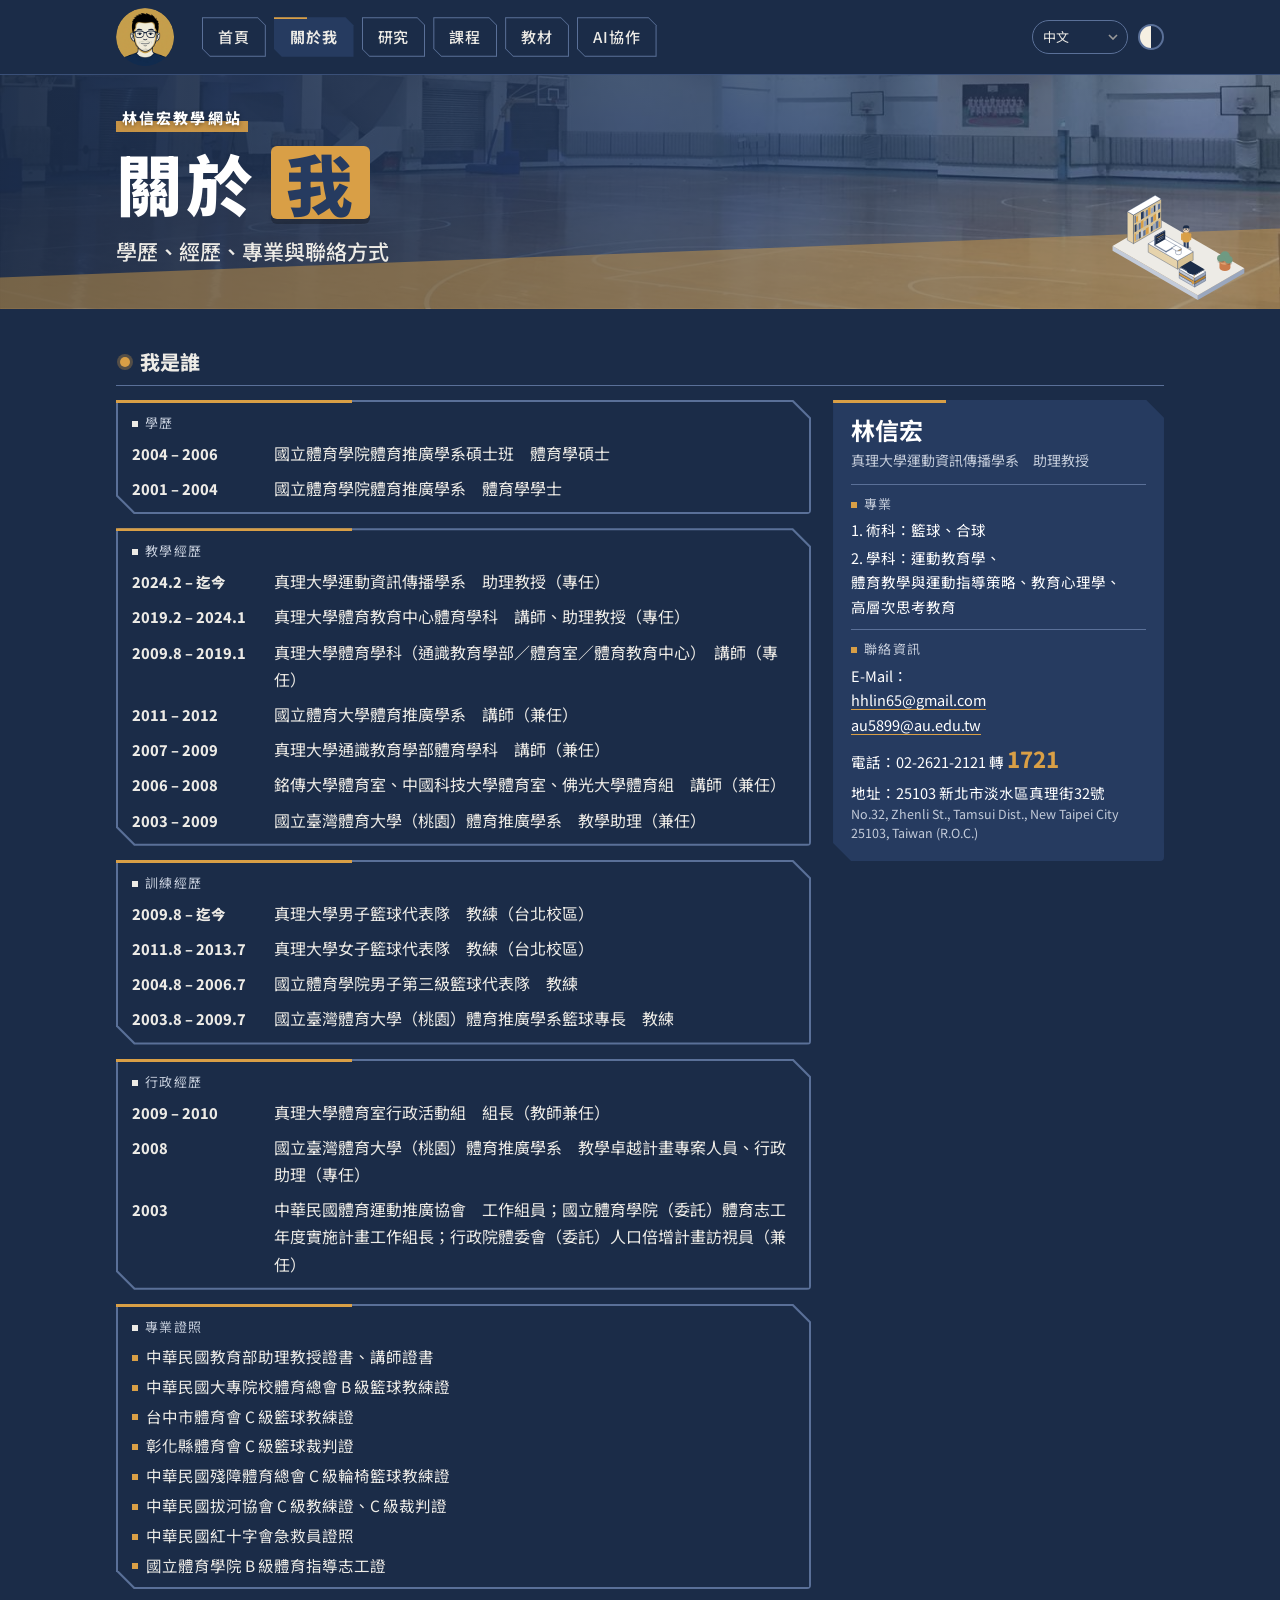
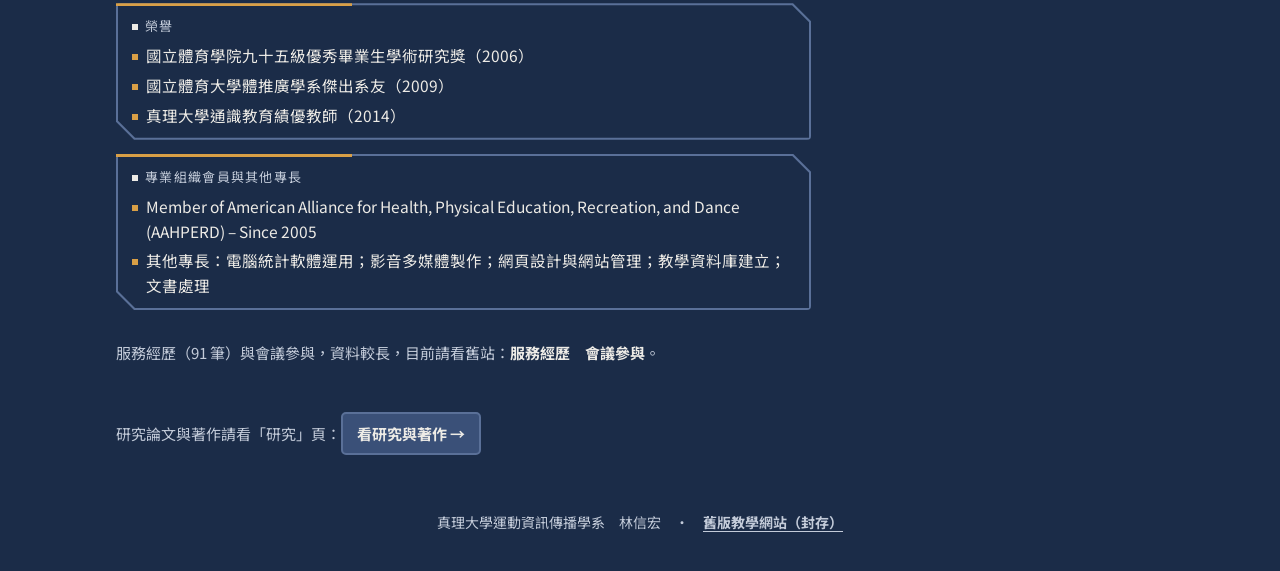
==== about.html @ 67503504 "Clarify "flexible teaching week" translations (weeks 17-18) The Chinese term means a flexible week a" ====
<!doctype html>
<html lang="zh-Hant">
<head>
<meta charset="utf-8">
<meta name="viewport" content="width=device-width,initial-scale=1,viewport-fit=cover">
<title>關於我｜林信宏教學網站</title>
<meta name="description" content="林信宏的學歷、教學與訓練經歷、專業證照與聯絡方式。">
<meta name="theme-color" content="#263b60">
<link rel="canonical" href="https://hhlin65.github.io/about.html">
<meta property="og:type" content="website"><meta property="og:site_name" content="林信宏教學網站"><meta property="og:locale" content="zh_TW">
<meta property="og:title" content="關於我｜林信宏教學網站"><meta property="og:description" content="林信宏的學歷、教學與訓練經歷、專業證照與聯絡方式。"><meta property="og:url" content="https://hhlin65.github.io/about.html"><meta property="og:image" content="https://hhlin65.github.io/assets/img/og.jpg">
<meta name="twitter:card" content="summary_large_image">
<link rel="icon" type="image/png" href="assets/img/favicon.png"><link rel="apple-touch-icon" href="assets/img/apple-touch-icon.png">
<script>try{var _t=localStorage.getItem("theme");if(_t!=="light"&&_t!=="dark")_t="dark";document.documentElement.setAttribute("data-theme",_t)}catch(e){document.documentElement.setAttribute("data-theme","dark")}</script>
<link rel="preconnect" href="https://fonts.googleapis.com"><link rel="preconnect" href="https://fonts.gstatic.com" crossorigin>
<link rel="stylesheet" href="https://fonts.googleapis.com/css2?family=Barlow+Condensed:wght@600;700;800&family=Caveat:wght@700&family=Noto+Sans+TC:wght@400;500;700;800&family=Noto+Sans:wght@400;500;700;800&family=Noto+Sans+JP:wght@400;500;700;800&display=swap">
<link rel="stylesheet" href="assets/css/about.css?v=20261115g">
</head>
<body>
<header class="top"><div class="wrap">
  <a class="brand" href="index.html" aria-label="首頁"><img src="assets/img/avatar-d52c3fb4.png" alt="林信宏" width="116" height="116"></a>
  <div class="langs"><select aria-label="Language" title="Language"><option value="zh">中文</option><option value="en">English</option><option value="ja">日本語</option><option value="vi">Tiếng Việt</option></select></div><button id="themebtn" class="themebtn" type="button" aria-label="切換淺色或深色"></button>
  <nav><a href="index.html">首頁</a><a class="on" href="about.html">關於我</a><a href="research.html">研究</a><a href="courses.html">課程</a><a class="nx" href="materials.html">教材</a><a class="nx" href="ai.html">AI協作</a><a class="nmb" href="#more" role="button" aria-haspopup="true" aria-expanded="false">更多</a><span class="nmm" hidden><a href="materials.html">教材</a><a href="ai.html">AI協作</a></span></nav>
</div></header>

<section class="hero photo" id="heroB"><div class="wrap"><div class="hw"><div class="hx">
    <div class="eyebrow">林信宏教學網站</div>
    <h1>關於<em>我</em></h1>
    <p class="hook">學歷、經歷、專業與聯絡方式</p>
  </div><div class="art"><svg class="isoart" viewBox="-157 -122 427 369" role="img" aria-label="書房等距插圖：書櫃、戴眼鏡的教師坐在書桌前使用筆電，旁邊有學士帽與書堆" xmlns="http://www.w3.org/2000/svg"><title>書房等距插圖：書櫃、戴眼鏡的教師坐在書桌前使用筆電，旁邊有學士帽與書堆</title><polygon points="-135.1,78.0 112.6,221.0 112.6,206.7 -135.1,63.7" fill="#C3CBD9"/><polygon points="247.7,143.0 112.6,221.0 112.6,206.7 247.7,128.7" fill="#9AA7BE"/><polygon points="0.0,-14.3 247.7,128.7 112.6,206.7 -135.1,63.7" fill="#EDEBE6"/><polygon points="-92.3,46.8 -74.3,57.2 -74.3,-26.0 -92.3,-36.4" fill="#E6D3AC" stroke="#263b60" stroke-width="1" stroke-linejoin="round"/><polygon points="6.8,10.4 -74.3,57.2 -74.3,-26.0 6.8,-72.8" fill="#D8C294" stroke="#263b60" stroke-width="1" stroke-linejoin="round"/><polygon points="-11.3,-83.2 6.8,-72.8 -74.3,-26.0 -92.3,-36.4" fill="#FFFFFF" stroke="#263b60" stroke-width="1" stroke-linejoin="round"/><polygon points="3.4,7.1 -1.1,9.8 -1.1,-5.9 3.4,-8.5" fill="#d99f46"/><polygon points="-2.0,10.3 -9.9,14.8 -9.9,-6.0 -2.0,-10.5" fill="#5A7098"/><polygon points="-10.8,15.3 -17.6,19.2 -17.6,1.0 -10.8,-2.9" fill="#9AA7BE"/><polygon points="-18.5,19.8 -24.1,23.0 -24.1,7.4 -18.5,4.2" fill="#263b60"/><polygon points="-25.0,23.5 -29.5,26.1 -29.5,5.3 -25.0,2.7" fill="#E6D3AC"/><polygon points="-30.4,26.7 -38.3,31.2 -38.3,13.0 -30.4,8.5" fill="#d99f46"/><polygon points="-39.2,31.7 -45.9,35.6 -45.9,20.0 -39.2,16.1" fill="#5A7098"/><polygon points="-46.8,36.1 -52.5,39.4 -52.5,18.6 -46.8,15.3" fill="#C3CBD9"/><polygon points="-53.4,39.9 -57.9,42.5 -57.9,24.3 -53.4,21.7" fill="#263b60"/><polygon points="-58.8,43.0 -66.6,47.6 -66.6,32.0 -58.8,27.4" fill="#9AA7BE"/><polygon points="-67.5,48.1 -70.9,50.0 -70.9,29.2 -67.5,27.3" fill="#d99f46"/><polygon points="3.4,-18.9 -2.3,-15.6 -2.3,-31.2 3.4,-34.5" fill="#263b60"/><polygon points="-3.2,-15.1 -7.7,-12.5 -7.7,-33.3 -3.2,-35.9" fill="#E6D3AC"/><polygon points="-8.6,-12.0 -16.4,-7.4 -16.4,-25.6 -8.6,-30.2" fill="#d99f46"/><polygon points="-17.3,-6.9 -24.1,-3.0 -24.1,-18.6 -17.3,-22.5" fill="#5A7098"/><polygon points="-25.0,-2.5 -30.6,0.8 -30.6,-20.0 -25.0,-23.3" fill="#C3CBD9"/><polygon points="-31.5,1.3 -36.0,3.9 -36.0,-14.3 -31.5,-16.9" fill="#263b60"/><polygon points="-36.9,4.4 -44.8,9.0 -44.8,-6.6 -36.9,-11.2" fill="#9AA7BE"/><polygon points="-45.7,9.5 -52.5,13.4 -52.5,-7.4 -45.7,-11.3" fill="#d99f46"/><polygon points="-53.4,13.9 -59.0,17.2 -59.0,-1.0 -53.4,-4.3" fill="#5A7098"/><polygon points="-59.9,17.7 -64.4,20.3 -64.4,4.7 -59.9,2.1" fill="#9AA7BE"/><polygon points="-65.3,20.8 -70.9,24.0 -70.9,3.2 -65.3,0.0" fill="#263b60"/><polygon points="3.4,-44.9 -3.4,-41.0 -3.4,-56.6 3.4,-60.5" fill="#5A7098"/><polygon points="-4.3,-40.4 -9.9,-37.2 -9.9,-58.0 -4.3,-61.2" fill="#C3CBD9"/><polygon points="-10.8,-36.7 -15.3,-34.1 -15.3,-52.3 -10.8,-54.9" fill="#263b60"/><polygon points="-16.2,-33.5 -24.1,-29.0 -24.1,-44.6 -16.2,-49.1" fill="#9AA7BE"/><polygon points="-25.0,-28.5 -31.7,-24.6 -31.7,-45.4 -25.0,-49.3" fill="#d99f46"/><polygon points="-32.6,-24.1 -38.3,-20.8 -38.3,-39.0 -32.6,-42.3" fill="#5A7098"/><polygon points="-39.2,-20.3 -43.7,-17.7 -43.7,-33.3 -39.2,-35.9" fill="#9AA7BE"/><polygon points="-44.6,-17.2 -52.5,-12.6 -52.5,-33.4 -44.6,-38.0" fill="#263b60"/><polygon points="-53.4,-12.1 -60.1,-8.2 -60.1,-26.4 -53.4,-30.3" fill="#E6D3AC"/><polygon points="-61.0,-7.7 -66.6,-4.4 -66.6,-20.0 -61.0,-23.3" fill="#d99f46"/><polygon points="-67.5,-3.9 -70.9,-2.0 -70.9,-22.8 -67.5,-24.7" fill="#5A7098"/><g transform="translate(78.8 70.2) scale(1.35)"><ellipse cx="0" cy="1" rx="11" ry="5" fill="#000" opacity=".18"/><rect x="-5.5" y="-14" width="4.6" height="14" rx="2" fill="#263b60"/><rect x="0.9" y="-14" width="4.6" height="14" rx="2" fill="#263b60"/><rect x="-8" y="-34" width="16" height="22" rx="6" fill="#d99f46"/><rect x="-11" y="-32" width="4" height="15" rx="2" fill="#d99f46"/><rect x="7" y="-32" width="4" height="15" rx="2" fill="#d99f46"/><circle cx="0" cy="-41" r="7.2" fill="#F3D7B8"/><path d="M-7.4 -42 a7.4 7.4 0 0 1 14.8 0 q-7 -3 -14.8 0z" fill="#1b2c48"/><circle cx="-3.2" cy="-41" r="2.7" fill="none" stroke="#1b2c48" stroke-width="1.1"/><circle cx="3.2" cy="-41" r="2.7" fill="none" stroke="#1b2c48" stroke-width="1.1"/><path d="M-0.5 -41h1" stroke="#1b2c48" stroke-width="1.1"/></g><polygon points="-31.5,81.9 54.0,131.3 54.0,106.6 -31.5,57.2" fill="#E6D3AC" stroke="#263b60" stroke-width="1" stroke-linejoin="round"/><polygon points="99.1,105.3 54.0,131.3 54.0,106.6 99.1,80.6" fill="#D8C294" stroke="#263b60" stroke-width="1" stroke-linejoin="round"/><polygon points="13.5,31.2 99.1,80.6 54.0,106.6 -31.5,57.2" fill="#FFFFFF" stroke="#263b60" stroke-width="1" stroke-linejoin="round"/><polygon points="-13.5,62.4 20.3,81.9 20.3,79.3 -13.5,59.8" fill="#C3CBD9" stroke="#263b60" stroke-width="1" stroke-linejoin="round"/><polygon points="49.5,65.0 20.3,81.9 20.3,79.3 49.5,62.4" fill="#9AA7BE" stroke="#263b60" stroke-width="1" stroke-linejoin="round"/><polygon points="15.8,42.9 49.5,62.4 20.3,79.3 -13.5,59.8" fill="#FFFFFF" stroke="#263b60" stroke-width="1" stroke-linejoin="round"/><polygon points="-13.5,59.8 -11.3,61.1 -11.3,36.4 -13.5,35.1" fill="#3A5078"/><polygon points="18.0,44.2 -11.3,61.1 -11.3,36.4 18.0,19.5" fill="#1b2c48"/><polygon points="15.8,18.2 18.0,19.5 -11.3,36.4 -13.5,35.1" fill="#263b60"/><polygon points="13.5,29.9 -6.8,41.6 -6.8,39.8 13.5,28.1" fill="#d99f46"/><polygon points="13.5,35.1 -2.3,44.2 -2.3,42.9 13.5,33.8" fill="#C3CBD9"/><polygon points="13.5,39.5 -4.5,49.9 -4.5,48.6 13.5,38.2" fill="#C3CBD9"/><path d="M48.0 73.6 L48.0 84.5 A8.3 4.8 0 0 0 64.6 84.5 L64.6 73.6 Z" fill="#FFFFFF" stroke="#263b60" stroke-width="1"/><ellipse cx="56.3" cy="73.6" rx="8.3" ry="4.8" fill="#d99f46" stroke="#263b60" stroke-width="1"/><polygon points="49.5,61.9 65.3,71.0 51.8,78.8 36.0,69.7" fill="#FFFFFF" stroke="#263b60" stroke-width="1" stroke-linejoin="round"/><polygon points="58.5,157.3 103.6,183.3 103.6,174.2 58.5,148.2" fill="#C3CBD9" stroke="#263b60" stroke-width="1" stroke-linejoin="round"/><polygon points="135.1,165.1 103.6,183.3 103.6,174.2 135.1,156.0" fill="#9AA7BE" stroke="#263b60" stroke-width="1" stroke-linejoin="round"/><polygon points="90.1,130.0 135.1,156.0 103.6,174.2 58.5,148.2" fill="#FFFFFF" stroke="#263b60" stroke-width="1" stroke-linejoin="round"/><polygon points="58.5,148.2 103.6,174.2 103.6,166.4 58.5,140.4" fill="#d99f46" stroke="#263b60" stroke-width="1" stroke-linejoin="round"/><polygon points="135.1,156.0 103.6,174.2 103.6,166.4 135.1,148.2" fill="#b9822f" stroke="#263b60" stroke-width="1" stroke-linejoin="round"/><polygon points="90.1,122.2 135.1,148.2 103.6,166.4 58.5,140.4" fill="#F0C37B" stroke="#263b60" stroke-width="1" stroke-linejoin="round"/><polygon points="58.5,140.4 103.6,166.4 103.6,157.3 58.5,131.3" fill="#C3CBD9" stroke="#263b60" stroke-width="1" stroke-linejoin="round"/><polygon points="135.1,148.2 103.6,166.4 103.6,157.3 135.1,139.1" fill="#9AA7BE" stroke="#263b60" stroke-width="1" stroke-linejoin="round"/><polygon points="90.1,113.1 135.1,139.1 103.6,157.3 58.5,131.3" fill="#FFFFFF" stroke="#263b60" stroke-width="1" stroke-linejoin="round"/><path d="M80.9 130.0 L80.9 136.5 A15.9 9.2 0 0 0 112.7 136.5 L112.7 130.0 Z" fill="#1b2c48"/><ellipse cx="96.8" cy="130.0" rx="15.9" ry="9.2" fill="#263b60"/><polygon points="61.9,126.8 102.5,150.2 102.5,148.1 61.9,124.7" fill="#263b60"/><polygon points="131.7,133.2 102.5,150.2 102.5,148.1 131.7,131.2" fill="#0F1B2E"/><polygon points="91.2,107.8 131.7,131.2 102.5,148.1 61.9,124.7" fill="#1b2c48"/><polyline points="102.5,148.1 99.1,170.3" fill="none" stroke="#d99f46" stroke-width="1.6" stroke-linecap="round" stroke-linejoin="round" opacity="1"/><ellipse cx="97.9" cy="175.2" rx="2.8" ry="1.1" fill="#000" opacity=".16"/><circle cx="97.9" cy="172.2" r="3.1" fill="#d99f46"/><path d="M175.5 109.2 L175.5 127.4 A15.9 9.2 0 0 0 207.3 127.4 L207.3 109.2 Z" fill="#C97B4A"/><ellipse cx="191.4" cy="109.2" rx="15.9" ry="9.2" fill="#E0A070"/><ellipse cx="191.4" cy="107.2" rx="12.9" ry="5.0" fill="#000" opacity=".16"/><circle cx="191.4" cy="93.6" r="14.3" fill="#6F9A82"/><ellipse cx="179.0" cy="109.3" rx="9.4" ry="3.6" fill="#000" opacity=".16"/><circle cx="179.0" cy="99.4" r="10.4" fill="#6F9A82"/><ellipse cx="202.6" cy="114.4" rx="9.8" ry="3.8" fill="#000" opacity=".16"/><circle cx="202.6" cy="104.0" r="10.9" fill="#6F9A82"/></svg></div></div></div></section>

<main class="wrap">
  <section class="sec" aria-labelledby="me">
    <header class="ph sech"><i class="led"></i><h2 id="me">我是誰</h2></header>
    <div class="cols" style="margin-top:14px">
      <div class="lcol">
        <div class="cv"><article class="cvc"><div class="gl">學歷</div><ul class="tl"><li><b>2004 – 2006</b><span>國立體育學院體育推廣學系碩士班　體育學碩士</span></li><li><b>2001 – 2004</b><span>國立體育學院體育推廣學系　體育學學士</span></li></ul></article><article class="cvc"><div class="gl">教學經歷</div><ul class="tl"><li><b>2024.2 – 迄今</b><span>真理大學運動資訊傳播學系　助理教授（專任）</span></li><li><b>2019.2 – 2024.1</b><span>真理大學體育教育中心體育學科　講師、助理教授（專任）</span></li><li><b>2009.8 – 2019.1</b><span>真理大學體育學科（通識教育學部／體育室／體育教育中心）　講師（專任）</span></li><li><b>2011 – 2012</b><span>國立體育大學體育推廣學系　講師（兼任）</span></li><li><b>2007 – 2009</b><span>真理大學通識教育學部體育學科　講師（兼任）</span></li><li><b>2006 – 2008</b><span>銘傳大學體育室、中國科技大學體育室、佛光大學體育組　講師（兼任）</span></li><li><b>2003 – 2009</b><span>國立臺灣體育大學（桃園）體育推廣學系　教學助理（兼任）</span></li></ul></article><article class="cvc"><div class="gl">訓練經歷</div><ul class="tl"><li><b>2009.8 – 迄今</b><span>真理大學男子籃球代表隊　教練（台北校區）</span></li><li><b>2011.8 – 2013.7</b><span>真理大學女子籃球代表隊　教練（台北校區）</span></li><li><b>2004.8 – 2006.7</b><span>國立體育學院男子第三級籃球代表隊　教練</span></li><li><b>2003.8 – 2009.7</b><span>國立臺灣體育大學（桃園）體育推廣學系籃球專長　教練</span></li></ul></article><article class="cvc"><div class="gl">行政經歷</div><ul class="tl"><li><b>2009 – 2010</b><span>真理大學體育室行政活動組　組長（教師兼任）</span></li><li><b>2008</b><span>國立臺灣體育大學（桃園）體育推廣學系　教學卓越計畫專案人員、行政助理（專任）</span></li><li><b>2003</b><span>中華民國體育運動推廣協會　工作組員；國立體育學院（委託）體育志工年度實施計畫工作組長；行政院體委會（委託）人口倍增計畫訪視員（兼任）</span></li></ul></article><article class="cvc"><div class="gl">專業證照</div><ul class="bl"><li>中華民國教育部助理教授證書、講師證書</li><li>中華民國大專院校體育總會 B 級籃球教練證</li><li>台中市體育會 C 級籃球教練證</li><li>彰化縣體育會 C 級籃球裁判證</li><li>中華民國殘障體育總會 C 級輪椅籃球教練證</li><li>中華民國拔河協會 C 級教練證、C 級裁判證</li><li>中華民國紅十字會急救員證照</li><li>國立體育學院 B 級體育指導志工證</li></ul></article><article class="cvc"><div class="gl">榮譽</div><ul class="bl"><li>國立體育學院九十五級優秀畢業生學術研究獎（2006）</li><li>國立體育大學體推廣學系傑出系友（2009）</li><li>真理大學通識教育績優教師（2014）</li></ul></article><article class="cvc"><div class="gl">專業組織會員與其他專長</div><ul class="bl"><li>Member of American Alliance for Health, Physical Education, Recreation, and Dance (AAHPERD) – Since 2005</li><li>其他專長：電腦統計軟體運用；影音多媒體製作；網頁設計與網站管理；教學資料庫建立；文書處理</li></ul></article></div><p class="todo">服務經歷（91 筆）與會議參與，資料較長，目前請看舊站：<a href="https://sites.google.com/site/hhlinspeclass/profiles/service" target="_blank" rel="noopener"><b>服務經歷</b></a>　<a href="https://sites.google.com/site/hhlinspeclass/profiles/conference" target="_blank" rel="noopener"><b>會議參與</b></a>。</p>
      </div>
      <aside class="rcol" aria-label="基本資料">
        <article class="gauge pcard">
        <div class="pn"><b>林信宏</b><span>真理大學運動資訊傳播學系　助理教授</span></div>
        <div class="pk"><div class="gl">專業</div><p>1. 術科：籃球、合球</p><p>2. 學科：<span class="nb">運動教育學</span>、<span class="nb">體育教學與運動指導策略</span>、<span class="nb">教育心理學</span>、<span class="nb">高層次思考教育</span></p></div>
        <div class="pk"><div class="gl">聯絡資訊</div><p>E-Mail：<br><a class="ml" href="mailto:hhlin65@gmail.com">hhlin65@gmail.com</a><br><a class="ml" href="mailto:au5899@au.edu.tw">au5899@au.edu.tw</a></p><p>電話：02-2621-2121 轉 <b class="ex">1721</b></p><p>地址：25103 新北市淡水區真理街32號<br><small>No.32, Zhenli St., Tamsui Dist., New Taipei City 25103, Taiwan (R.O.C.)</small></p></div>
      </article>
      </aside>
    </div>
  </section>

  <section class="sec"><p class="todo" style="text-align:left">研究論文與著作請看「研究」頁：<a class="lk primary" href="research.html">看研究與著作 →</a></p></section>
  <footer>真理大學運動資訊傳播學系　林信宏　·　<a href="https://sites.google.com/site/hhlinspeclass/" target="_blank" rel="noopener">舊版教學網站（封存）</a></footer>
</main>

<script>
(function(){
  var r=document.documentElement,b=document.getElementById('themebtn');
  var mq=window.matchMedia('(prefers-color-scheme: dark)');
  function cur(){var t=r.getAttribute('data-theme');return t||(mq.matches?'dark':'light')}
  function label(){b.textContent=cur()==='dark'?'淺色':'深色'}
  try{var s=localStorage.getItem('theme');if(s==='dark'||s==='light')r.setAttribute('data-theme',s)}catch(e){}
  label();
  b.addEventListener('click',function(){
    var n=cur()==='dark'?'light':'dark';
    r.setAttribute('data-theme',n);
    try{localStorage.setItem('theme',n)}catch(e){}
    label();
  });
})();
</script>
<script src="assets/js/site.js?v=20261115g" defer></script>
<script src="assets/js/i18n.js?v=20261115g" defer></script>
</body>
</html>
---- assets/css/about.css ----
:root{padding-top:env(safe-area-inset-top,0px);padding-bottom:env(safe-area-inset-bottom,0px)}html{scroll-padding-top:env(safe-area-inset-top,0px)}img{max-width:100%}[hidden]{display:none!important}

/* v3（淺色為主）：參考 1a 簡報與 1b 影片。暖白底＋細線，一個主色（午夜藍），金色只落在「啟動思考」與段落標題的關鍵字底線。
   色碼只用既有：午夜藍 #263b60／較深藍 #1b2c48／金 #d99f46／暖白 #FAF9F6／淡金線 #F8E3B8／奶白 #EDEBE6／深金 #8A5E14。 */
:root{
  --navy:#263b60; --navy-deep:#1b2c48; --gold:#d99f46; --cream:#EDEBE6;
  /* v6 淺色：取自 Arno 提供的影片截圖——奶油底 #F7F1E8、金 #D99E49、斜帶 #F2E5CB、深藍 */
  --bg:#D3BA8C; --card:#D3BA8C; --ink:#263b60; --muted:#3A4A66; --line:#C2A877; --mark:#E6D3AC;
  --hero:#D3BA8C; --card-hi:#263b60; --card-hi-line:#263b60; --card-hi-ink:#EDEBE6;
  --top-bg:#D3BA8C; --top-ink:#263b60; --top-line:#BFA373; --pill-line:rgba(38,59,96,.45); --pill-hover:#E2CDA3; --pill-on:#263b60; --pill-on-ink:#EDEBE6;
  --shadow:rgba(38,59,96,.28); --dash:rgba(38,59,96,.5);
  --qink:#263b60; --qsub:#4B5B76; --htxt:#263b60; --em-ink:#263b60; --gdink:#263b60;
  color-scheme:light;
}
@media (prefers-color-scheme: dark){:root:not([data-theme="light"]){
  --bg:#1B2C48; --card:#263b60; --ink:#EDEBE6; --muted:#C3CBD9; --line:#3A5078; --mark:rgba(217,159,70,.45);
  --hero:#263b60; --card-hi:#263b60; --card-hi-line:#d99f46; --top-bg:#1B2C48; --top-ink:#EDEBE6; --top-line:#3A5078; --pill-line:#5A7098; --pill-hover:#2F4670; --pill-on:#263b60; --pill-on-ink:#EDEBE6; --shadow:rgba(0,0,0,.35); --dash:#5A7098; --qink:#fff; --qsub:#C3CBD9; --htxt:#fff; --em-ink:#263b60; --gdink:#263b60; color-scheme:dark}}
:root[data-theme="dark"]{
  --bg:#1B2C48; --card:#263b60; --ink:#EDEBE6; --muted:#C3CBD9; --line:#3A5078; --mark:rgba(217,159,70,.45);
  --hero:#263b60; --card-hi:#263b60; --card-hi-line:#d99f46; --top-bg:#1B2C48; --top-ink:#EDEBE6; --top-line:#3A5078; --pill-line:#5A7098; --pill-hover:#2F4670; --pill-on:#263b60; --pill-on-ink:#EDEBE6; --shadow:rgba(0,0,0,.35); --dash:#5A7098; --qink:#fff; --qsub:#C3CBD9; --htxt:#fff; --em-ink:#263b60; --gdink:#263b60; color-scheme:dark}
*{box-sizing:border-box;margin:0}
body{background:var(--bg);color:var(--ink);font-family:"Noto Sans TC","Microsoft JhengHei","PingFang TC",system-ui,sans-serif;font-weight:400;line-height:1.7;font-size:17px;overflow-x:hidden}
a{color:inherit;text-decoration:none}
h1,h2,h3{text-wrap:balance}
p{text-wrap:pretty}
.wrap{max-width:1080px;margin:0 auto;padding-left:max(16px,env(safe-area-inset-left,0px));padding-right:max(16px,env(safe-area-inset-right,0px))}
/* 頁首：壓成一列 */
.top{background:var(--top-bg);color:var(--top-ink);border-bottom:1px solid var(--top-line)}
.top .wrap{display:flex;align-items:center;gap:8px 10px;flex-wrap:nowrap;padding-block:8px}
.brand{display:flex;align-items:center;flex:none}
.brand img{width:58px;height:58px;border-radius:50%;display:block}

nav{display:flex;gap:8px;align-items:center;margin-left:8px}
nav a{padding:8px 16px;font-size:15px;font-weight:500;border-radius:9px;white-space:nowrap;border:1px solid var(--pill-line);display:inline-flex;align-items:center;gap:6px;transition:background .12s,transform .08s}
nav a:hover{background:var(--pill-hover)}nav a:active{transform:scale(.96)}
nav a.on{background:var(--pill-on);color:var(--pill-on-ink);border-color:var(--pill-on);font-weight:700}nav a.on:before{content:"";width:6px;height:6px;border-radius:50%;background:var(--gold)}
nav{order:2}.themebtn{order:3}
.themebtn{margin-left:auto;font:inherit;font-size:13px;color:var(--top-ink);background:transparent;border:1px solid var(--pill-line);border-radius:9px;padding:5px 12px;cursor:pointer;transition:background .12s,transform .08s}
.themebtn:hover{background:var(--pill-hover)}.themebtn:active{transform:scale(.95)}
/* 主視覺：奶油底＋金色大標塊＋斜帶（同影片畫面） */
.hero{background:var(--hero);color:var(--ink);position:relative;overflow:hidden}
.hero:after{content:"";position:absolute;left:-5%;right:-5%;bottom:-30px;height:86px;background:var(--mark);transform:rotate(-2.2deg);z-index:0}
.hero .wrap{position:relative;z-index:1;display:grid;grid-template-columns:1fr;gap:28px;align-items:center;padding-block:34px 62px}
.eyebrow{display:flex;align-items:center;gap:10px;font-size:15px;letter-spacing:.06em;color:var(--muted)}
.eyebrow:before{content:"";width:26px;height:3px;background:var(--gold)}
.hero h1{margin-top:12px;font-size:clamp(36px,6vw,62px);line-height:1.25;font-weight:800;color:var(--htxt);display:flex;flex-wrap:wrap;align-items:center;gap:6px 14px}
.hero h1 em{font-style:normal;color:var(--em-ink);background:var(--gold);padding:0 .35em;border-radius:14px;box-shadow:0 5px 0 var(--shadow)}
.hero p{margin-top:12px;font-size:18px;max-width:30em}
/* 名言（舊站樣式：英文粗體、左側一條線、作者另起一行小字）。線改金色一條，不加框 */
.q{margin-top:22px;padding-left:18px;border-left:4px solid var(--gold);max-width:none}
.q p{font-size:clamp(16px,2.1vw,23px);font-weight:700;line-height:1.5;color:var(--qink);margin:0;max-width:none;text-wrap:pretty;text-indent:-.45em;padding-left:.45em}
.q small{display:block;margin-top:8px;font-size:14px;font-weight:400;color:var(--qsub)}
.qbig{margin-top:14px}
.qbig p{font-size:clamp(26px,4.6vw,44px);line-height:1.35}
.sub{margin-top:22px;font-size:16px;font-weight:500;display:flex;gap:6px 14px;flex-wrap:wrap;align-items:baseline}
.sub em{font-style:normal;color:var(--gold);font-weight:700}
.sub span{color:#C3CBD9;font-size:14px}
/* 內容區 */
h2{font-size:clamp(22px,3vw,28px);font-weight:800;line-height:1.35}
.k{background:linear-gradient(transparent 62%,var(--mark) 62%);padding:0 2px}
.pick{padding-top:38px}
.tiles{display:grid;grid-template-columns:1.5fr 1fr 1fr 1fr;gap:14px;margin-top:18px}
.tile{display:flex;flex-direction:column;gap:6px;padding:20px 18px 16px;border:1px solid var(--dash);border-radius:16px;background:transparent;transition:transform .1s,border-color .15s}
.tile:hover{border-color:var(--navy);background:var(--mark)}
.tile.gd{background:var(--gold);border:2px solid var(--gold);color:var(--gdink);box-shadow:0 5px 0 var(--shadow)}
.tile.gd:hover{background:var(--gold)}.tile.gd .lab,.tile.gd p,.tile.gd .ic{color:var(--gdink)}
.tile.hi{box-shadow:0 5px 0 var(--shadow)}
.tile:active{transform:scale(.98)}
.tile .lab{font-size:13px;letter-spacing:.08em;color:var(--muted)}
.tile .ic{color:var(--navy);margin-top:4px}
.tile h3{font-size:24px;font-weight:700;line-height:1.3;margin-top:4px}
.tile p{font-size:15px;color:var(--muted);line-height:1.6}
.tile .go{margin-top:auto;padding-top:10px;font-size:15px;font-weight:700}
.tile.hi{background:var(--card-hi);border-color:var(--card-hi-line);color:var(--cream)}
.tile.hi .lab,.tile.hi p{color:#C3CBD9}
.tile.hi .ic{color:var(--gold)}
.tile.hi h3{color:#fff;font-size:28px}
:root[data-theme="dark"] .tile .ic{color:var(--cream)}
@media (prefers-color-scheme: dark){:root:not([data-theme="light"]) .tile .ic{color:var(--cream)}}
:root[data-theme="dark"] .tile.hi .ic{color:var(--gold)}
@media (prefers-color-scheme: dark){:root:not([data-theme="light"]) .tile.hi .ic{color:var(--gold)}}
/* 下半部 */
.band{display:grid;grid-template-columns:1.4fr 1fr;gap:34px;margin-top:44px}
.course{display:flex;justify-content:space-between;align-items:center;gap:6px 12px;flex-wrap:wrap;padding:12px 0;border-bottom:1px solid var(--line)}
.course:first-of-type{margin-top:10px;border-top:1px solid var(--line)}
.course b{font-size:17px;font-weight:700}
.time{font-size:14px;color:var(--ink);border:1px solid var(--line);border-radius:999px;padding:1px 12px;white-space:nowrap}
.more{display:inline-block;margin-top:12px;font-weight:700;font-size:15px}
.me dl{margin-top:10px;border-top:1px solid var(--line);padding-top:4px}
.me dt{font-size:14px;color:var(--muted);margin-top:12px}
.me dd{margin:0;font-size:17px}
.me .num{font-size:40px;font-weight:800;line-height:1.2}
/* 座右銘 */
.quote{margin-top:44px;padding:4px 0 4px 18px;border-left:3px solid var(--line)}
.quote p{font-size:19px;font-weight:500;max-width:42em}
.quote small{display:block;margin-top:6px;font-size:14px;color:var(--muted);font-weight:400}
footer{margin-top:36px;padding:20px 0 36px;font-size:14px;color:var(--muted);text-align:center}
footer a{font-weight:700;text-decoration:underline;text-underline-offset:3px}
.note{font-size:13px;color:var(--muted);text-align:center;margin-top:20px}
@media(max-width:900px){
  .tiles{grid-template-columns:repeat(2,1fr)}.tile.hi,.tile:last-child{grid-column:1/-1}
  .band{grid-template-columns:1fr;gap:30px}
  .hero .wrap{grid-template-columns:minmax(0,1fr);padding-block:28px 84px}
  .face{display:none}.hero p{font-size:16px}
  nav{justify-content:flex-start;overflow-x:auto;scrollbar-width:none;margin-left:0;min-width:0;flex:0 1 auto}
  .brand img{width:46px;height:46px}
  nav{gap:4px;padding-bottom:2px}nav a{padding:7px 10px;font-size:14px;gap:5px}
}
@media(max-width:560px){.themebtn{font-size:0;width:34px;height:34px;padding:0;position:relative;flex:none}.themebtn:before{content:"◐";font-size:17px;line-height:34px;display:block;text-align:center}nav{gap:2px}nav a{padding:7px 5px;font-size:13px}.brand img{width:40px;height:40px}.top .wrap{gap:8px 6px}nav a.on:before{display:none}}
@media(max-width:400px){nav a{padding:7px 5px;font-size:12.5px}}
@media(max-width:480px){.tile{padding:16px 14px 14px}.tile h3{font-size:21px}.tile.hi h3{font-size:24px}.tile p{font-size:14px}}
@media (prefers-reduced-motion:reduce){*{transition:none!important}}
/* v7：標題區疊籃球場照片（午夜藍半透明蓋色），字改白色 */
.hero.photo{background-color:#1b2c48;background-image:linear-gradient(90deg,rgba(27,44,72,.94) 0%,rgba(38,59,96,.82) 55%,rgba(38,59,96,.58) 100%),url(../img/hero-d737ca00.jpg);background-size:cover;background-position:50% 62%;--htxt:#fff;--qink:#fff;--qsub:#C3CBD9}
.hero.photo .eyebrow{color:#C3CBD9}
.hero.photo:after{background:rgba(217,159,70,.45)}
@media(max-width:700px){.hero.photo{background-image:linear-gradient(rgba(27,44,72,.88),rgba(38,59,96,.82)),url(../img/hero-d737ca00.jpg);background-position:30% 62%}}/* ===== v8 中段：左大右小儀表區 ===== */
:root{--panel-line:#263b60;--gauge-bg:#263b60;--gauge-ink:#EDEBE6;--gauge-sub:#C3CBD9;--gauge-num:#d99f46;--gauge-line:#263b60}
:root[data-theme="dark"]{--panel-line:#5A7098;--gauge-bg:#263b60;--gauge-line:#d99f46}
@media (prefers-color-scheme: dark){:root:not([data-theme="light"]){--panel-line:#5A7098;--gauge-line:#d99f46}}
.quick{display:grid;grid-template-columns:repeat(4,1fr);gap:12px;margin-top:26px}
.qk{display:grid;grid-template-columns:auto 1fr;grid-template-rows:auto auto;column-gap:10px;align-items:center;padding:11px 14px;border:1px solid var(--dash);border-radius:14px;color:var(--ink);transition:transform .1s,background .15s}
.qk svg{grid-row:1/3}.qk b{font-size:17px;font-weight:700;line-height:1.3}.qk span{font-size:13px;color:var(--muted);line-height:1.3}
.qk:hover{background:var(--mark)}.qk:active{transform:scale(.97)}
.qk.hi{background:var(--card-hi);border:2px solid var(--card-hi-line);color:#EDEBE6;box-shadow:0 4px 0 var(--shadow)}.qk.hi span{color:#C3CBD9}.qk.hi svg{color:var(--gold)}.qk.hi:hover{background:var(--card-hi)}
.qk.gd{background:var(--gold);border:2px solid var(--gold);color:#263b60;box-shadow:0 4px 0 var(--shadow)}.qk.gd span{color:#263b60}.qk.gd:hover{background:var(--gold)}
.dash{display:grid;grid-template-columns:minmax(0,2.1fr) minmax(0,1fr);gap:20px;margin-top:26px;align-items:stretch}
.panel{border:2px solid var(--panel-line);border-radius:16px;padding:16px 20px 18px;box-shadow:0 5px 0 var(--shadow);background:var(--bg)}
.ph{display:flex;align-items:center;gap:10px;padding-bottom:10px;border-bottom:2px solid var(--panel-line)}
.ph h2{font-size:20px;font-weight:800;line-height:1.3}
.ph .all{margin-left:auto;font-size:14px;font-weight:700}
.led{width:10px;height:10px;border-radius:50%;background:var(--gold);box-shadow:0 0 0 3px rgba(217,159,70,.3);flex:none}
.ann{list-style:none;padding:0;margin:0}
.ann li{display:grid;grid-template-columns:auto auto 1fr;gap:4px 12px;align-items:baseline;padding:11px 0;border-bottom:1px solid var(--dash)}
.ann li:last-child{border-bottom:0;padding-bottom:0}
.ann time{font-variant-numeric:tabular-nums;font-size:15px;font-weight:700;letter-spacing:.02em}
.ann .cat{justify-self:start;font-size:12.5px;border:1px solid var(--dash);border-radius:6px;padding:0 8px;color:var(--muted);white-space:nowrap}
.ann a{font-size:17px;font-weight:500;line-height:1.5;min-width:0}
.ann a:hover{text-decoration:underline;text-underline-offset:3px}
.ann li.new time{color:var(--ink)}
.ann li.new .cat{background:var(--gold);border-color:var(--gold);color:#263b60;font-weight:700}
.ann li.new a{font-weight:700}
.side{display:flex;flex-direction:column;gap:16px;min-width:0}
.gauge{background:var(--gauge-bg);color:var(--gauge-ink);border:2px solid var(--gauge-line);border-radius:16px;padding:14px 18px 16px;box-shadow:0 5px 0 var(--shadow);flex:1}
.gl{font-size:13px;letter-spacing:.1em;color:var(--gauge-sub)}
.gv{margin-top:2px;font-size:20px;color:var(--gauge-ink);line-height:1.3}
.gv b{font-size:42px;font-weight:800;color:var(--gauge-num);font-variant-numeric:tabular-nums;line-height:1.15}
.gs{margin-top:6px;font-size:13.5px;color:var(--gauge-sub);line-height:1.55}
.wkbar{display:grid;grid-template-columns:repeat(18,1fr);gap:2px;margin-top:8px}
.wkbar i{height:8px;border-radius:2px;background:transparent;border:1px solid #5A7098}
.wkbar i.done{background:#5A7098;border-color:#5A7098}
.wkbar i.now{background:var(--gold);border-color:var(--gold)}
.gt{margin-top:8px;padding-top:8px;border-top:1px solid #5A7098;font-size:14.5px;color:#fff;line-height:1.5}.today-list{margin-top:6px;display:flex;flex-direction:column;gap:8px}
.today-list p{margin:0;font-size:17px;line-height:1.5}
.today-list .c{border-left:3px solid var(--gold);padding-left:10px}
.today-list .c b{display:block;font-size:17px;line-height:1.35;color:#fff}
.today-list .c span{font-size:13.5px;color:var(--gauge-sub)}
.keys{list-style:none;padding:0;margin:8px 0 0;display:flex;flex-direction:column;gap:9px}
.keys li{display:grid;grid-template-columns:auto 1fr;gap:2px 12px;align-items:baseline}
.keys b{font-size:16px;font-weight:700;color:var(--gold);font-variant-numeric:tabular-nums;white-space:nowrap}
.keys span{font-size:14.5px;color:var(--gauge-ink)}
.gauge.key .gs{margin-top:10px;border-top:1px solid #5A7098;padding-top:8px}
/* 這週課表（沿用課程頁樣式，加「今天」亮燈） */
.week{display:grid;grid-template-columns:repeat(2,1fr);gap:14px;margin-top:14px}
.day{border:1px solid var(--dash);border-radius:14px;padding:10px 10px 10px;display:flex;flex-direction:column;gap:9px}
.day h3{font-size:15px;font-weight:500;color:var(--muted)}
.day.today{border:2px solid var(--gold)}.day.today h3{color:var(--ink);font-weight:800}.day.today h3:after{content:" ● 今天";color:#8A5E14;font-size:13px}
:root[data-theme="dark"] .day.today h3:after{color:var(--gold)}
@media (prefers-color-scheme: dark){:root:not([data-theme="light"]) .day.today h3:after{color:var(--gold)}}
.slot{border-radius:11px;padding:9px 11px;border:2px solid transparent}
.slot b{display:block;font-size:15.5px;font-weight:700;line-height:1.35}
.slot span{display:block;font-size:13px;line-height:1.5;margin-top:2px}
.slot.navy{background:var(--card-hi);color:#EDEBE6;border-color:var(--card-hi-line);box-shadow:0 4px 0 var(--shadow)}.slot.navy b{color:#fff}
.slot.gold{background:var(--gold);color:#263b60;box-shadow:0 4px 0 var(--shadow)}
.slot.line{border:2px solid var(--ink);color:var(--ink)}
@media(max-width:900px){
  .dash{grid-template-columns:1fr;gap:18px}
  .side{display:grid;grid-template-columns:1fr 1fr;gap:14px}
  .side .gauge:last-child:nth-child(odd){grid-column:1/-1}
}
@media(max-width:560px){
  .side{grid-template-columns:1fr}
  .ann li{grid-template-columns:auto 1fr}.ann a{grid-column:1/-1}
  .panel{padding:14px 14px 16px}
  .gv b{font-size:38px}
}/* 行事曆（讀 Google 日曆） */
.calwrap{margin-top:12px;container-type:inline-size;container-name:calw}
.calgrid{display:grid;grid-template-columns:50px repeat(7,minmax(0,1fr));gap:0}
.calhead span{font-size:13px;font-weight:700;color:var(--muted);text-align:center;padding:2px 0 6px}
.calhead .we{opacity:.7}
.calrow{display:grid;grid-template-columns:50px repeat(7,minmax(0,1fr));border-top:1px solid var(--dash)}
.calrow .wk{display:flex;align-items:flex-start;justify-content:center;padding-top:8px;font-size:12px;font-weight:800;color:#8A5E14;font-variant-numeric:tabular-nums;line-height:1.2;text-align:center}
:root[data-theme="dark"] .calrow .wk{color:var(--gold)}
@media (prefers-color-scheme: dark){:root:not([data-theme="light"]) .calrow .wk{color:var(--gold)}}
.cell{min-height:84px;padding:5px 3px 4px;display:flex;flex-direction:column;gap:3px;min-width:0;border-left:1px solid var(--dash)}
.cell .dn{font-size:12.5px;font-weight:700;font-variant-numeric:tabular-nums;line-height:1.5;align-self:flex-start;min-width:22px;text-align:center;border-radius:11px;padding:0 4px}
.cell.we{background:rgba(38,59,96,.05)}
:root[data-theme="dark"] .cell.we{background:rgba(255,255,255,.04)}
.cell.past{opacity:.5}
.cell.today .dn{background:var(--gold);color:#263b60}
.ce{font-size:11.5px;line-height:1.35;border-radius:4px;padding:1px 4px;overflow:hidden;text-overflow:ellipsis;white-space:nowrap;border-left:3px solid var(--ink)}
.ce.c1{background:rgba(38,59,96,.1);border-left-color:var(--ink)}
.ce.c2{background:var(--gold);border-left-color:#8A5E14;color:#263b60;font-weight:700}
:root[data-theme="dark"] .ce.c1{background:rgba(255,255,255,.1);border-left-color:#C3CBD9}
@media (prefers-color-scheme: dark){:root:not([data-theme="light"]) .ce.c1{background:rgba(255,255,255,.1);border-left-color:#C3CBD9}}
.legend2{display:flex;flex-wrap:wrap;gap:4px 16px;margin-top:10px;font-size:13px;color:var(--muted)}
.legend2 i{display:inline-block;width:12px;height:12px;border-radius:3px;margin-right:5px;vertical-align:-1px}
.legend2 .c1{background:rgba(38,59,96,.18);border-left:3px solid var(--ink)}.legend2 .c2{background:var(--gold)}
.panel.full .week{grid-template-columns:repeat(4,1fr)}
.keys .kd{white-space:nowrap}
@media(max-width:900px){.panel.full .week{grid-template-columns:repeat(2,1fr)}}
@container calw (max-width:520px){
  .calgrid,.calrow{grid-template-columns:34px repeat(7,minmax(0,1fr))}
  .calrow .wk{font-size:11px}
  .cell{min-height:58px;padding:4px 1px;align-items:center}
  .cell .dn{font-size:12px;min-width:20px}
  .ce{font-size:0;width:8px;height:8px;padding:0;border-left-width:0;border-radius:50%}
  .ce.c1{background:var(--ink)}
  .cell{flex-direction:column}
  .cell .evs{display:flex;flex-wrap:wrap;gap:3px;justify-content:center}
}
.cell .evs{display:flex;flex-direction:column;gap:3px;min-width:0}/* 整頁左大右小：左欄一路往下，右欄一路往下 */
.cols{display:grid;grid-template-columns:minmax(0,2.1fr) minmax(0,1fr);gap:22px;margin-top:26px;align-items:start}
.lcol,.rcol{display:flex;flex-direction:column;gap:22px;min-width:0}
.rcol .gauge{flex:none}.rcol{position:sticky;top:14px}
.lcol .panel .week{grid-template-columns:repeat(2,1fr)}
@media(max-width:900px){
  .cols{grid-template-columns:minmax(0,1.7fr) minmax(0,1fr);gap:16px}
}
@media(max-width:640px){
  .quick{grid-template-columns:repeat(2,1fr)}
  .cols{display:flex;flex-direction:column;gap:18px;align-items:stretch}
  .lcol,.rcol{display:contents}.rcol{position:static}
  .lcol>:nth-child(1){order:1}.rcol>:nth-child(1){order:2}.lcol>:nth-child(2){order:3}.lcol>:nth-child(3){order:4}.rcol>:nth-child(2){order:5}.rcol>:nth-child(3){order:6}
}/* 本學期課程清單 */
.crs{list-style:none;padding:0;margin:0}
.crs li{display:grid;grid-template-columns:auto 1fr auto;gap:2px 14px;align-items:center;padding:11px 0;border-bottom:1px solid var(--dash)}
.crs li:last-child{border-bottom:0;padding-bottom:0}
.crs b{display:block;font-size:17px;font-weight:700;line-height:1.4}
.crs span{font-size:13.5px;color:var(--muted)}
.crs em{font-style:normal;font-size:14.5px;font-weight:700;border:1px solid var(--dash);border-radius:8px;padding:2px 10px;white-space:nowrap;font-variant-numeric:tabular-nums}
.dt{width:12px;height:12px;border-radius:50%;flex:none}
.dt.navy{background:var(--card-hi);box-shadow:0 0 0 2px var(--card-hi-line)}.dt.gold{background:var(--gold)}.dt.line{border:2px solid var(--ink)}
@media(max-width:560px){.crs li{grid-template-columns:auto 1fr}.crs em{grid-column:2;justify-self:start}}/* ===== 本學期課程頁專用 ===== */
:root{--segbg:#263b60;--segprac:#F2E5CB;--segprac-ink:#263b60}
@media (prefers-color-scheme: dark){:root:not([data-theme="light"]){--segbg:#3A5078;--segprac:#5A7098;--segprac-ink:#fff}}
:root[data-theme="dark"]{--segbg:#3A5078;--segprac:#5A7098;--segprac-ink:#fff}
.hero .hook{text-wrap:balance;margin-top:16px;font-size:clamp(17px,2.3vw,21px);font-weight:500;line-height:1.6;max-width:none;color:var(--ink)}
:root[data-theme="dark"] .hero .hook{color:#EDEBE6}
@media (prefers-color-scheme: dark){:root:not([data-theme="light"]) .hero .hook{color:#EDEBE6}}
.sec{padding-top:34px}
.sec h2 small{font-size:15px;font-weight:400;color:var(--muted);margin-left:8px}
/* 一週課表 */
.week{display:grid;grid-template-columns:repeat(4,1fr);gap:14px;margin-top:16px}
.day{border:1px solid var(--dash);border-radius:16px;padding:12px 12px 12px;display:flex;flex-direction:column;gap:10px}
.day h3{font-size:15px;font-weight:500;color:var(--muted)}
.slot{border-radius:12px;padding:10px 12px;border:2px solid transparent}
.slot b{display:block;font-size:16px;font-weight:700;line-height:1.35}
.slot span{display:block;font-size:13px;line-height:1.5;margin-top:2px}
.slot.navy{background:var(--card-hi);color:#EDEBE6;border-color:var(--card-hi-line);box-shadow:0 4px 0 var(--shadow)}
.slot.navy b{color:#fff}
.slot.gold{background:var(--gold);color:#263b60;box-shadow:0 4px 0 var(--shadow)}
.slot.line{border:2px solid var(--ink);color:var(--ink)}
/* 課程卡 */
.courses{display:grid;grid-template-columns:1fr 1fr;gap:20px;margin-top:16px}
.cc{border:1px solid var(--dash);border-radius:16px;padding:20px 20px 18px;display:flex;flex-direction:column;gap:10px;min-width:0}
.cc.full{grid-column:1/-1}
.cc.hi{background:var(--card-hi);border:2px solid var(--card-hi-line);color:#EDEBE6;box-shadow:0 5px 0 var(--shadow)}
.cc h3{font-size:clamp(21px,2.6vw,26px);font-weight:800;line-height:1.3}
.cc.hi h3{color:#fff}
.tag{display:inline-block;font-size:13px;font-weight:700;border-radius:8px;padding:1px 10px;margin-bottom:6px}
.tag.navy{background:var(--card-hi);color:#EDEBE6;border:1px solid var(--card-hi-line)}
.cc.hi .tag.navy{background:transparent;border-color:#EDEBE6}
.tag.gold{background:var(--gold);color:#263b60}
.tag.line{border:1.5px solid var(--ink);color:var(--ink)}
.facts{display:grid;grid-template-columns:auto 1fr;gap:4px 14px;font-size:16px;margin:0}
.facts dt{color:var(--muted);font-size:14px;padding-top:2px}.facts dd{margin:0}
.cc.hi .facts dt{color:#C3CBD9}
.bar{display:flex;gap:3px;margin-top:6px}
.seg{min-width:0;padding:6px 0;text-align:center;font-size:13px;font-weight:700;border-radius:6px;color:#fff;background:var(--segbg);line-height:1.3}
.seg.test{background:var(--gold);color:#263b60}
.seg.prac{background:var(--segprac);color:var(--segprac-ink);border:1px solid rgba(38,59,96,.3)}
.seg.flex{background:transparent;color:var(--ink);border:1px solid var(--dash)}
.cc.hi .seg{background:#3A5078;color:#fff}.cc.hi .seg.test{background:var(--gold);color:#263b60}.cc.hi .seg.prac{background:#5A7098;color:#fff;border:0}.cc.hi .seg.flex{background:transparent;color:#EDEBE6;border:1px solid #5A7098}
.legend{display:flex;flex-wrap:wrap;gap:4px 14px;font-size:13px;color:var(--muted)}
.cc.hi .legend{color:#C3CBD9}
.legend i{display:inline-block;width:12px;height:12px;border-radius:3px;margin-right:5px;vertical-align:-1px;background:var(--segbg)}
.legend i.t{background:var(--gold)}.legend i.p{background:var(--segprac);border:1px solid rgba(38,59,96,.3)}.legend i.f{background:transparent;border:1px solid var(--dash)}
.cc.hi .legend i{background:#3A5078}.cc.hi .legend i.t{background:var(--gold)}.cc.hi .legend i.p{background:#5A7098;border:0}.cc.hi .legend i.f{border-color:#5A7098}
details{margin-top:2px}
summary{cursor:pointer;font-size:15px;font-weight:700;padding:6px 0;list-style:none}
summary::-webkit-details-marker{display:none}
summary:before{content:"＋ "}details[open] summary:before{content:"－ "}
.wk{display:flex;flex-direction:column;gap:4px;margin:6px 0 4px;font-size:15px}
.wk div{display:flex;gap:8px;align-items:baseline}.wk b{font-weight:500;white-space:nowrap}
.gline{font-size:14px;color:var(--muted);margin-top:8px}.cc.hi .gline{color:#C3CBD9}
.gline b{color:var(--ink);font-weight:700}.cc.hi .gline b{color:#fff}
.links{display:flex;flex-wrap:wrap;gap:8px;margin-top:auto;padding-top:6px}
.lk{display:inline-flex;align-items:center;padding:7px 14px;font-size:15px;font-weight:700;border-radius:9px;border:2px solid var(--ink);transition:background .12s,transform .08s}
.lk:hover{background:var(--mark)}.lk:active{transform:scale(.96)}
.lk.primary{background:var(--navy);color:#EDEBE6;border-color:var(--navy)}.lk.primary:hover{background:var(--navy)}
.cc.hi .lk{border-color:#EDEBE6;color:#EDEBE6}.cc.hi .lk:hover{background:#3A5078}
.cc.hi .lk.primary{background:var(--gold);color:#263b60;border-color:var(--gold)}
:root[data-theme="dark"] .lk.primary{background:#3A5078;border-color:#5A7098}
@media (prefers-color-scheme: dark){:root:not([data-theme="light"]) .lk.primary{background:#3A5078;border-color:#5A7098}}
.office{margin-top:34px;display:grid;grid-template-columns:auto 1fr;gap:6px 22px;align-items:center;border-top:1px solid var(--dash);padding-top:22px}
.office .num{font-size:40px;font-weight:800;line-height:1.2}
.office p{font-size:16px}.office small{display:block;font-size:14px;color:var(--muted)}
@media(max-width:900px){
  .week{grid-template-columns:repeat(2,1fr)}
  .courses{grid-template-columns:1fr}
}
@media(max-width:480px){.cc{padding:16px 14px 14px}.seg{font-size:11px}.bar{gap:2px}.week{gap:10px}.slot b{font-size:15px}}
.pastnote{margin-top:6px;font-size:16px;color:var(--muted)}
.pastchips{display:flex;flex-wrap:wrap;gap:10px;margin-top:14px}
.pc{display:inline-flex;align-items:center;padding:9px 16px;font-size:16px;font-weight:700;border:1px solid var(--dash);border-radius:12px;transition:background .12s,transform .08s}
.pc:hover{background:var(--mark)}.pc:active{transform:scale(.96)}
.pc.more{border-style:solid;border-color:var(--ink)}/* 關於我頁 */
.who{display:grid;grid-template-columns:repeat(3,1fr);gap:14px;margin-top:14px}
.whoc{border:1px solid var(--dash);border-radius:14px;padding:12px 16px}
.whoc .gl{color:var(--muted);font-size:13px;letter-spacing:.1em}.whoc p{margin-top:4px;font-size:16.5px;font-weight:500}
.todo{margin-top:12px;font-size:15px;color:var(--muted)}.todo b{color:var(--ink)}
.cols{display:grid;grid-template-columns:minmax(0,2.1fr) minmax(0,1fr);gap:22px;margin-top:14px;align-items:start}
.lcol,.rcol{display:flex;flex-direction:column;gap:18px;min-width:0}
.rcol{position:sticky;top:14px}
.panel{border:2px solid var(--panel-line);border-radius:16px;padding:16px 20px 18px;box-shadow:0 5px 0 var(--shadow);background:var(--bg)}
.ph{display:flex;align-items:center;gap:10px;padding-bottom:10px;border-bottom:2px solid var(--panel-line)}
.ph3{font-size:20px;font-weight:800;line-height:1.3}.ph .all{margin-left:auto;font-size:14px;font-weight:700}
.led{width:10px;height:10px;border-radius:50%;background:var(--gold);box-shadow:0 0 0 3px rgba(217,159,70,.3);flex:none}
.filters{display:flex;flex-wrap:wrap;gap:8px;margin-top:12px}
.fc{font:inherit;font-size:14.5px;font-weight:700;color:var(--ink);background:transparent;border:1px solid var(--dash);border-radius:10px;padding:5px 12px;cursor:pointer;transition:background .12s,transform .08s}
.fc:hover{background:var(--mark)}.fc:active{transform:scale(.95)}
.fc.on{background:var(--card-hi);color:#EDEBE6;border:2px solid var(--card-hi-line)}
.pubs{list-style:none;padding:0;margin:8px 0 0}
.pubs li{display:grid;grid-template-columns:62px 1fr;gap:14px;padding:14px 0;border-bottom:1px solid var(--dash)}
.pubs li:last-child{border-bottom:0}
.py{font-size:24px;font-weight:800;font-variant-numeric:tabular-nums;line-height:1.2;color:var(--ink)}
.pt{display:inline-block;font-size:12.5px;font-weight:700;border:1px solid var(--dash);border-radius:6px;padding:0 8px;color:var(--muted)}
.pb h4{margin-top:4px;font-size:17px;font-weight:700;line-height:1.5}
.pa{margin-top:3px;font-size:14.5px;color:var(--muted);line-height:1.6}.pa .me{color:var(--ink)}
.pv{margin-top:3px;font-size:14px;color:var(--muted);line-height:1.55}
.dl{display:inline-block;margin-top:8px;font-size:14.5px;font-weight:700;border:2px solid var(--ink);border-radius:9px;padding:3px 12px}
.dl:hover{background:var(--mark)}
.gauge{background:var(--gauge-bg);color:var(--gauge-ink);border:2px solid var(--gauge-line);border-radius:16px;padding:14px 18px 16px;box-shadow:0 5px 0 var(--shadow)}
.gl{font-size:13px;letter-spacing:.1em;color:var(--gauge-sub)}
.gv{margin-top:2px;font-size:20px;color:var(--gauge-ink);line-height:1.3}
.gv b{font-size:42px;font-weight:800;color:var(--gauge-num);font-variant-numeric:tabular-nums;line-height:1.15}
.gs{margin-top:6px;font-size:13.5px;color:var(--gauge-sub);line-height:1.55}
.keys{list-style:none;padding:0;margin:8px 0 0;display:flex;flex-direction:column;gap:8px}
.keys li{display:grid;grid-template-columns:34px 1fr;gap:2px 10px;align-items:baseline}
.keys b{font-size:20px;font-weight:800;color:var(--gold);font-variant-numeric:tabular-nums}.keys span{font-size:15px;color:var(--gauge-ink)}
@media(max-width:900px){.who{grid-template-columns:1fr}.cols{grid-template-columns:minmax(0,1.7fr) minmax(0,1fr);gap:16px}}
@media(max-width:640px){.cols{display:flex;flex-direction:column;gap:16px}.rcol{position:static;display:grid;grid-template-columns:1fr 1fr;gap:12px}.rcol .gauge:nth-child(2){grid-row:span 2}.pubs li{grid-template-columns:1fr;gap:2px}.py{font-size:20px}.panel{padding:14px 14px 16px}}.cv{display:grid;grid-template-columns:1fr 1fr;gap:14px;margin-top:14px}
.cvc{border:1px solid var(--dash);border-radius:14px;padding:12px 16px 14px}
.cvc .gl{color:var(--muted);font-size:13px;letter-spacing:.1em}
.tl{list-style:none;padding:0;margin:6px 0 0;display:flex;flex-direction:column;gap:8px}
.tl li{display:grid;grid-template-columns:132px 1fr;gap:10px;align-items:baseline}
.tl b{font-size:14.5px;font-weight:800;font-variant-numeric:tabular-nums;color:var(--ink)}
.tl span{font-size:16px}
.cvn{margin-top:10px;padding-top:8px;border-top:1px solid var(--dash);font-size:16px;font-weight:700}
@media(max-width:700px){.cv{grid-template-columns:1fr}.tl li{grid-template-columns:1fr;gap:0}}.hero.photo .hook{color:#fff}
.hero.photo h1{color:#fff}
.sec2{margin-top:6px;font-size:clamp(20px,2.6vw,26px);font-weight:800}
.lcol .courses{display:flex;flex-direction:column;gap:18px;margin-top:0}
.lcol .cc.full{grid-column:auto}
.lcol .panel .week{grid-template-columns:repeat(2,1fr)}
.pgchips{display:flex;flex-wrap:wrap;gap:6px;margin-top:10px}
.pgchips a{font-size:13px;font-weight:700;color:#EDEBE6;border:1px solid #5A7098;border-radius:7px;padding:2px 9px;white-space:nowrap}
.pgchips a:hover{background:#3A5078}
.pgchips a.more{border-color:var(--gold);color:var(--gold)}.cv{display:flex;flex-direction:column;gap:14px;margin-top:0}
.lcol .cvc{background:var(--bg)}/* 儀表風：實線細框＋四角刻度，取代虛線 */
.qk:not(.hi):not(.gd),.cvc,.day,.cc:not(.hi),.whoc{border:1px solid var(--dash)!important;background-image:linear-gradient(var(--ink),var(--ink)),linear-gradient(var(--ink),var(--ink)),linear-gradient(var(--ink),var(--ink)),linear-gradient(var(--ink),var(--ink)),linear-gradient(var(--ink),var(--ink)),linear-gradient(var(--ink),var(--ink)),linear-gradient(var(--ink),var(--ink)),linear-gradient(var(--ink),var(--ink));background-size:10px 1px,1px 10px,10px 1px,1px 10px,10px 1px,1px 10px,10px 1px,1px 10px;background-position:left top,left top,right top,right top,left bottom,left bottom,right bottom,right bottom;background-repeat:no-repeat}
.cc.hi,.qk.hi{border-width:1px}
.gauge{background-image:linear-gradient(#d99f46,#d99f46),linear-gradient(#d99f46,#d99f46),linear-gradient(#d99f46,#d99f46),linear-gradient(#d99f46,#d99f46),linear-gradient(#d99f46,#d99f46),linear-gradient(#d99f46,#d99f46),linear-gradient(#d99f46,#d99f46),linear-gradient(#d99f46,#d99f46);background-size:10px 1px,1px 10px,10px 1px,1px 10px,10px 1px,1px 10px,10px 1px,1px 10px;background-position:left top,left top,right top,right top,left bottom,left bottom,right bottom,right bottom;background-repeat:no-repeat}
.panel{background-image:linear-gradient(var(--ink),var(--ink)),linear-gradient(var(--ink),var(--ink)),linear-gradient(var(--ink),var(--ink)),linear-gradient(var(--ink),var(--ink)),linear-gradient(var(--ink),var(--ink)),linear-gradient(var(--ink),var(--ink)),linear-gradient(var(--ink),var(--ink)),linear-gradient(var(--ink),var(--ink));background-size:10px 1px,1px 10px,10px 1px,1px 10px,10px 1px,1px 10px,10px 1px,1px 10px;background-position:left top,left top,right top,right top,left bottom,left bottom,right bottom,right bottom;background-repeat:no-repeat;background-color:var(--bg)}
.ph{border-bottom:1px solid var(--panel-line)!important}
.gl{text-transform:uppercase}.gl:before{content:"";display:inline-block;width:6px;height:6px;background:#d99f46;margin-right:7px;vertical-align:1px}
.cvc .gl:before,.whoc .gl:before,.day h3:before{background:var(--ink)}
.fc:not(.on){border:1px solid var(--dash)}
.pc{border:1px solid var(--dash)}.panel,.gauge,.qk,.cvc,.day,.cc,.whoc{border-radius:4px!important}.slot,.fc,.pc,.lk,.dl,.crs em,.ann .cat,.pt,nav a,.themebtn{border-radius:5px}.slot.navy,.slot.gold{box-shadow:none}.qk.hi,.qk.gd,.cc.hi,.panel,.gauge{box-shadow:0 3px 0 var(--shadow)}.hero h1 em{border-radius:6px}/* ===== v10 運動儀表板 ===== */
.sb .ph h2,.gauge .gl{font-family:"Barlow Condensed","Noto Sans TC",sans-serif}
.wire b,.fx .dy b,.ringw b,.cd .n b,.pcard .ext b{font-family:"Barlow Condensed","Noto Sans TC",sans-serif;font-variant-numeric:tabular-nums}
.gauge{clip-path:polygon(0 0,calc(100% - 18px) 0,100% 18px,100% 100%,18px 100%,0 calc(100% - 18px));background-image:none!important;box-shadow:none!important;border:0!important;position:relative}
.gauge:after{content:"";position:absolute;left:0;top:0;width:34%;height:3px;background:#d99f46}
.panel.sb{clip-path:none}
/* 戰報 */
.wire{list-style:none;padding:0;margin:8px 0 0}
.wire li{display:grid;grid-template-columns:74px 1fr auto;gap:14px;align-items:center;padding:10px 0;border-bottom:1px solid var(--dash)}
.wire li:last-child{border-bottom:0;padding-bottom:0}
.wire .wd{background:var(--card-hi);color:#EDEBE6;text-align:center;padding:4px 0 3px;border-left:3px solid #d99f46}
.wire .wd b{display:block;font-size:26px;font-weight:700;line-height:1.05}
.wire .wd small{display:block;font-size:11px;letter-spacing:.14em;color:#C3CBD9}
.wire li:not(.new) .wd{background:transparent;color:var(--ink);border:1px solid var(--dash);border-left:3px solid var(--dash)}
.wire li:not(.new) .wd small{color:var(--muted)}
.wire .tx{display:flex;flex-direction:column;gap:2px;min-width:0}
.wire .cat{align-self:flex-start;font-size:12px;font-weight:700;color:var(--muted);letter-spacing:.06em}
.wire a{font-size:17px;font-weight:700;line-height:1.45}
.wire a:hover{text-decoration:underline;text-underline-offset:3px}
.nw{font-style:normal;font-size:12px;font-weight:800;letter-spacing:.12em;background:#d99f46;color:#263b60;padding:2px 8px}
/* 賽程表 */
.fx{list-style:none;padding:0;margin:8px 0 0}
.fx li{display:grid;grid-template-columns:64px 1fr auto;gap:14px;align-items:center;padding:9px 0;border-bottom:1px solid var(--dash)}
.fx li:last-child{border-bottom:0;padding-bottom:0}
.fx .dy{text-align:center;border:1px solid var(--ink);color:var(--ink);padding:3px 0 2px;line-height:1.15}
.fx .dy small{display:block;font-size:12px;font-weight:700}
.fx .dy b{display:block;font-size:26px;font-weight:700;line-height:1}
.fx .dy.gd{background:#d99f46;border-color:#d99f46;color:#263b60}
.fx .dy.nv{background:var(--card-hi);border-color:var(--card-hi);color:#EDEBE6}
.fx .nm b{display:block;font-size:17px;font-weight:800;line-height:1.35}.fx .nm span{font-size:13.5px;color:var(--muted)}
.fx em{font-style:normal;font-size:15px;font-weight:700;font-variant-numeric:tabular-nums;border-left:3px solid #d99f46;padding-left:10px;white-space:nowrap}
.fx li.today{background:rgba(217,159,70,.28);margin:0 -10px;padding-left:10px;padding-right:10px;box-shadow:inset 4px 0 0 #8A5E14}
/* 圓環 */
.ringw{position:relative;width:128px;height:128px;margin:8px auto 4px}
.rc{position:absolute;inset:0;display:flex;flex-direction:column;align-items:center;justify-content:center}
.ringw b{font-size:46px;font-weight:800;color:#d99f46;line-height:1}
.rc small{font-size:12px;color:#C3CBD9;letter-spacing:.08em}
.ringc .gs{text-align:center}
.ringc .gt{text-align:center}
/* 倒數 */
.cd{list-style:none;padding:0;margin:8px 0 0;display:flex;flex-direction:column;gap:9px}
.cd li{display:grid;grid-template-columns:68px 1fr;gap:12px;align-items:center}
.cd .n{border-right:3px solid #d99f46;text-align:right;padding-right:10px;line-height:1}
.cd .n b{font-size:40px;font-weight:800;color:#d99f46}.cd .n small{font-size:12px;color:#C3CBD9;margin-left:2px}
.cd .t span{display:block;font-size:15px;font-weight:700;color:#fff;line-height:1.4}.cd .t small{font-size:12.5px;color:#C3CBD9}
/* 球員卡 */
.pc{display:flex;gap:12px;align-items:center;margin-top:8px}
.pc img{width:60px;height:60px;border:2px solid #d99f46;border-radius:0;clip-path:polygon(0 0,calc(100% - 10px) 0,100% 10px,100% 100%,0 100%)}
.pc b{display:block;font-size:20px;color:#fff}.pc span{font-size:13px;color:#C3CBD9;line-height:1.5}
.pc2{display:flex;flex-direction:column;gap:2px;margin-top:10px;padding-top:8px;border-top:1px solid #5A7098}.pc2 span{font-size:14px}
.pcard .ext{display:flex;align-items:baseline;gap:8px;margin-top:8px}.pcard .ext small{font-size:12px;color:#C3CBD9;letter-spacing:.1em}.pcard .ext b{font-size:44px;font-weight:800;color:#d99f46;line-height:1}
@media(max-width:560px){.wire li{grid-template-columns:62px 1fr}.wire .nw{display:none}.fx li{grid-template-columns:56px 1fr}.fx em{grid-column:2;border-left:0;padding-left:0}.fx li.today{margin:0 -8px}}/* 左右框同款：斜切角（取代 HUD 角標） */
.panel,.cc:not(.hi),.cvc{--cut:18px;border:0!important;background-image:none!important;box-shadow:none!important;position:relative;isolation:isolate;
  background-color:var(--panel-line)!important;
  clip-path:polygon(0 0,calc(100% - var(--cut)) 0,100% var(--cut),100% 100%,var(--cut) 100%,0 calc(100% - var(--cut)))}
.panel:before,.cc:not(.hi):before,.cvc:before{content:"";position:absolute;inset:2px;z-index:-1;background:var(--bg);
  clip-path:polygon(0 0,calc(100% - var(--cut) + 1px) 0,100% calc(var(--cut) - 1px),100% 100%,calc(var(--cut) - 1px) 100%,0 calc(100% - var(--cut) + 1px))}
.panel:after,.cc:not(.hi):after,.cvc:after{content:"";position:absolute;left:0;top:0;width:34%;height:3px;background:#d99f46}
.cc.hi{clip-path:polygon(0 0,calc(100% - 18px) 0,100% 18px,100% 100%,18px 100%,0 calc(100% - 18px));box-shadow:none!important;border:0!important}
.qk:not(.hi):not(.gd){--cut:10px;border:0!important;background-image:none!important;box-shadow:none!important;position:relative;isolation:isolate;background-color:var(--panel-line)!important;clip-path:polygon(0 0,calc(100% - var(--cut)) 0,100% var(--cut),100% 100%,var(--cut) 100%,0 calc(100% - var(--cut)))}
.qk:not(.hi):not(.gd):before{content:"";position:absolute;inset:2px;z-index:-1;background:var(--bg);clip-path:polygon(0 0,calc(100% - var(--cut) + 1px) 0,100% calc(var(--cut) - 1px),100% 100%,calc(var(--cut) - 1px) 100%,0 calc(100% - var(--cut) + 1px))}
.qk.hi,.qk.gd{box-shadow:none!important;clip-path:polygon(0 0,calc(100% - 10px) 0,100% 10px,100% 100%,10px 100%,0 calc(100% - 10px))}
.bars{display:flex;align-items:flex-end;gap:2px;height:60px;margin-top:10px}
.bars i{flex:1;background:#d99f46;min-height:2px}
.bars i.z{background:#3A5078}/* 導覽與按鈕：同款斜切角 */
.top nav a,.themebtn{--c:8px;border:0!important;border-radius:0!important;position:relative;isolation:isolate;background-color:var(--pill-line)!important;letter-spacing:.06em;
  clip-path:polygon(0 0,calc(100% - var(--c)) 0,100% var(--c),100% 100%,var(--c) 100%,0 calc(100% - var(--c)))}
.top nav a:before,.themebtn:before{content:"";position:absolute;inset:1px;z-index:-1;background:var(--top-bg);
  clip-path:polygon(0 0,calc(100% - var(--c) + 1px) 0,100% calc(var(--c) - 1px),100% 100%,calc(var(--c) - 1px) 100%,0 calc(100% - var(--c) + 1px))}
.top nav a:hover:before,.themebtn:hover:before{background:var(--pill-hover)}
.top nav a.on{background-color:var(--pill-on)!important}
.top nav a.on:before{background:var(--pill-on)}
.top nav a.on:after{content:"";position:absolute;left:0;top:0;width:42%;height:2px;background:#d99f46}
.top nav a.on:before{display:block!important;width:auto!important;height:auto!important;border-radius:0!important;margin:0}
.themebtn:before{content:""!important;font-size:0!important}
.top nav a{padding:7px 16px}
@media(max-width:560px){.top nav a{padding:7px 6px}}
.qk.hi,.qk.gd{--cut:10px}.pc img{border:0!important;clip-path:none!important;border-radius:50%!important}.pn b{display:block;font-size:24px;color:#fff;line-height:1.3}.pn span{font-size:14px;color:#C3CBD9}.pk{margin-top:10px;padding-top:8px;border-top:1px solid #5A7098}.pk .gl{margin-bottom:2px}.pk p{font-size:14.5px;line-height:1.7;color:#fff;margin-top:3px}.pk small{color:#C3CBD9;font-size:12.5px;line-height:1.5;display:inline-block}.pk .ex{color:#d99f46;font-size:22px;font-weight:800}.pk .oh{color:#C3CBD9;font-size:13px}.pk .ind{margin-left:4.4em}.bl{list-style:none;padding:0;margin:6px 0 0;display:flex;flex-direction:column;gap:5px}.bl li{font-size:15.5px;line-height:1.6;padding-left:14px;position:relative}.bl li:before{content:"";position:absolute;left:0;top:.7em;width:6px;height:6px;background:#d99f46}.tl li{grid-template-columns:132px 1fr}.cvc{padding-bottom:12px}.sech{margin-top:6px;margin-bottom:2px;padding:0 4px 10px 4px}.sech h2{font-size:20px!important;font-weight:800;line-height:1.3}.pk a.ml{color:#fff;text-decoration:underline;text-decoration-color:#d99f46;text-underline-offset:3px}.pk a.ml:hover{color:#d99f46}@media(max-width:560px){.themebtn{font-size:12px!important;width:auto!important;height:auto!important;padding:5px 9px!important;line-height:1.2!important}.themebtn:before{font-size:0!important}}.nb{white-space:nowrap}
.wire li{grid-template-columns:74px 1fr!important}.wire .wd b{font-size:24px;white-space:nowrap}
.hero .eyebrow{display:inline-block;font-size:15px;font-weight:700;letter-spacing:.14em;color:#fff;background:linear-gradient(transparent 58%,rgba(217,159,70,.9) 58%);padding:0 6px 1px}
.hero .eyebrow:before{display:none}
.hero h1{margin-top:14px;font-size:clamp(46px,10.5vw,92px);line-height:1.1;font-weight:900;letter-spacing:.04em;gap:4px 16px}
.hero h1 em{color:#263b60;padding:0 .22em;border-radius:6px;box-shadow:0 5px 0 rgba(0,0,0,.25);letter-spacing:.03em}
.hero .hq{margin:26px 0 0;max-width:42em;position:relative;z-index:1}
.hero .hq blockquote{font-family:"Caveat","Segoe Script","Bradley Hand",cursive;font-weight:700;font-size:clamp(23px,3.2vw,34px);line-height:1.25;color:#fff;margin:0}
.hero .hq figcaption{margin-top:6px;font-size:14px;color:#C3CBD9;letter-spacing:.04em}
.hero.photo .eyebrow{color:#fff;font-weight:800;text-shadow:0 1px 4px rgba(0,0,0,.45)}
.hero .hw{position:relative;z-index:1;display:grid;grid-template-columns:minmax(0,1fr);gap:6px;align-items:end}
.hero .hx{align-self:center}
.hero .art{width:100%;max-width:230px;justify-self:end;align-self:end;animation:fin .9s ease-out both;margin-bottom:-40px;margin-top:-52px}
.isoart{width:100%;height:auto;display:block;overflow:visible}
@keyframes fl{0%,100%{transform:translateY(0)}50%{transform:translateY(-5px)}}
.fl{animation:fl 6s ease-in-out infinite}.fl2{animation-delay:-2s}.fl3{animation-delay:-4s}
@keyframes fin{from{opacity:0;transform:translateY(12px)}to{opacity:1;transform:none}}
@media(prefers-reduced-motion:reduce){.fl,.hero .art{animation:none}}
.hero .wrap{padding-block:28px 40px}.hero{overflow:hidden}
@media(min-width:900px){.hero .hw{grid-template-columns:minmax(0,1fr)}.hero .hw h1{font-size:clamp(40px,5.2vw,68px)}.hero .hq{max-width:26em}.hero .wrap,.hero .hw{position:static}.hero .hx{position:relative;z-index:1}.hero .art{position:absolute;right:max(16px,2.2vw);bottom:0;top:auto;margin:0;width:22vw;max-width:275px;z-index:1}}
.hero .art{max-width:123px}
@media(min-width:900px){.hero .art{width:11.8vw;max-width:147px}}
/*i18n*/
.langs{order:3;margin-left:auto;position:relative;flex:none}
.langs select{appearance:none;-webkit-appearance:none;display:block;font:inherit;font-size:13px;color:var(--top-ink);background-color:var(--top-bg);background-image:url("data:image/svg+xml,%3Csvg xmlns='http://www.w3.org/2000/svg' width='10' height='6'%3E%3Cpath d='M1 1l4 4 4-4' fill='none' stroke='%23999' stroke-width='1.6'/%3E%3C/svg%3E");background-repeat:no-repeat;background-position:right 9px center;border:1px solid var(--pill-line);border-radius:999px;padding:5px 24px 5px 10px;cursor:pointer}
.langs select:hover{background-color:var(--pill-hover)}
.langs select option{background:var(--card);color:var(--ink)}
.top .themebtn,.hctl .themebtn{margin-left:0;order:4;flex:none;width:26px;height:26px;padding:0;font-size:0!important;color:transparent!important;border-radius:50%!important;clip-path:none!important;border:2px solid var(--pill-line)!important;background:linear-gradient(90deg,#F6F0E2 50%,#1b2c48 50%)!important;background-color:transparent!important;box-shadow:none;transition:transform .12s}
.top .themebtn:before,.top .themebtn:after,.hctl .themebtn:before,.hctl .themebtn:after{display:none!important}
.top .themebtn:hover,.hctl .themebtn:hover{transform:rotate(180deg)}
html[lang="en"] body,html[lang="vi"] body{font-family:"Noto Sans","Noto Sans TC","Segoe UI",system-ui,sans-serif}
html[lang="ja"] body{font-family:"Noto Sans JP","Noto Sans TC","Yu Gothic",system-ui,sans-serif}
html[lang="en"] nav a,html[lang="vi"] nav a{padding:8px 11px;font-size:14px}
@media(max-width:700px){.top .wrap{flex-wrap:nowrap;gap:6px}nav{flex:1 1 0;min-width:0}.hctl{display:flex;align-items:center;gap:2px;order:5;flex:none;margin:0;padding:2px 6px 2px 2px;border:1px solid var(--pill-line);border-radius:999px;background:rgba(27,44,72,.35)}.hctl .langs,.hctl .themebtn{margin:0;position:relative}.hctl .langs select{border:0;background-color:transparent;padding:3px 18px 3px 8px;font-size:11px;background-position:right 4px center}.hctl .themebtn{padding:0}.langs select{padding:4px 20px 4px 8px;font-size:11.5px;background-position:right 6px center}.top .themebtn,.hctl .themebtn{width:18px;height:18px;min-width:18px;min-height:18px;aspect-ratio:1;line-height:0;border-width:1.5px!important}}
@media(max-width:900px){.tiles{grid-template-columns:repeat(2,minmax(0,1fr))}.tile{min-width:0}}
/*i18n-end*/

nav .nmb,nav .nmm{display:none}
@media(max-width:700px){nav a.nx{display:none}nav .nmb{display:inline-flex}.nmb:after{content:"▾";margin-left:3px;font-size:10px}}
.nmm{position:fixed;z-index:50;flex-direction:column;gap:6px;padding:8px;background:var(--top-bg);border:1px solid var(--pill-line);box-shadow:0 8px 20px rgba(0,0,0,.35)}
.nmm:not([hidden]){display:flex!important}
.nmm a{display:flex!important;white-space:nowrap}
.quick{grid-template-columns:repeat(2,minmax(0,1fr))}.qk{min-width:0}.qk>*{min-width:0;overflow-wrap:anywhere}.qk span,.qk b{white-space:normal}
@media(max-width:420px){nav a{padding:7px 4px!important;font-size:12.5px!important;letter-spacing:0!important}.top .wrap{gap:4px}.hctl{padding:1px 4px 1px 1px}.hctl .langs select{padding:3px 14px 3px 6px;font-size:10.5px;background-position:right 3px center}}
@media(min-width:701px){.quick{grid-template-columns:repeat(4,1fr)}}

@media(max-width:899px){.hero .art{margin-top:0}}

/*lang-compact*/
@media(max-width:420px){
html[lang="en"] nav a,html[lang="vi"] nav a,html[lang="ja"] nav a{padding:7px 3px!important;font-size:11.5px!important}
html[lang="en"] .hctl .langs select,html[lang="vi"] .hctl .langs select,html[lang="ja"] .hctl .langs select{font-size:10px;padding:3px 12px 3px 5px}
.hero .eyebrow{font-size:13px;letter-spacing:.08em;max-width:100%}
}
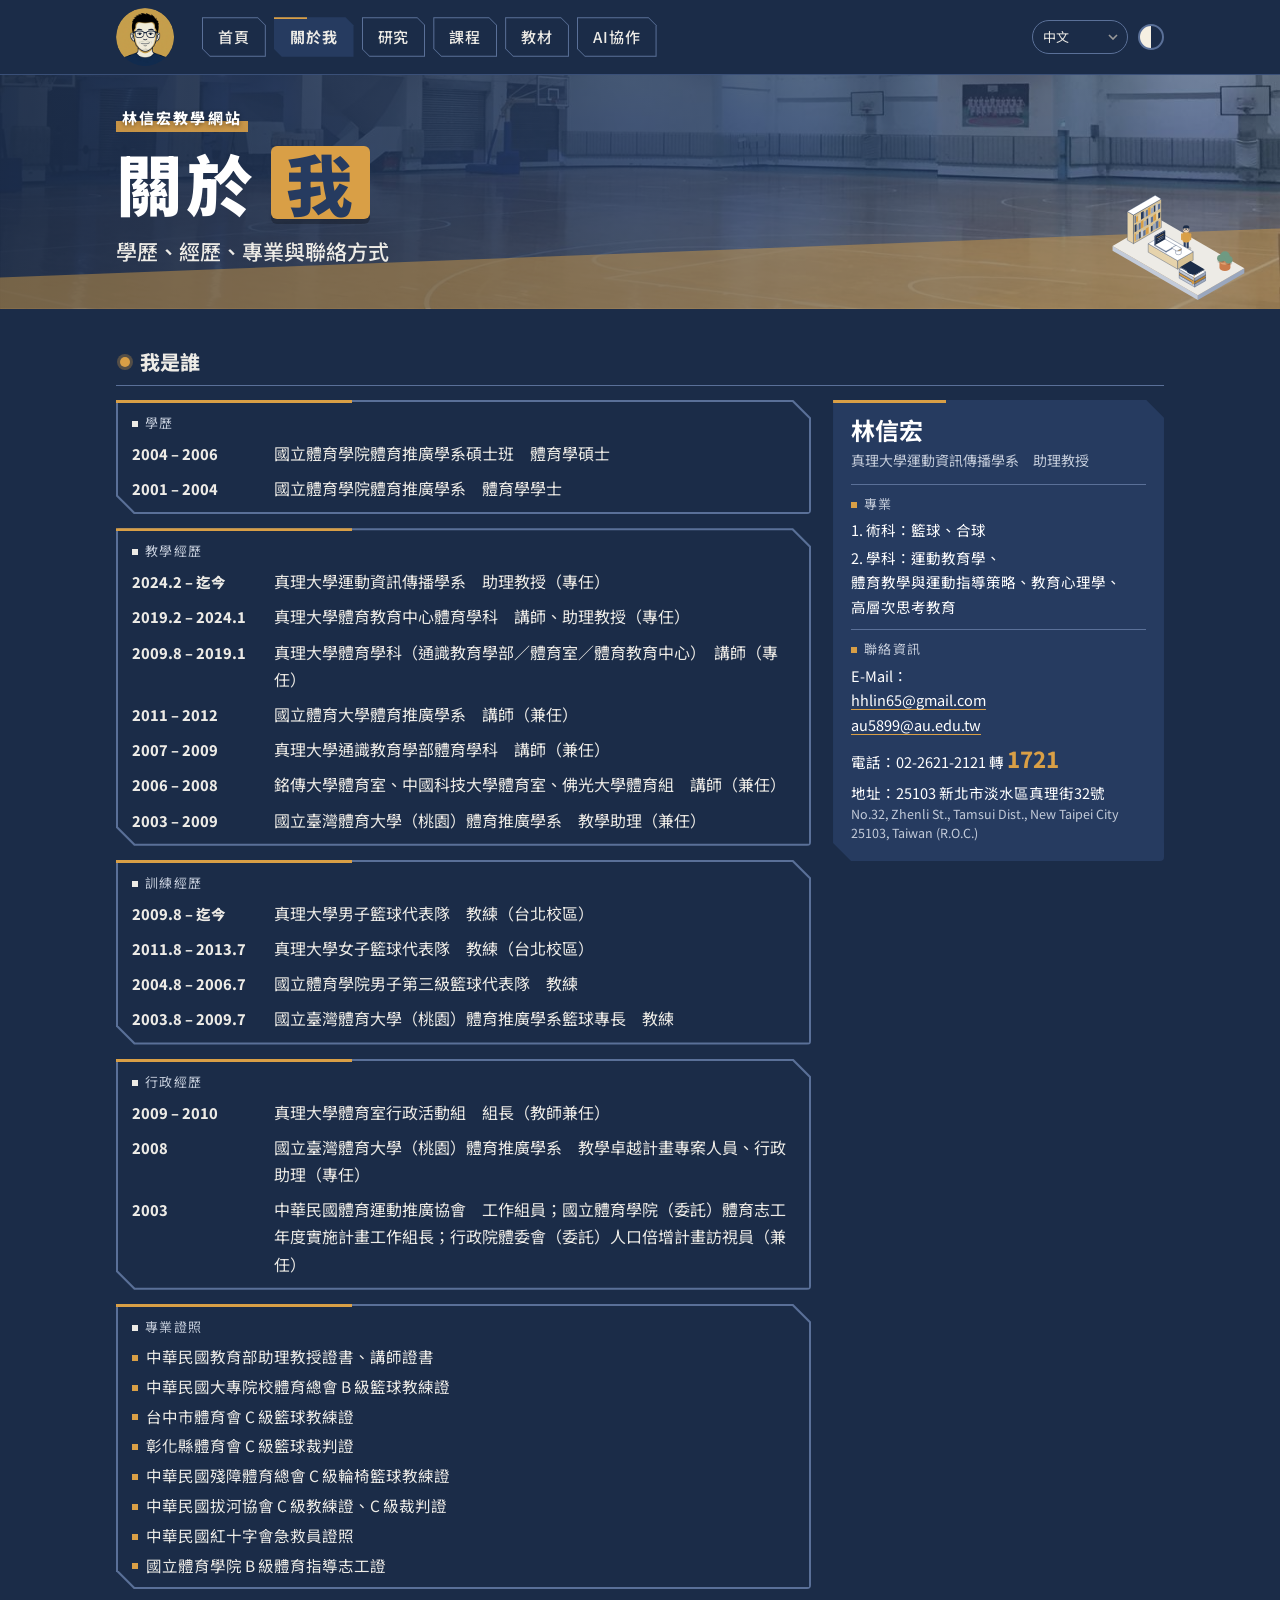
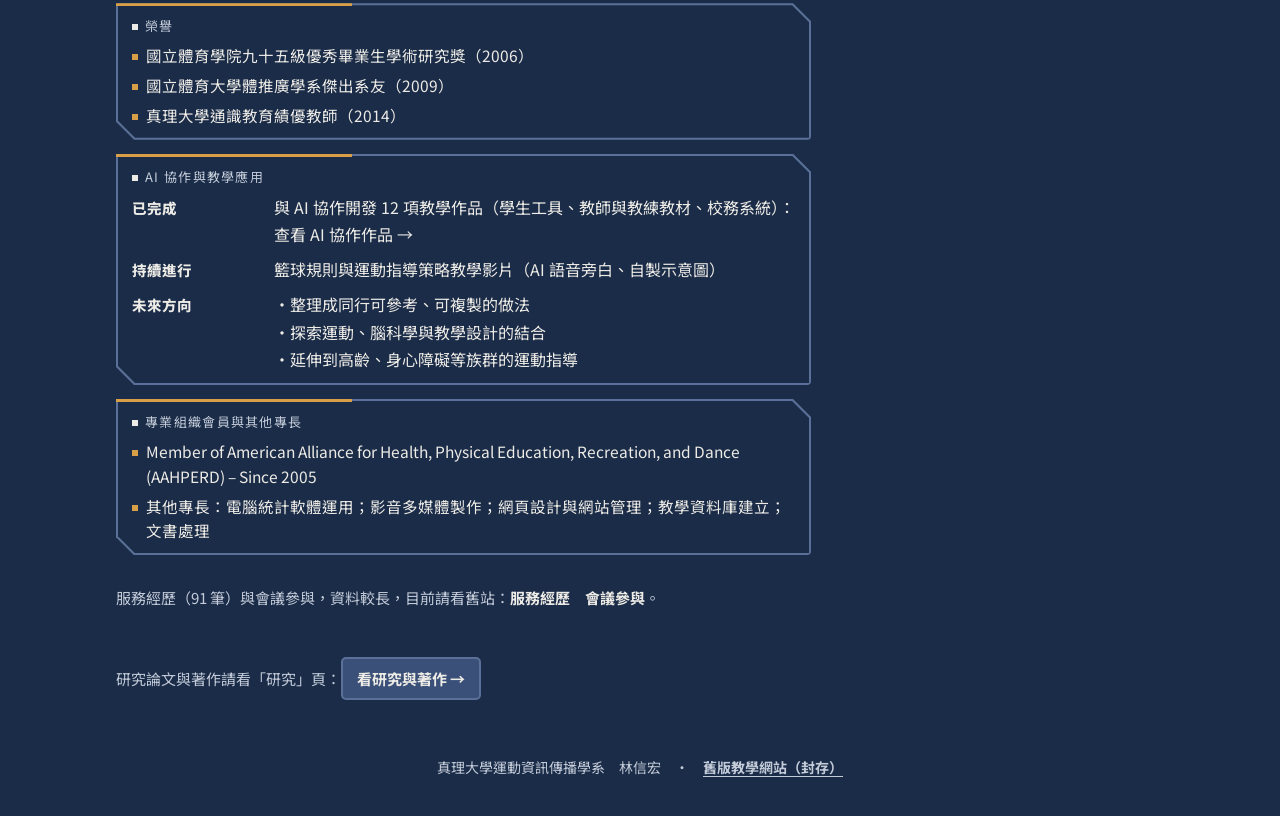
==== commit 325e75de: "About: add AI collaboration and teaching applications card (en/ja/vi) Co-Authored-By: Claude Sonnet " ====
--- a/about.html
+++ b/about.html
@@ -34,7 +34,7 @@
     <header class="ph sech"><i class="led"></i><h2 id="me">我是誰</h2></header>
     <div class="cols" style="margin-top:14px">
       <div class="lcol">
-        <div class="cv"><article class="cvc"><div class="gl">學歷</div><ul class="tl"><li><b>2004 – 2006</b><span>國立體育學院體育推廣學系碩士班　體育學碩士</span></li><li><b>2001 – 2004</b><span>國立體育學院體育推廣學系　體育學學士</span></li></ul></article><article class="cvc"><div class="gl">教學經歷</div><ul class="tl"><li><b>2024.2 – 迄今</b><span>真理大學運動資訊傳播學系　助理教授（專任）</span></li><li><b>2019.2 – 2024.1</b><span>真理大學體育教育中心體育學科　講師、助理教授（專任）</span></li><li><b>2009.8 – 2019.1</b><span>真理大學體育學科（通識教育學部／體育室／體育教育中心）　講師（專任）</span></li><li><b>2011 – 2012</b><span>國立體育大學體育推廣學系　講師（兼任）</span></li><li><b>2007 – 2009</b><span>真理大學通識教育學部體育學科　講師（兼任）</span></li><li><b>2006 – 2008</b><span>銘傳大學體育室、中國科技大學體育室、佛光大學體育組　講師（兼任）</span></li><li><b>2003 – 2009</b><span>國立臺灣體育大學（桃園）體育推廣學系　教學助理（兼任）</span></li></ul></article><article class="cvc"><div class="gl">訓練經歷</div><ul class="tl"><li><b>2009.8 – 迄今</b><span>真理大學男子籃球代表隊　教練（台北校區）</span></li><li><b>2011.8 – 2013.7</b><span>真理大學女子籃球代表隊　教練（台北校區）</span></li><li><b>2004.8 – 2006.7</b><span>國立體育學院男子第三級籃球代表隊　教練</span></li><li><b>2003.8 – 2009.7</b><span>國立臺灣體育大學（桃園）體育推廣學系籃球專長　教練</span></li></ul></article><article class="cvc"><div class="gl">行政經歷</div><ul class="tl"><li><b>2009 – 2010</b><span>真理大學體育室行政活動組　組長（教師兼任）</span></li><li><b>2008</b><span>國立臺灣體育大學（桃園）體育推廣學系　教學卓越計畫專案人員、行政助理（專任）</span></li><li><b>2003</b><span>中華民國體育運動推廣協會　工作組員；國立體育學院（委託）體育志工年度實施計畫工作組長；行政院體委會（委託）人口倍增計畫訪視員（兼任）</span></li></ul></article><article class="cvc"><div class="gl">專業證照</div><ul class="bl"><li>中華民國教育部助理教授證書、講師證書</li><li>中華民國大專院校體育總會 B 級籃球教練證</li><li>台中市體育會 C 級籃球教練證</li><li>彰化縣體育會 C 級籃球裁判證</li><li>中華民國殘障體育總會 C 級輪椅籃球教練證</li><li>中華民國拔河協會 C 級教練證、C 級裁判證</li><li>中華民國紅十字會急救員證照</li><li>國立體育學院 B 級體育指導志工證</li></ul></article><article class="cvc"><div class="gl">榮譽</div><ul class="bl"><li>國立體育學院九十五級優秀畢業生學術研究獎（2006）</li><li>國立體育大學體推廣學系傑出系友（2009）</li><li>真理大學通識教育績優教師（2014）</li></ul></article><article class="cvc"><div class="gl">專業組織會員與其他專長</div><ul class="bl"><li>Member of American Alliance for Health, Physical Education, Recreation, and Dance (AAHPERD) – Since 2005</li><li>其他專長：電腦統計軟體運用；影音多媒體製作；網頁設計與網站管理；教學資料庫建立；文書處理</li></ul></article></div><p class="todo">服務經歷（91 筆）與會議參與，資料較長，目前請看舊站：<a href="https://sites.google.com/site/hhlinspeclass/profiles/service" target="_blank" rel="noopener"><b>服務經歷</b></a>　<a href="https://sites.google.com/site/hhlinspeclass/profiles/conference" target="_blank" rel="noopener"><b>會議參與</b></a>。</p>
+        <div class="cv"><article class="cvc"><div class="gl">學歷</div><ul class="tl"><li><b>2004 – 2006</b><span>國立體育學院體育推廣學系碩士班　體育學碩士</span></li><li><b>2001 – 2004</b><span>國立體育學院體育推廣學系　體育學學士</span></li></ul></article><article class="cvc"><div class="gl">教學經歷</div><ul class="tl"><li><b>2024.2 – 迄今</b><span>真理大學運動資訊傳播學系　助理教授（專任）</span></li><li><b>2019.2 – 2024.1</b><span>真理大學體育教育中心體育學科　講師、助理教授（專任）</span></li><li><b>2009.8 – 2019.1</b><span>真理大學體育學科（通識教育學部／體育室／體育教育中心）　講師（專任）</span></li><li><b>2011 – 2012</b><span>國立體育大學體育推廣學系　講師（兼任）</span></li><li><b>2007 – 2009</b><span>真理大學通識教育學部體育學科　講師（兼任）</span></li><li><b>2006 – 2008</b><span>銘傳大學體育室、中國科技大學體育室、佛光大學體育組　講師（兼任）</span></li><li><b>2003 – 2009</b><span>國立臺灣體育大學（桃園）體育推廣學系　教學助理（兼任）</span></li></ul></article><article class="cvc"><div class="gl">訓練經歷</div><ul class="tl"><li><b>2009.8 – 迄今</b><span>真理大學男子籃球代表隊　教練（台北校區）</span></li><li><b>2011.8 – 2013.7</b><span>真理大學女子籃球代表隊　教練（台北校區）</span></li><li><b>2004.8 – 2006.7</b><span>國立體育學院男子第三級籃球代表隊　教練</span></li><li><b>2003.8 – 2009.7</b><span>國立臺灣體育大學（桃園）體育推廣學系籃球專長　教練</span></li></ul></article><article class="cvc"><div class="gl">行政經歷</div><ul class="tl"><li><b>2009 – 2010</b><span>真理大學體育室行政活動組　組長（教師兼任）</span></li><li><b>2008</b><span>國立臺灣體育大學（桃園）體育推廣學系　教學卓越計畫專案人員、行政助理（專任）</span></li><li><b>2003</b><span>中華民國體育運動推廣協會　工作組員；國立體育學院（委託）體育志工年度實施計畫工作組長；行政院體委會（委託）人口倍增計畫訪視員（兼任）</span></li></ul></article><article class="cvc"><div class="gl">專業證照</div><ul class="bl"><li>中華民國教育部助理教授證書、講師證書</li><li>中華民國大專院校體育總會 B 級籃球教練證</li><li>台中市體育會 C 級籃球教練證</li><li>彰化縣體育會 C 級籃球裁判證</li><li>中華民國殘障體育總會 C 級輪椅籃球教練證</li><li>中華民國拔河協會 C 級教練證、C 級裁判證</li><li>中華民國紅十字會急救員證照</li><li>國立體育學院 B 級體育指導志工證</li></ul></article><article class="cvc"><div class="gl">榮譽</div><ul class="bl"><li>國立體育學院九十五級優秀畢業生學術研究獎（2006）</li><li>國立體育大學體推廣學系傑出系友（2009）</li><li>真理大學通識教育績優教師（2014）</li></ul></article><article class="cvc"><div class="gl">AI 協作與教學應用</div><ul class="tl"><li><b>已完成</b><span>與 AI 協作開發 12 項教學作品（學生工具、教師與教練教材、校務系統）：<br><a href="ai.html">查看 AI 協作作品 →</a></span></li><li><b>持續進行</b><span>籃球規則與運動指導策略教學影片（AI 語音旁白、自製示意圖）</span></li><li><b>未來方向</b><span><span style="display:block;padding-left:1em;text-indent:-1em">・整理成同行可參考、可複製的做法</span><span style="display:block;padding-left:1em;text-indent:-1em">・探索運動、腦科學與教學設計的結合</span><span style="display:block;padding-left:1em;text-indent:-1em">・延伸到高齡、身心障礙等族群的運動指導</span></span></li></ul></article><article class="cvc"><div class="gl">專業組織會員與其他專長</div><ul class="bl"><li>Member of American Alliance for Health, Physical Education, Recreation, and Dance (AAHPERD) – Since 2005</li><li>其他專長：電腦統計軟體運用；影音多媒體製作；網頁設計與網站管理；教學資料庫建立；文書處理</li></ul></article></div><p class="todo">服務經歷（91 筆）與會議參與，資料較長，目前請看舊站：<a href="https://sites.google.com/site/hhlinspeclass/profiles/service" target="_blank" rel="noopener"><b>服務經歷</b></a>　<a href="https://sites.google.com/site/hhlinspeclass/profiles/conference" target="_blank" rel="noopener"><b>會議參與</b></a>。</p>
       </div>
       <aside class="rcol" aria-label="基本資料">
         <article class="gauge pcard">
@@ -67,6 +67,6 @@
 })();
 </script>
 <script src="assets/js/site.js?v=20261115g" defer></script>
-<script src="assets/js/i18n.js?v=20261115g" defer></script>
+<script src="assets/js/i18n.js?v=20261117a" defer></script>
 </body>
 </html>
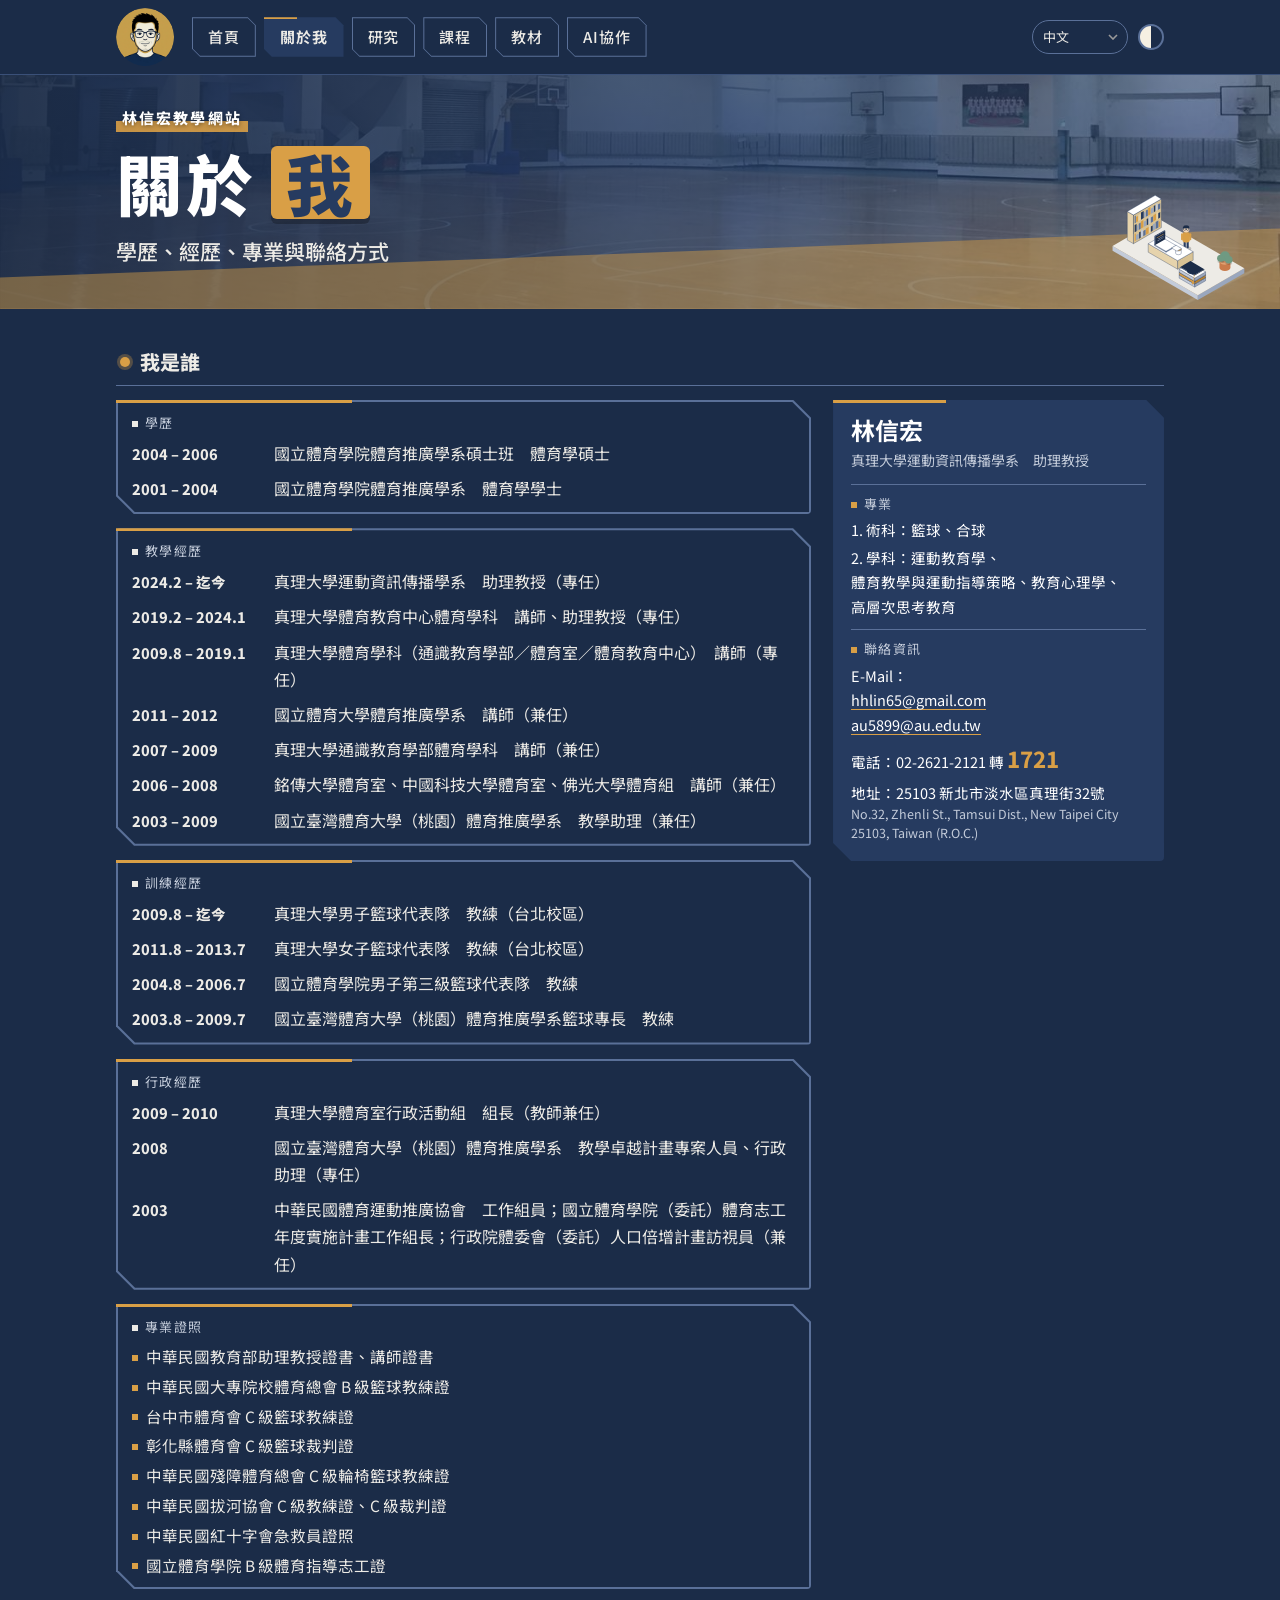
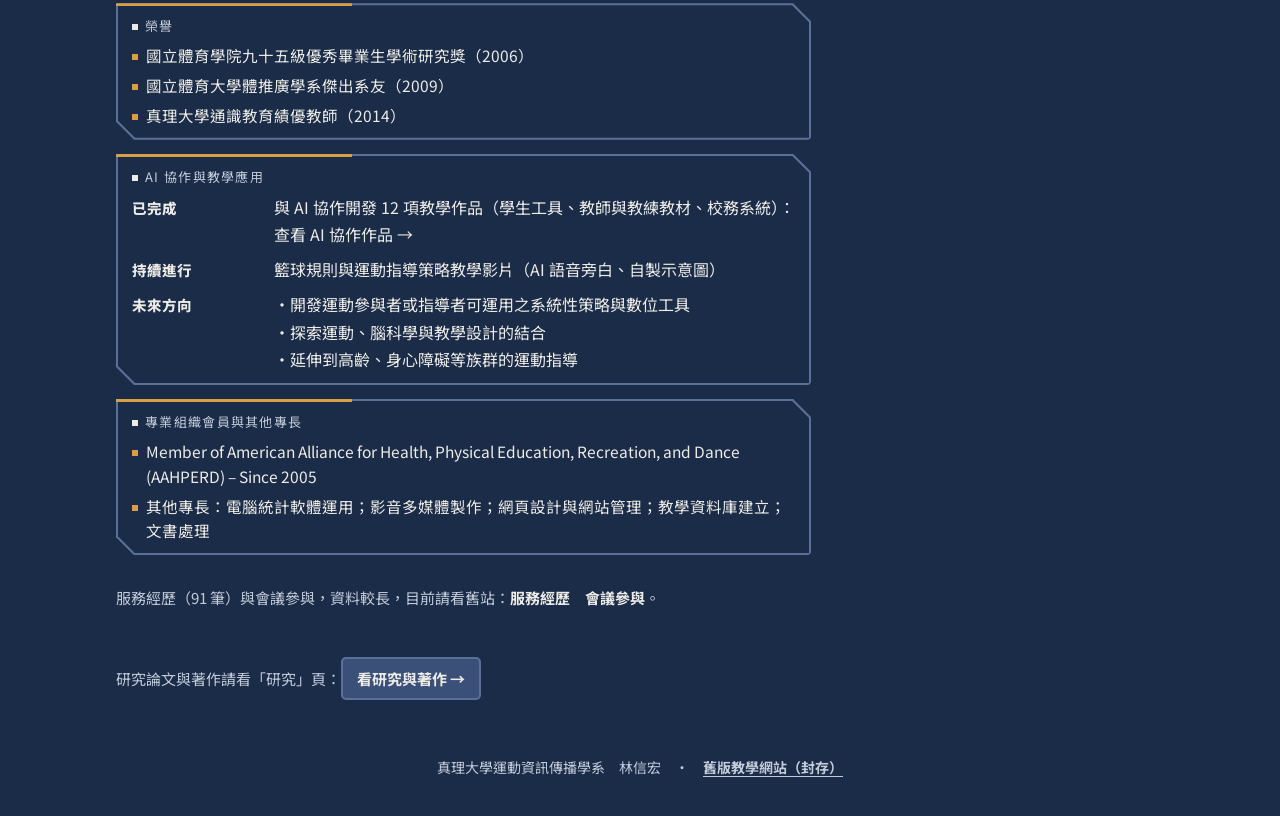
==== commit a01746d3: "About: reword first future-direction line (Arno) Co-Authored-By: Claude Sonnet 5.5 <noreply@anthropi" ====
--- a/about.html
+++ b/about.html
@@ -34,7 +34,7 @@
     <header class="ph sech"><i class="led"></i><h2 id="me">我是誰</h2></header>
     <div class="cols" style="margin-top:14px">
       <div class="lcol">
-        <div class="cv"><article class="cvc"><div class="gl">學歷</div><ul class="tl"><li><b>2004 – 2006</b><span>國立體育學院體育推廣學系碩士班　體育學碩士</span></li><li><b>2001 – 2004</b><span>國立體育學院體育推廣學系　體育學學士</span></li></ul></article><article class="cvc"><div class="gl">教學經歷</div><ul class="tl"><li><b>2024.2 – 迄今</b><span>真理大學運動資訊傳播學系　助理教授（專任）</span></li><li><b>2019.2 – 2024.1</b><span>真理大學體育教育中心體育學科　講師、助理教授（專任）</span></li><li><b>2009.8 – 2019.1</b><span>真理大學體育學科（通識教育學部／體育室／體育教育中心）　講師（專任）</span></li><li><b>2011 – 2012</b><span>國立體育大學體育推廣學系　講師（兼任）</span></li><li><b>2007 – 2009</b><span>真理大學通識教育學部體育學科　講師（兼任）</span></li><li><b>2006 – 2008</b><span>銘傳大學體育室、中國科技大學體育室、佛光大學體育組　講師（兼任）</span></li><li><b>2003 – 2009</b><span>國立臺灣體育大學（桃園）體育推廣學系　教學助理（兼任）</span></li></ul></article><article class="cvc"><div class="gl">訓練經歷</div><ul class="tl"><li><b>2009.8 – 迄今</b><span>真理大學男子籃球代表隊　教練（台北校區）</span></li><li><b>2011.8 – 2013.7</b><span>真理大學女子籃球代表隊　教練（台北校區）</span></li><li><b>2004.8 – 2006.7</b><span>國立體育學院男子第三級籃球代表隊　教練</span></li><li><b>2003.8 – 2009.7</b><span>國立臺灣體育大學（桃園）體育推廣學系籃球專長　教練</span></li></ul></article><article class="cvc"><div class="gl">行政經歷</div><ul class="tl"><li><b>2009 – 2010</b><span>真理大學體育室行政活動組　組長（教師兼任）</span></li><li><b>2008</b><span>國立臺灣體育大學（桃園）體育推廣學系　教學卓越計畫專案人員、行政助理（專任）</span></li><li><b>2003</b><span>中華民國體育運動推廣協會　工作組員；國立體育學院（委託）體育志工年度實施計畫工作組長；行政院體委會（委託）人口倍增計畫訪視員（兼任）</span></li></ul></article><article class="cvc"><div class="gl">專業證照</div><ul class="bl"><li>中華民國教育部助理教授證書、講師證書</li><li>中華民國大專院校體育總會 B 級籃球教練證</li><li>台中市體育會 C 級籃球教練證</li><li>彰化縣體育會 C 級籃球裁判證</li><li>中華民國殘障體育總會 C 級輪椅籃球教練證</li><li>中華民國拔河協會 C 級教練證、C 級裁判證</li><li>中華民國紅十字會急救員證照</li><li>國立體育學院 B 級體育指導志工證</li></ul></article><article class="cvc"><div class="gl">榮譽</div><ul class="bl"><li>國立體育學院九十五級優秀畢業生學術研究獎（2006）</li><li>國立體育大學體推廣學系傑出系友（2009）</li><li>真理大學通識教育績優教師（2014）</li></ul></article><article class="cvc"><div class="gl">AI 協作與教學應用</div><ul class="tl"><li><b>已完成</b><span>與 AI 協作開發 12 項教學作品（學生工具、教師與教練教材、校務系統）：<br><a href="ai.html">查看 AI 協作作品 →</a></span></li><li><b>持續進行</b><span>籃球規則與運動指導策略教學影片（AI 語音旁白、自製示意圖）</span></li><li><b>未來方向</b><span><span style="display:block;padding-left:1em;text-indent:-1em">・整理成同行可參考、可複製的做法</span><span style="display:block;padding-left:1em;text-indent:-1em">・探索運動、腦科學與教學設計的結合</span><span style="display:block;padding-left:1em;text-indent:-1em">・延伸到高齡、身心障礙等族群的運動指導</span></span></li></ul></article><article class="cvc"><div class="gl">專業組織會員與其他專長</div><ul class="bl"><li>Member of American Alliance for Health, Physical Education, Recreation, and Dance (AAHPERD) – Since 2005</li><li>其他專長：電腦統計軟體運用；影音多媒體製作；網頁設計與網站管理；教學資料庫建立；文書處理</li></ul></article></div><p class="todo">服務經歷（91 筆）與會議參與，資料較長，目前請看舊站：<a href="https://sites.google.com/site/hhlinspeclass/profiles/service" target="_blank" rel="noopener"><b>服務經歷</b></a>　<a href="https://sites.google.com/site/hhlinspeclass/profiles/conference" target="_blank" rel="noopener"><b>會議參與</b></a>。</p>
+        <div class="cv"><article class="cvc"><div class="gl">學歷</div><ul class="tl"><li><b>2004 – 2006</b><span>國立體育學院體育推廣學系碩士班　體育學碩士</span></li><li><b>2001 – 2004</b><span>國立體育學院體育推廣學系　體育學學士</span></li></ul></article><article class="cvc"><div class="gl">教學經歷</div><ul class="tl"><li><b>2024.2 – 迄今</b><span>真理大學運動資訊傳播學系　助理教授（專任）</span></li><li><b>2019.2 – 2024.1</b><span>真理大學體育教育中心體育學科　講師、助理教授（專任）</span></li><li><b>2009.8 – 2019.1</b><span>真理大學體育學科（通識教育學部／體育室／體育教育中心）　講師（專任）</span></li><li><b>2011 – 2012</b><span>國立體育大學體育推廣學系　講師（兼任）</span></li><li><b>2007 – 2009</b><span>真理大學通識教育學部體育學科　講師（兼任）</span></li><li><b>2006 – 2008</b><span>銘傳大學體育室、中國科技大學體育室、佛光大學體育組　講師（兼任）</span></li><li><b>2003 – 2009</b><span>國立臺灣體育大學（桃園）體育推廣學系　教學助理（兼任）</span></li></ul></article><article class="cvc"><div class="gl">訓練經歷</div><ul class="tl"><li><b>2009.8 – 迄今</b><span>真理大學男子籃球代表隊　教練（台北校區）</span></li><li><b>2011.8 – 2013.7</b><span>真理大學女子籃球代表隊　教練（台北校區）</span></li><li><b>2004.8 – 2006.7</b><span>國立體育學院男子第三級籃球代表隊　教練</span></li><li><b>2003.8 – 2009.7</b><span>國立臺灣體育大學（桃園）體育推廣學系籃球專長　教練</span></li></ul></article><article class="cvc"><div class="gl">行政經歷</div><ul class="tl"><li><b>2009 – 2010</b><span>真理大學體育室行政活動組　組長（教師兼任）</span></li><li><b>2008</b><span>國立臺灣體育大學（桃園）體育推廣學系　教學卓越計畫專案人員、行政助理（專任）</span></li><li><b>2003</b><span>中華民國體育運動推廣協會　工作組員；國立體育學院（委託）體育志工年度實施計畫工作組長；行政院體委會（委託）人口倍增計畫訪視員（兼任）</span></li></ul></article><article class="cvc"><div class="gl">專業證照</div><ul class="bl"><li>中華民國教育部助理教授證書、講師證書</li><li>中華民國大專院校體育總會 B 級籃球教練證</li><li>台中市體育會 C 級籃球教練證</li><li>彰化縣體育會 C 級籃球裁判證</li><li>中華民國殘障體育總會 C 級輪椅籃球教練證</li><li>中華民國拔河協會 C 級教練證、C 級裁判證</li><li>中華民國紅十字會急救員證照</li><li>國立體育學院 B 級體育指導志工證</li></ul></article><article class="cvc"><div class="gl">榮譽</div><ul class="bl"><li>國立體育學院九十五級優秀畢業生學術研究獎（2006）</li><li>國立體育大學體推廣學系傑出系友（2009）</li><li>真理大學通識教育績優教師（2014）</li></ul></article><article class="cvc"><div class="gl">AI 協作與教學應用</div><ul class="tl"><li><b>已完成</b><span>與 AI 協作開發 12 項教學作品（學生工具、教師與教練教材、校務系統）：<br><a href="ai.html">查看 AI 協作作品 →</a></span></li><li><b>持續進行</b><span>籃球規則與運動指導策略教學影片（AI 語音旁白、自製示意圖）</span></li><li><b>未來方向</b><span><span style="display:block;padding-left:1em;text-indent:-1em">・開發運動參與者或指導者可運用之系統性策略與數位工具</span><span style="display:block;padding-left:1em;text-indent:-1em">・探索運動、腦科學與教學設計的結合</span><span style="display:block;padding-left:1em;text-indent:-1em">・延伸到高齡、身心障礙等族群的運動指導</span></span></li></ul></article><article class="cvc"><div class="gl">專業組織會員與其他專長</div><ul class="bl"><li>Member of American Alliance for Health, Physical Education, Recreation, and Dance (AAHPERD) – Since 2005</li><li>其他專長：電腦統計軟體運用；影音多媒體製作；網頁設計與網站管理；教學資料庫建立；文書處理</li></ul></article></div><p class="todo">服務經歷（91 筆）與會議參與，資料較長，目前請看舊站：<a href="https://sites.google.com/site/hhlinspeclass/profiles/service" target="_blank" rel="noopener"><b>服務經歷</b></a>　<a href="https://sites.google.com/site/hhlinspeclass/profiles/conference" target="_blank" rel="noopener"><b>會議參與</b></a>。</p>
       </div>
       <aside class="rcol" aria-label="基本資料">
         <article class="gauge pcard">
@@ -67,6 +67,6 @@
 })();
 </script>
 <script src="assets/js/site.js?v=20261115g" defer></script>
-<script src="assets/js/i18n.js?v=20261117a" defer></script>
+<script src="assets/js/i18n.js?v=20261117b" defer></script>
 </body>
 </html>
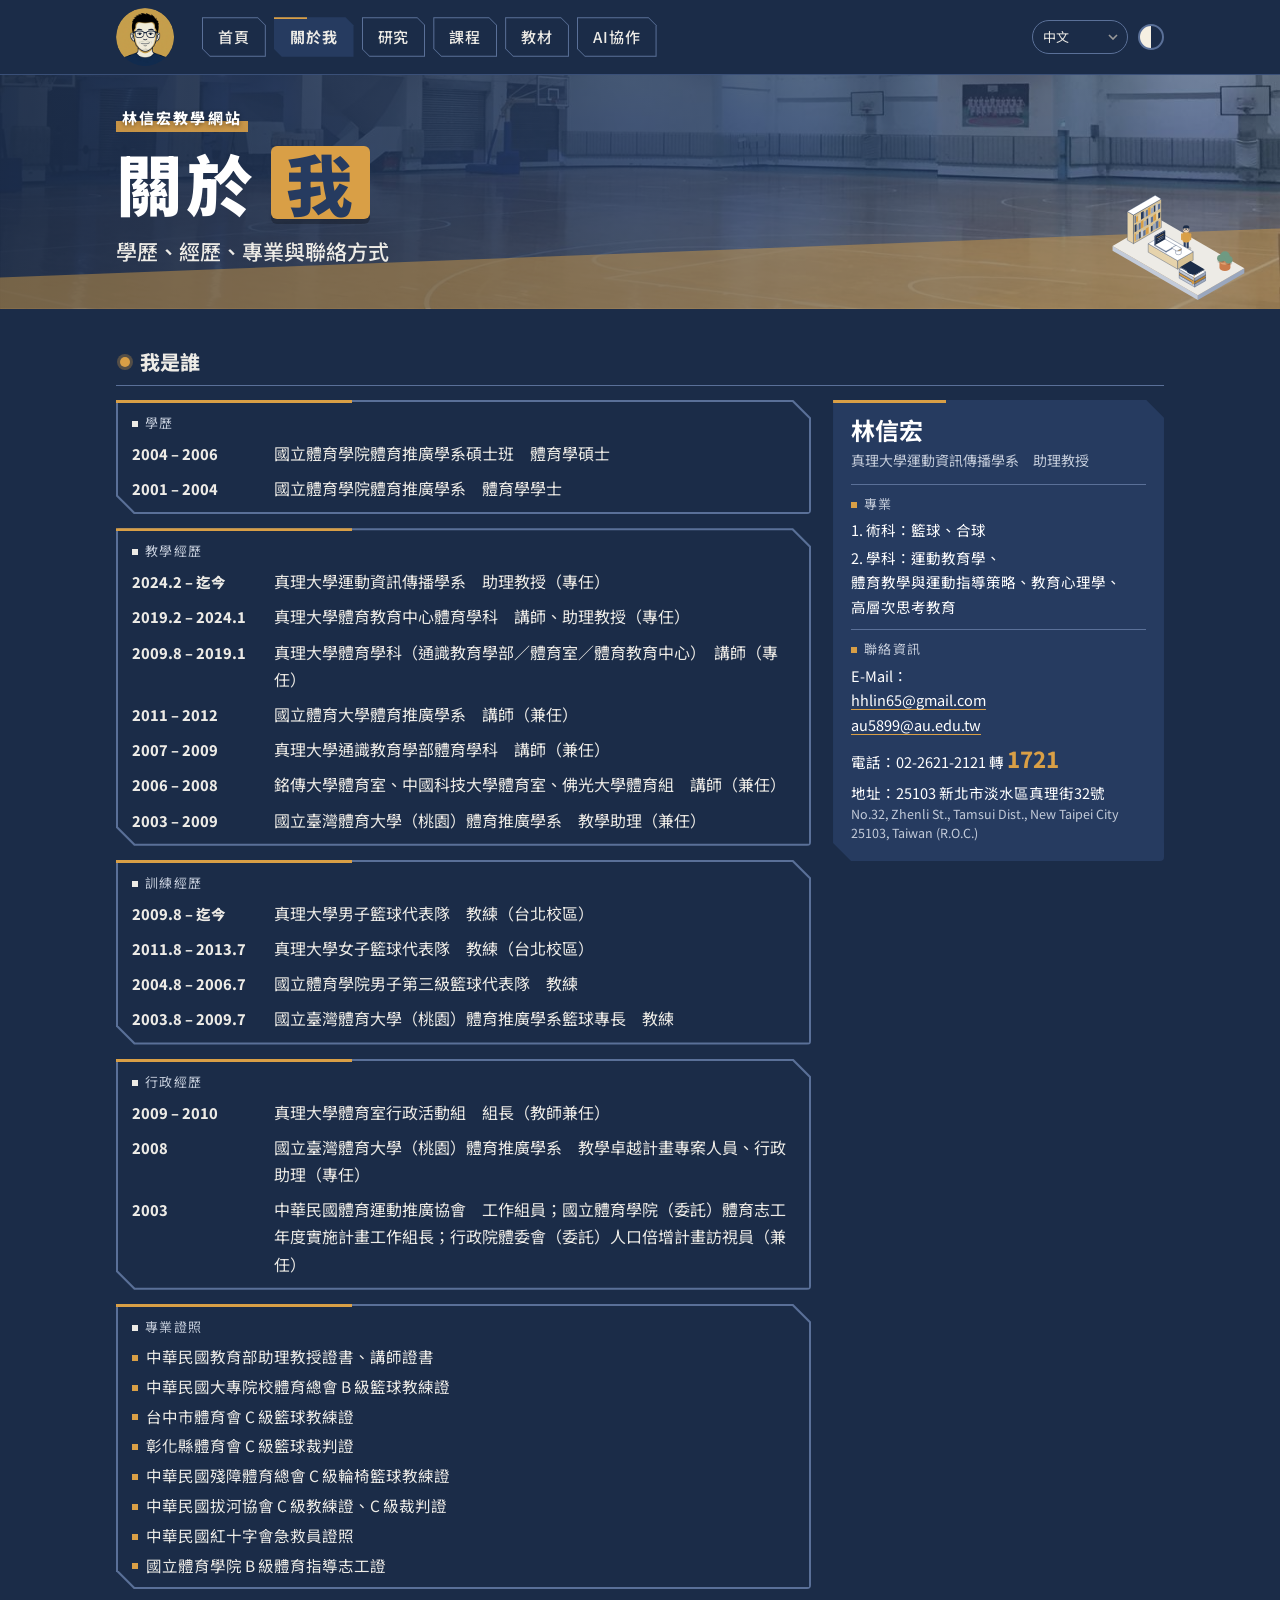
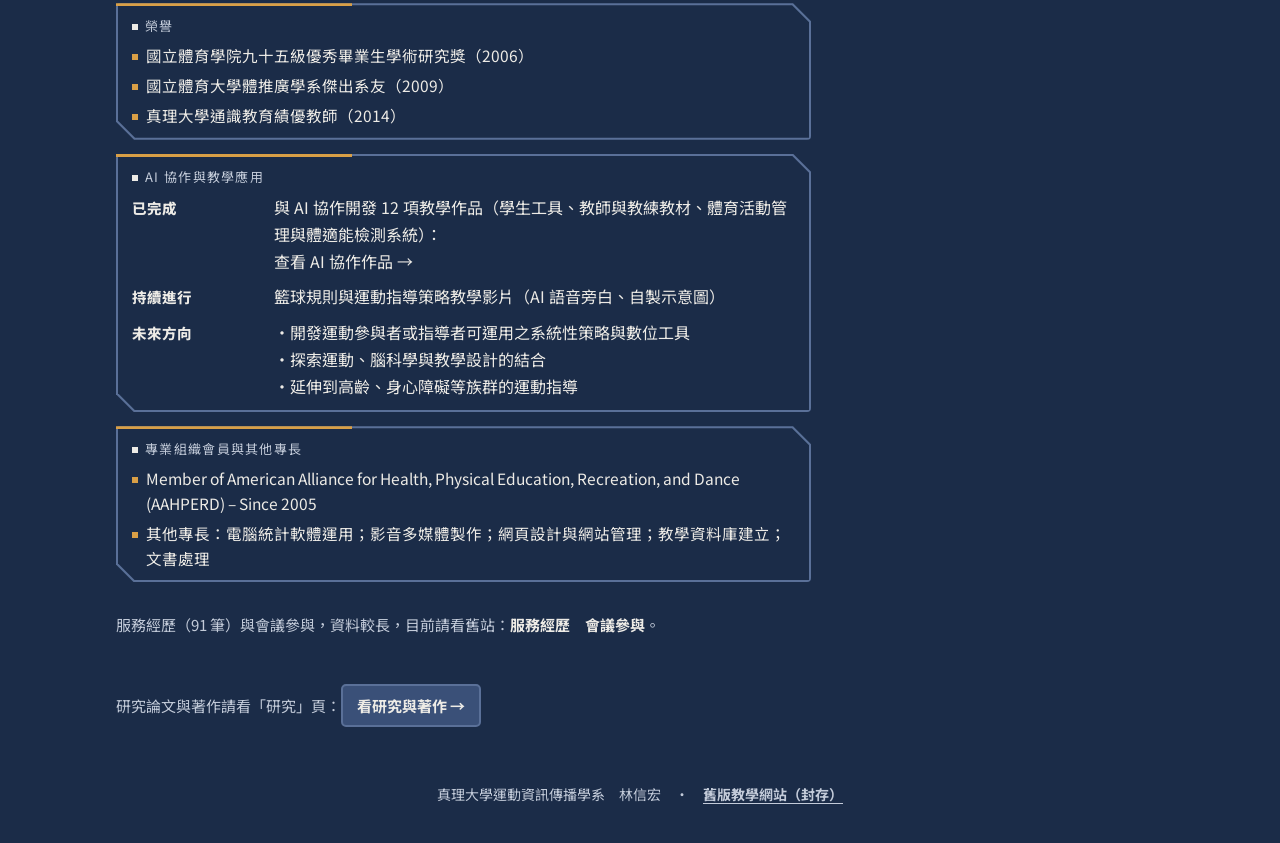
==== commit 17fd523d: "About: rename system category to sport activity management and fitness testing (Arno) Co-Authored-By" ====
--- a/about.html
+++ b/about.html
@@ -34,7 +34,7 @@
     <header class="ph sech"><i class="led"></i><h2 id="me">我是誰</h2></header>
     <div class="cols" style="margin-top:14px">
       <div class="lcol">
-        <div class="cv"><article class="cvc"><div class="gl">學歷</div><ul class="tl"><li><b>2004 – 2006</b><span>國立體育學院體育推廣學系碩士班　體育學碩士</span></li><li><b>2001 – 2004</b><span>國立體育學院體育推廣學系　體育學學士</span></li></ul></article><article class="cvc"><div class="gl">教學經歷</div><ul class="tl"><li><b>2024.2 – 迄今</b><span>真理大學運動資訊傳播學系　助理教授（專任）</span></li><li><b>2019.2 – 2024.1</b><span>真理大學體育教育中心體育學科　講師、助理教授（專任）</span></li><li><b>2009.8 – 2019.1</b><span>真理大學體育學科（通識教育學部／體育室／體育教育中心）　講師（專任）</span></li><li><b>2011 – 2012</b><span>國立體育大學體育推廣學系　講師（兼任）</span></li><li><b>2007 – 2009</b><span>真理大學通識教育學部體育學科　講師（兼任）</span></li><li><b>2006 – 2008</b><span>銘傳大學體育室、中國科技大學體育室、佛光大學體育組　講師（兼任）</span></li><li><b>2003 – 2009</b><span>國立臺灣體育大學（桃園）體育推廣學系　教學助理（兼任）</span></li></ul></article><article class="cvc"><div class="gl">訓練經歷</div><ul class="tl"><li><b>2009.8 – 迄今</b><span>真理大學男子籃球代表隊　教練（台北校區）</span></li><li><b>2011.8 – 2013.7</b><span>真理大學女子籃球代表隊　教練（台北校區）</span></li><li><b>2004.8 – 2006.7</b><span>國立體育學院男子第三級籃球代表隊　教練</span></li><li><b>2003.8 – 2009.7</b><span>國立臺灣體育大學（桃園）體育推廣學系籃球專長　教練</span></li></ul></article><article class="cvc"><div class="gl">行政經歷</div><ul class="tl"><li><b>2009 – 2010</b><span>真理大學體育室行政活動組　組長（教師兼任）</span></li><li><b>2008</b><span>國立臺灣體育大學（桃園）體育推廣學系　教學卓越計畫專案人員、行政助理（專任）</span></li><li><b>2003</b><span>中華民國體育運動推廣協會　工作組員；國立體育學院（委託）體育志工年度實施計畫工作組長；行政院體委會（委託）人口倍增計畫訪視員（兼任）</span></li></ul></article><article class="cvc"><div class="gl">專業證照</div><ul class="bl"><li>中華民國教育部助理教授證書、講師證書</li><li>中華民國大專院校體育總會 B 級籃球教練證</li><li>台中市體育會 C 級籃球教練證</li><li>彰化縣體育會 C 級籃球裁判證</li><li>中華民國殘障體育總會 C 級輪椅籃球教練證</li><li>中華民國拔河協會 C 級教練證、C 級裁判證</li><li>中華民國紅十字會急救員證照</li><li>國立體育學院 B 級體育指導志工證</li></ul></article><article class="cvc"><div class="gl">榮譽</div><ul class="bl"><li>國立體育學院九十五級優秀畢業生學術研究獎（2006）</li><li>國立體育大學體推廣學系傑出系友（2009）</li><li>真理大學通識教育績優教師（2014）</li></ul></article><article class="cvc"><div class="gl">AI 協作與教學應用</div><ul class="tl"><li><b>已完成</b><span>與 AI 協作開發 12 項教學作品（學生工具、教師與教練教材、校務系統）：<br><a href="ai.html">查看 AI 協作作品 →</a></span></li><li><b>持續進行</b><span>籃球規則與運動指導策略教學影片（AI 語音旁白、自製示意圖）</span></li><li><b>未來方向</b><span><span style="display:block;padding-left:1em;text-indent:-1em">・開發運動參與者或指導者可運用之系統性策略與數位工具</span><span style="display:block;padding-left:1em;text-indent:-1em">・探索運動、腦科學與教學設計的結合</span><span style="display:block;padding-left:1em;text-indent:-1em">・延伸到高齡、身心障礙等族群的運動指導</span></span></li></ul></article><article class="cvc"><div class="gl">專業組織會員與其他專長</div><ul class="bl"><li>Member of American Alliance for Health, Physical Education, Recreation, and Dance (AAHPERD) – Since 2005</li><li>其他專長：電腦統計軟體運用；影音多媒體製作；網頁設計與網站管理；教學資料庫建立；文書處理</li></ul></article></div><p class="todo">服務經歷（91 筆）與會議參與，資料較長，目前請看舊站：<a href="https://sites.google.com/site/hhlinspeclass/profiles/service" target="_blank" rel="noopener"><b>服務經歷</b></a>　<a href="https://sites.google.com/site/hhlinspeclass/profiles/conference" target="_blank" rel="noopener"><b>會議參與</b></a>。</p>
+        <div class="cv"><article class="cvc"><div class="gl">學歷</div><ul class="tl"><li><b>2004 – 2006</b><span>國立體育學院體育推廣學系碩士班　體育學碩士</span></li><li><b>2001 – 2004</b><span>國立體育學院體育推廣學系　體育學學士</span></li></ul></article><article class="cvc"><div class="gl">教學經歷</div><ul class="tl"><li><b>2024.2 – 迄今</b><span>真理大學運動資訊傳播學系　助理教授（專任）</span></li><li><b>2019.2 – 2024.1</b><span>真理大學體育教育中心體育學科　講師、助理教授（專任）</span></li><li><b>2009.8 – 2019.1</b><span>真理大學體育學科（通識教育學部／體育室／體育教育中心）　講師（專任）</span></li><li><b>2011 – 2012</b><span>國立體育大學體育推廣學系　講師（兼任）</span></li><li><b>2007 – 2009</b><span>真理大學通識教育學部體育學科　講師（兼任）</span></li><li><b>2006 – 2008</b><span>銘傳大學體育室、中國科技大學體育室、佛光大學體育組　講師（兼任）</span></li><li><b>2003 – 2009</b><span>國立臺灣體育大學（桃園）體育推廣學系　教學助理（兼任）</span></li></ul></article><article class="cvc"><div class="gl">訓練經歷</div><ul class="tl"><li><b>2009.8 – 迄今</b><span>真理大學男子籃球代表隊　教練（台北校區）</span></li><li><b>2011.8 – 2013.7</b><span>真理大學女子籃球代表隊　教練（台北校區）</span></li><li><b>2004.8 – 2006.7</b><span>國立體育學院男子第三級籃球代表隊　教練</span></li><li><b>2003.8 – 2009.7</b><span>國立臺灣體育大學（桃園）體育推廣學系籃球專長　教練</span></li></ul></article><article class="cvc"><div class="gl">行政經歷</div><ul class="tl"><li><b>2009 – 2010</b><span>真理大學體育室行政活動組　組長（教師兼任）</span></li><li><b>2008</b><span>國立臺灣體育大學（桃園）體育推廣學系　教學卓越計畫專案人員、行政助理（專任）</span></li><li><b>2003</b><span>中華民國體育運動推廣協會　工作組員；國立體育學院（委託）體育志工年度實施計畫工作組長；行政院體委會（委託）人口倍增計畫訪視員（兼任）</span></li></ul></article><article class="cvc"><div class="gl">專業證照</div><ul class="bl"><li>中華民國教育部助理教授證書、講師證書</li><li>中華民國大專院校體育總會 B 級籃球教練證</li><li>台中市體育會 C 級籃球教練證</li><li>彰化縣體育會 C 級籃球裁判證</li><li>中華民國殘障體育總會 C 級輪椅籃球教練證</li><li>中華民國拔河協會 C 級教練證、C 級裁判證</li><li>中華民國紅十字會急救員證照</li><li>國立體育學院 B 級體育指導志工證</li></ul></article><article class="cvc"><div class="gl">榮譽</div><ul class="bl"><li>國立體育學院九十五級優秀畢業生學術研究獎（2006）</li><li>國立體育大學體推廣學系傑出系友（2009）</li><li>真理大學通識教育績優教師（2014）</li></ul></article><article class="cvc"><div class="gl">AI 協作與教學應用</div><ul class="tl"><li><b>已完成</b><span>與 AI 協作開發 12 項教學作品（學生工具、教師與教練教材、體育活動管理與體適能檢測系統）：<br><a href="ai.html">查看 AI 協作作品 →</a></span></li><li><b>持續進行</b><span>籃球規則與運動指導策略教學影片（AI 語音旁白、自製示意圖）</span></li><li><b>未來方向</b><span><span style="display:block;padding-left:1em;text-indent:-1em">・開發運動參與者或指導者可運用之系統性策略與數位工具</span><span style="display:block;padding-left:1em;text-indent:-1em">・探索運動、腦科學與教學設計的結合</span><span style="display:block;padding-left:1em;text-indent:-1em">・延伸到高齡、身心障礙等族群的運動指導</span></span></li></ul></article><article class="cvc"><div class="gl">專業組織會員與其他專長</div><ul class="bl"><li>Member of American Alliance for Health, Physical Education, Recreation, and Dance (AAHPERD) – Since 2005</li><li>其他專長：電腦統計軟體運用；影音多媒體製作；網頁設計與網站管理；教學資料庫建立；文書處理</li></ul></article></div><p class="todo">服務經歷（91 筆）與會議參與，資料較長，目前請看舊站：<a href="https://sites.google.com/site/hhlinspeclass/profiles/service" target="_blank" rel="noopener"><b>服務經歷</b></a>　<a href="https://sites.google.com/site/hhlinspeclass/profiles/conference" target="_blank" rel="noopener"><b>會議參與</b></a>。</p>
       </div>
       <aside class="rcol" aria-label="基本資料">
         <article class="gauge pcard">
@@ -67,6 +67,6 @@
 })();
 </script>
 <script src="assets/js/site.js?v=20261115g" defer></script>
-<script src="assets/js/i18n.js?v=20261117b" defer></script>
+<script src="assets/js/i18n.js?v=20261117c" defer></script>
 </body>
 </html>
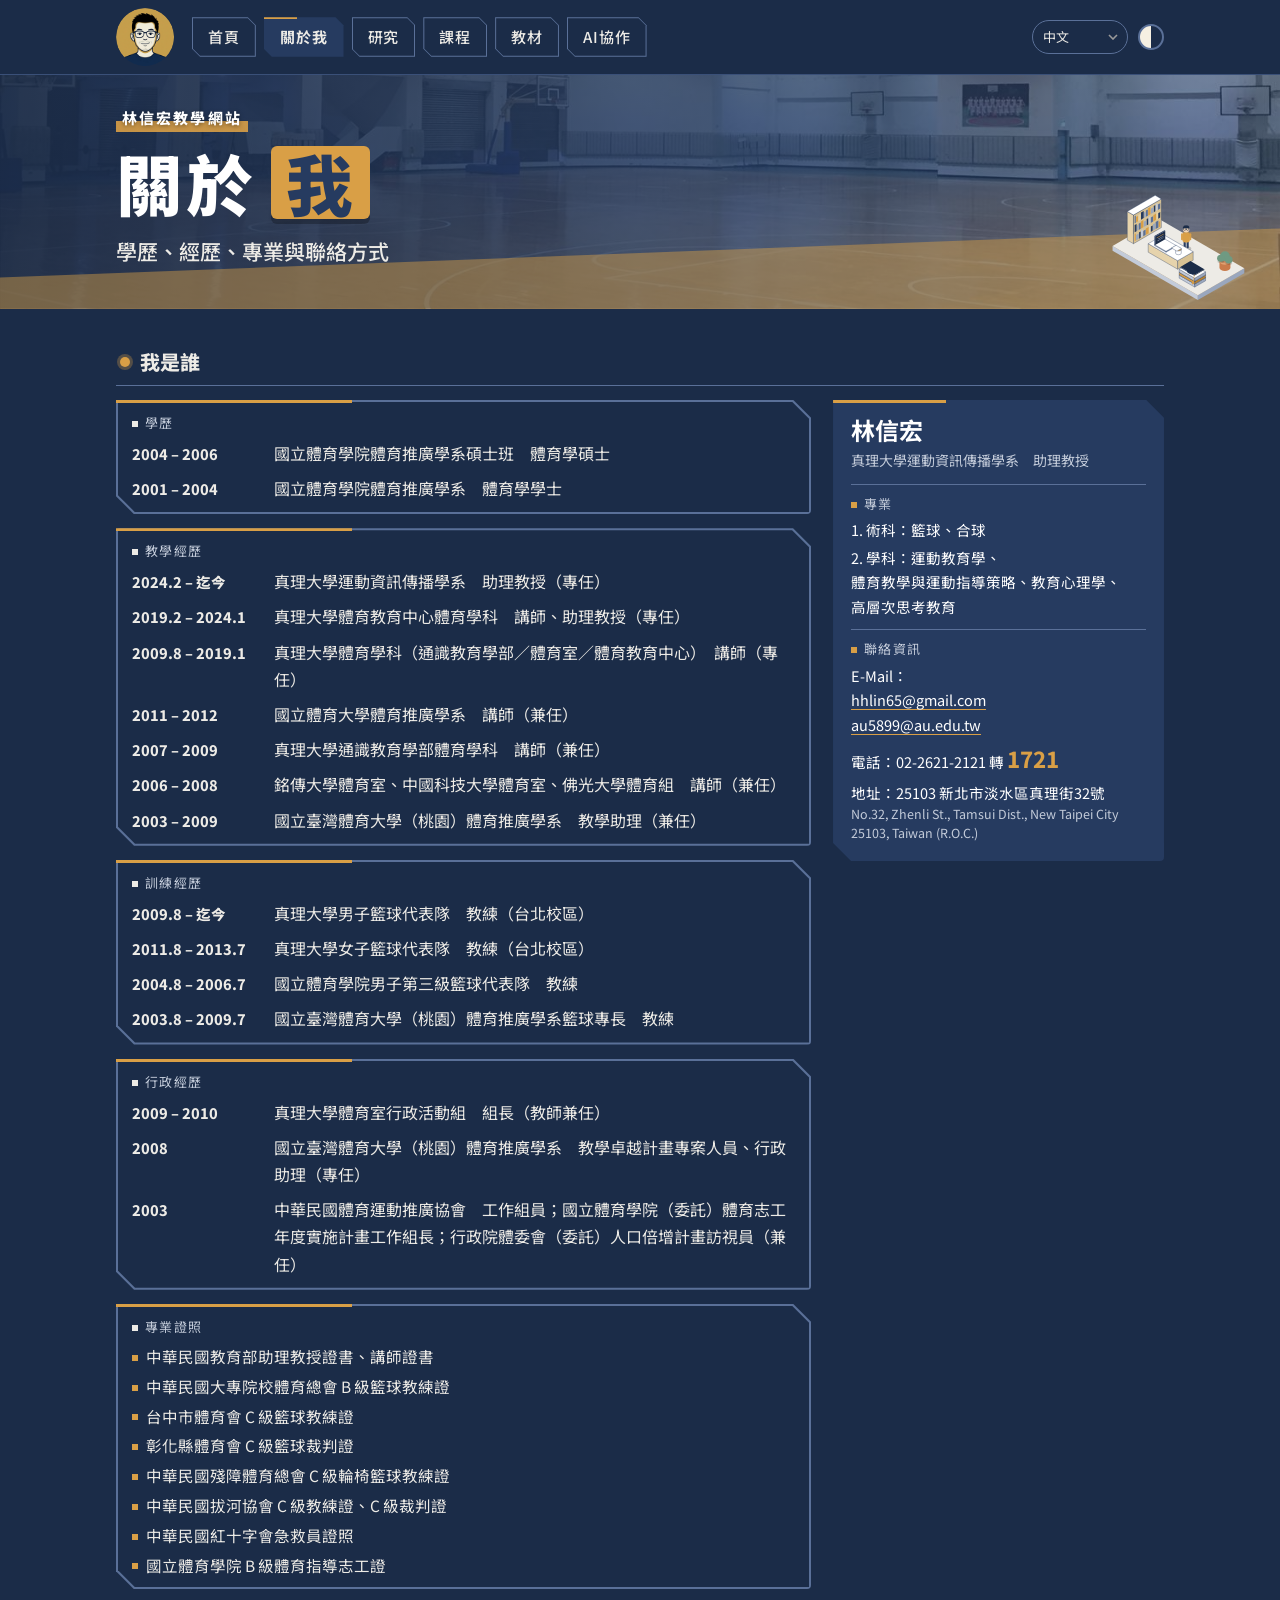
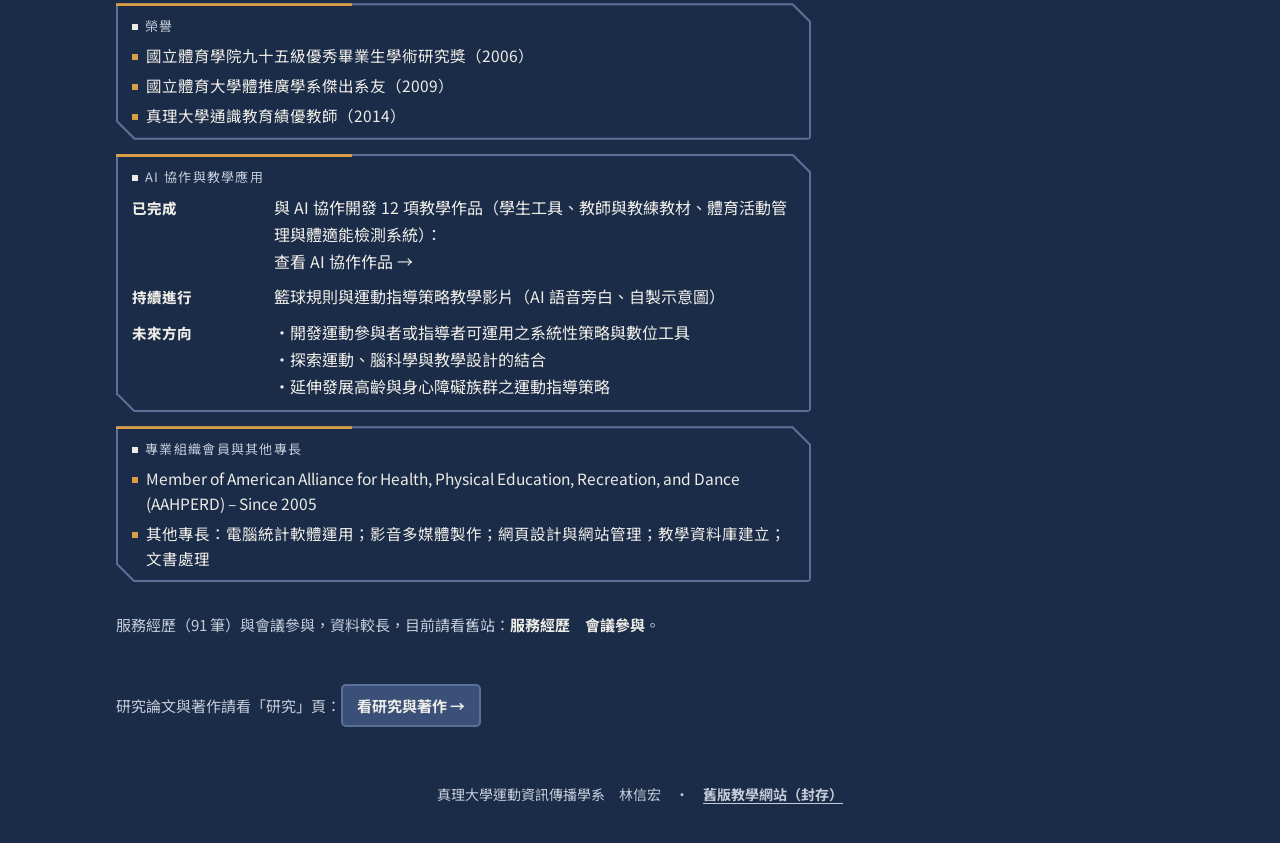
==== commit 9f1e0491: "About: reword third future-direction line (Arno) Co-Authored-By: Claude Sonnet 5.5 <noreply@anthropi" ====
--- a/about.html
+++ b/about.html
@@ -34,7 +34,7 @@
     <header class="ph sech"><i class="led"></i><h2 id="me">我是誰</h2></header>
     <div class="cols" style="margin-top:14px">
       <div class="lcol">
-        <div class="cv"><article class="cvc"><div class="gl">學歷</div><ul class="tl"><li><b>2004 – 2006</b><span>國立體育學院體育推廣學系碩士班　體育學碩士</span></li><li><b>2001 – 2004</b><span>國立體育學院體育推廣學系　體育學學士</span></li></ul></article><article class="cvc"><div class="gl">教學經歷</div><ul class="tl"><li><b>2024.2 – 迄今</b><span>真理大學運動資訊傳播學系　助理教授（專任）</span></li><li><b>2019.2 – 2024.1</b><span>真理大學體育教育中心體育學科　講師、助理教授（專任）</span></li><li><b>2009.8 – 2019.1</b><span>真理大學體育學科（通識教育學部／體育室／體育教育中心）　講師（專任）</span></li><li><b>2011 – 2012</b><span>國立體育大學體育推廣學系　講師（兼任）</span></li><li><b>2007 – 2009</b><span>真理大學通識教育學部體育學科　講師（兼任）</span></li><li><b>2006 – 2008</b><span>銘傳大學體育室、中國科技大學體育室、佛光大學體育組　講師（兼任）</span></li><li><b>2003 – 2009</b><span>國立臺灣體育大學（桃園）體育推廣學系　教學助理（兼任）</span></li></ul></article><article class="cvc"><div class="gl">訓練經歷</div><ul class="tl"><li><b>2009.8 – 迄今</b><span>真理大學男子籃球代表隊　教練（台北校區）</span></li><li><b>2011.8 – 2013.7</b><span>真理大學女子籃球代表隊　教練（台北校區）</span></li><li><b>2004.8 – 2006.7</b><span>國立體育學院男子第三級籃球代表隊　教練</span></li><li><b>2003.8 – 2009.7</b><span>國立臺灣體育大學（桃園）體育推廣學系籃球專長　教練</span></li></ul></article><article class="cvc"><div class="gl">行政經歷</div><ul class="tl"><li><b>2009 – 2010</b><span>真理大學體育室行政活動組　組長（教師兼任）</span></li><li><b>2008</b><span>國立臺灣體育大學（桃園）體育推廣學系　教學卓越計畫專案人員、行政助理（專任）</span></li><li><b>2003</b><span>中華民國體育運動推廣協會　工作組員；國立體育學院（委託）體育志工年度實施計畫工作組長；行政院體委會（委託）人口倍增計畫訪視員（兼任）</span></li></ul></article><article class="cvc"><div class="gl">專業證照</div><ul class="bl"><li>中華民國教育部助理教授證書、講師證書</li><li>中華民國大專院校體育總會 B 級籃球教練證</li><li>台中市體育會 C 級籃球教練證</li><li>彰化縣體育會 C 級籃球裁判證</li><li>中華民國殘障體育總會 C 級輪椅籃球教練證</li><li>中華民國拔河協會 C 級教練證、C 級裁判證</li><li>中華民國紅十字會急救員證照</li><li>國立體育學院 B 級體育指導志工證</li></ul></article><article class="cvc"><div class="gl">榮譽</div><ul class="bl"><li>國立體育學院九十五級優秀畢業生學術研究獎（2006）</li><li>國立體育大學體推廣學系傑出系友（2009）</li><li>真理大學通識教育績優教師（2014）</li></ul></article><article class="cvc"><div class="gl">AI 協作與教學應用</div><ul class="tl"><li><b>已完成</b><span>與 AI 協作開發 12 項教學作品（學生工具、教師與教練教材、體育活動管理與體適能檢測系統）：<br><a href="ai.html">查看 AI 協作作品 →</a></span></li><li><b>持續進行</b><span>籃球規則與運動指導策略教學影片（AI 語音旁白、自製示意圖）</span></li><li><b>未來方向</b><span><span style="display:block;padding-left:1em;text-indent:-1em">・開發運動參與者或指導者可運用之系統性策略與數位工具</span><span style="display:block;padding-left:1em;text-indent:-1em">・探索運動、腦科學與教學設計的結合</span><span style="display:block;padding-left:1em;text-indent:-1em">・延伸到高齡、身心障礙等族群的運動指導</span></span></li></ul></article><article class="cvc"><div class="gl">專業組織會員與其他專長</div><ul class="bl"><li>Member of American Alliance for Health, Physical Education, Recreation, and Dance (AAHPERD) – Since 2005</li><li>其他專長：電腦統計軟體運用；影音多媒體製作；網頁設計與網站管理；教學資料庫建立；文書處理</li></ul></article></div><p class="todo">服務經歷（91 筆）與會議參與，資料較長，目前請看舊站：<a href="https://sites.google.com/site/hhlinspeclass/profiles/service" target="_blank" rel="noopener"><b>服務經歷</b></a>　<a href="https://sites.google.com/site/hhlinspeclass/profiles/conference" target="_blank" rel="noopener"><b>會議參與</b></a>。</p>
+        <div class="cv"><article class="cvc"><div class="gl">學歷</div><ul class="tl"><li><b>2004 – 2006</b><span>國立體育學院體育推廣學系碩士班　體育學碩士</span></li><li><b>2001 – 2004</b><span>國立體育學院體育推廣學系　體育學學士</span></li></ul></article><article class="cvc"><div class="gl">教學經歷</div><ul class="tl"><li><b>2024.2 – 迄今</b><span>真理大學運動資訊傳播學系　助理教授（專任）</span></li><li><b>2019.2 – 2024.1</b><span>真理大學體育教育中心體育學科　講師、助理教授（專任）</span></li><li><b>2009.8 – 2019.1</b><span>真理大學體育學科（通識教育學部／體育室／體育教育中心）　講師（專任）</span></li><li><b>2011 – 2012</b><span>國立體育大學體育推廣學系　講師（兼任）</span></li><li><b>2007 – 2009</b><span>真理大學通識教育學部體育學科　講師（兼任）</span></li><li><b>2006 – 2008</b><span>銘傳大學體育室、中國科技大學體育室、佛光大學體育組　講師（兼任）</span></li><li><b>2003 – 2009</b><span>國立臺灣體育大學（桃園）體育推廣學系　教學助理（兼任）</span></li></ul></article><article class="cvc"><div class="gl">訓練經歷</div><ul class="tl"><li><b>2009.8 – 迄今</b><span>真理大學男子籃球代表隊　教練（台北校區）</span></li><li><b>2011.8 – 2013.7</b><span>真理大學女子籃球代表隊　教練（台北校區）</span></li><li><b>2004.8 – 2006.7</b><span>國立體育學院男子第三級籃球代表隊　教練</span></li><li><b>2003.8 – 2009.7</b><span>國立臺灣體育大學（桃園）體育推廣學系籃球專長　教練</span></li></ul></article><article class="cvc"><div class="gl">行政經歷</div><ul class="tl"><li><b>2009 – 2010</b><span>真理大學體育室行政活動組　組長（教師兼任）</span></li><li><b>2008</b><span>國立臺灣體育大學（桃園）體育推廣學系　教學卓越計畫專案人員、行政助理（專任）</span></li><li><b>2003</b><span>中華民國體育運動推廣協會　工作組員；國立體育學院（委託）體育志工年度實施計畫工作組長；行政院體委會（委託）人口倍增計畫訪視員（兼任）</span></li></ul></article><article class="cvc"><div class="gl">專業證照</div><ul class="bl"><li>中華民國教育部助理教授證書、講師證書</li><li>中華民國大專院校體育總會 B 級籃球教練證</li><li>台中市體育會 C 級籃球教練證</li><li>彰化縣體育會 C 級籃球裁判證</li><li>中華民國殘障體育總會 C 級輪椅籃球教練證</li><li>中華民國拔河協會 C 級教練證、C 級裁判證</li><li>中華民國紅十字會急救員證照</li><li>國立體育學院 B 級體育指導志工證</li></ul></article><article class="cvc"><div class="gl">榮譽</div><ul class="bl"><li>國立體育學院九十五級優秀畢業生學術研究獎（2006）</li><li>國立體育大學體推廣學系傑出系友（2009）</li><li>真理大學通識教育績優教師（2014）</li></ul></article><article class="cvc"><div class="gl">AI 協作與教學應用</div><ul class="tl"><li><b>已完成</b><span>與 AI 協作開發 12 項教學作品（學生工具、教師與教練教材、體育活動管理與體適能檢測系統）：<br><a href="ai.html">查看 AI 協作作品 →</a></span></li><li><b>持續進行</b><span>籃球規則與運動指導策略教學影片（AI 語音旁白、自製示意圖）</span></li><li><b>未來方向</b><span><span style="display:block;padding-left:1em;text-indent:-1em">・開發運動參與者或指導者可運用之系統性策略與數位工具</span><span style="display:block;padding-left:1em;text-indent:-1em">・探索運動、腦科學與教學設計的結合</span><span style="display:block;padding-left:1em;text-indent:-1em">・延伸發展高齡與身心障礙族群之運動指導策略</span></span></li></ul></article><article class="cvc"><div class="gl">專業組織會員與其他專長</div><ul class="bl"><li>Member of American Alliance for Health, Physical Education, Recreation, and Dance (AAHPERD) – Since 2005</li><li>其他專長：電腦統計軟體運用；影音多媒體製作；網頁設計與網站管理；教學資料庫建立；文書處理</li></ul></article></div><p class="todo">服務經歷（91 筆）與會議參與，資料較長，目前請看舊站：<a href="https://sites.google.com/site/hhlinspeclass/profiles/service" target="_blank" rel="noopener"><b>服務經歷</b></a>　<a href="https://sites.google.com/site/hhlinspeclass/profiles/conference" target="_blank" rel="noopener"><b>會議參與</b></a>。</p>
       </div>
       <aside class="rcol" aria-label="基本資料">
         <article class="gauge pcard">
@@ -67,6 +67,6 @@
 })();
 </script>
 <script src="assets/js/site.js?v=20261115g" defer></script>
-<script src="assets/js/i18n.js?v=20261117c" defer></script>
+<script src="assets/js/i18n.js?v=20261117d" defer></script>
 </body>
 </html>
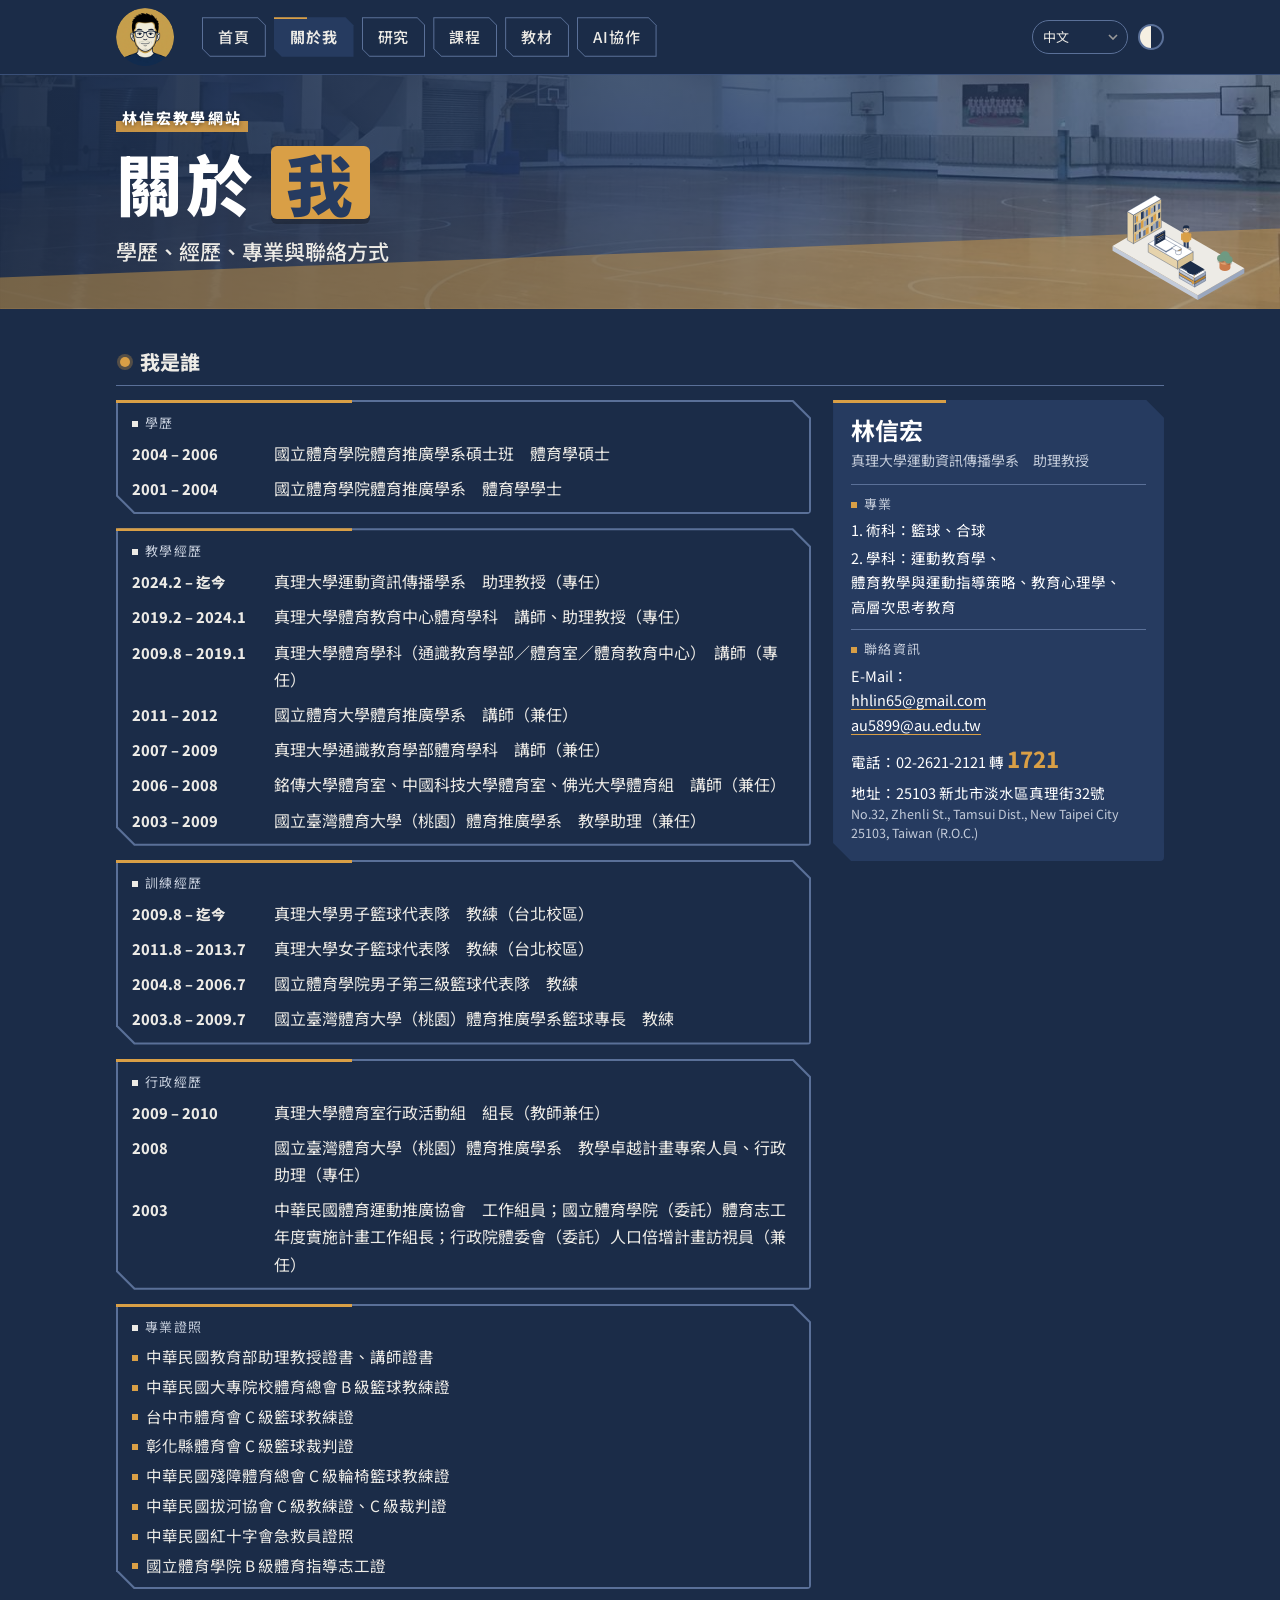
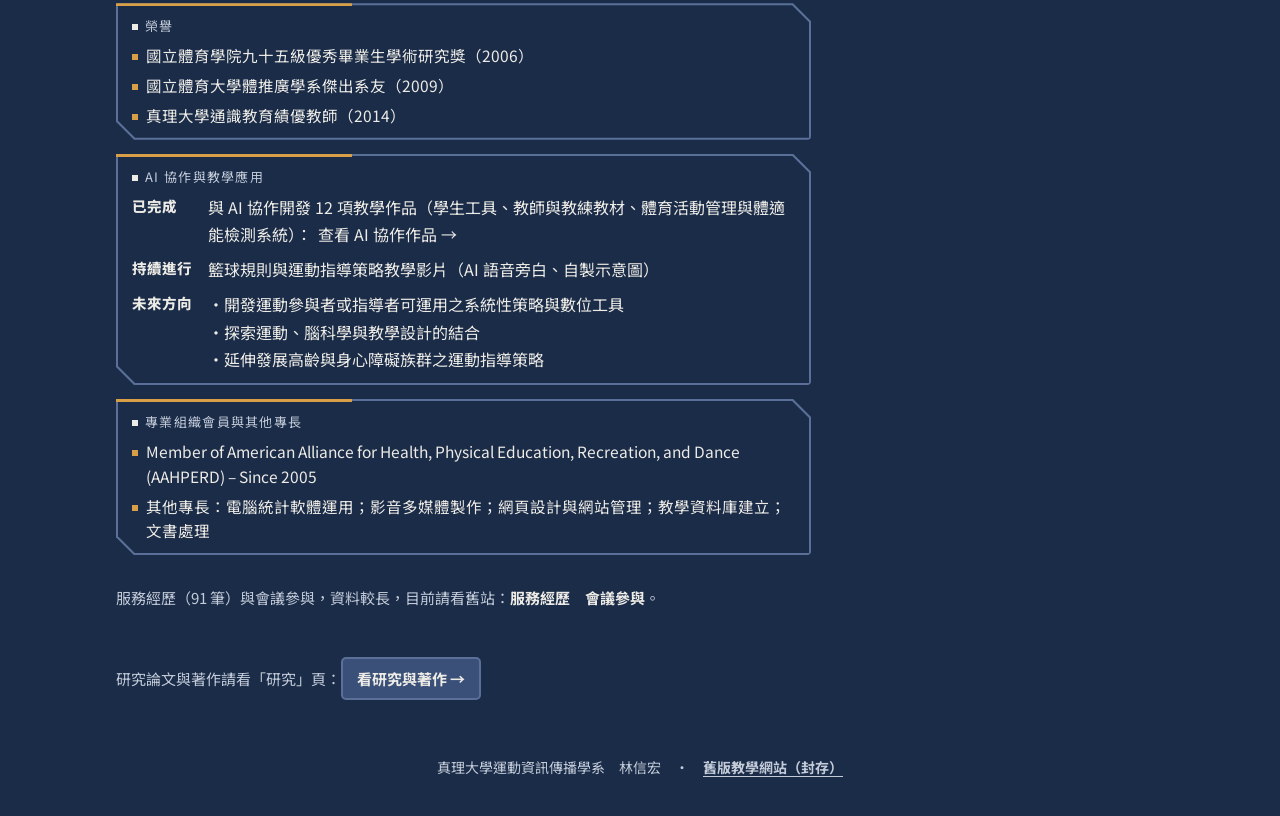
==== commit f6a96840: "About: tighten AI card label column, inline link, stack on small non-zh screens (Arno) Co-Authored-B" ====
--- a/about.html
+++ b/about.html
@@ -14,7 +14,7 @@
 <script>try{var _t=localStorage.getItem("theme");if(_t!=="light"&&_t!=="dark")_t="dark";document.documentElement.setAttribute("data-theme",_t)}catch(e){document.documentElement.setAttribute("data-theme","dark")}</script>
 <link rel="preconnect" href="https://fonts.googleapis.com"><link rel="preconnect" href="https://fonts.gstatic.com" crossorigin>
 <link rel="stylesheet" href="https://fonts.googleapis.com/css2?family=Barlow+Condensed:wght@600;700;800&family=Caveat:wght@700&family=Noto+Sans+TC:wght@400;500;700;800&family=Noto+Sans:wght@400;500;700;800&family=Noto+Sans+JP:wght@400;500;700;800&display=swap">
-<link rel="stylesheet" href="assets/css/about.css?v=20261115g">
+<link rel="stylesheet" href="assets/css/about.css?v=20261117e">
 </head>
 <body>
 <header class="top"><div class="wrap">
@@ -34,7 +34,7 @@
     <header class="ph sech"><i class="led"></i><h2 id="me">我是誰</h2></header>
     <div class="cols" style="margin-top:14px">
       <div class="lcol">
-        <div class="cv"><article class="cvc"><div class="gl">學歷</div><ul class="tl"><li><b>2004 – 2006</b><span>國立體育學院體育推廣學系碩士班　體育學碩士</span></li><li><b>2001 – 2004</b><span>國立體育學院體育推廣學系　體育學學士</span></li></ul></article><article class="cvc"><div class="gl">教學經歷</div><ul class="tl"><li><b>2024.2 – 迄今</b><span>真理大學運動資訊傳播學系　助理教授（專任）</span></li><li><b>2019.2 – 2024.1</b><span>真理大學體育教育中心體育學科　講師、助理教授（專任）</span></li><li><b>2009.8 – 2019.1</b><span>真理大學體育學科（通識教育學部／體育室／體育教育中心）　講師（專任）</span></li><li><b>2011 – 2012</b><span>國立體育大學體育推廣學系　講師（兼任）</span></li><li><b>2007 – 2009</b><span>真理大學通識教育學部體育學科　講師（兼任）</span></li><li><b>2006 – 2008</b><span>銘傳大學體育室、中國科技大學體育室、佛光大學體育組　講師（兼任）</span></li><li><b>2003 – 2009</b><span>國立臺灣體育大學（桃園）體育推廣學系　教學助理（兼任）</span></li></ul></article><article class="cvc"><div class="gl">訓練經歷</div><ul class="tl"><li><b>2009.8 – 迄今</b><span>真理大學男子籃球代表隊　教練（台北校區）</span></li><li><b>2011.8 – 2013.7</b><span>真理大學女子籃球代表隊　教練（台北校區）</span></li><li><b>2004.8 – 2006.7</b><span>國立體育學院男子第三級籃球代表隊　教練</span></li><li><b>2003.8 – 2009.7</b><span>國立臺灣體育大學（桃園）體育推廣學系籃球專長　教練</span></li></ul></article><article class="cvc"><div class="gl">行政經歷</div><ul class="tl"><li><b>2009 – 2010</b><span>真理大學體育室行政活動組　組長（教師兼任）</span></li><li><b>2008</b><span>國立臺灣體育大學（桃園）體育推廣學系　教學卓越計畫專案人員、行政助理（專任）</span></li><li><b>2003</b><span>中華民國體育運動推廣協會　工作組員；國立體育學院（委託）體育志工年度實施計畫工作組長；行政院體委會（委託）人口倍增計畫訪視員（兼任）</span></li></ul></article><article class="cvc"><div class="gl">專業證照</div><ul class="bl"><li>中華民國教育部助理教授證書、講師證書</li><li>中華民國大專院校體育總會 B 級籃球教練證</li><li>台中市體育會 C 級籃球教練證</li><li>彰化縣體育會 C 級籃球裁判證</li><li>中華民國殘障體育總會 C 級輪椅籃球教練證</li><li>中華民國拔河協會 C 級教練證、C 級裁判證</li><li>中華民國紅十字會急救員證照</li><li>國立體育學院 B 級體育指導志工證</li></ul></article><article class="cvc"><div class="gl">榮譽</div><ul class="bl"><li>國立體育學院九十五級優秀畢業生學術研究獎（2006）</li><li>國立體育大學體推廣學系傑出系友（2009）</li><li>真理大學通識教育績優教師（2014）</li></ul></article><article class="cvc"><div class="gl">AI 協作與教學應用</div><ul class="tl"><li><b>已完成</b><span>與 AI 協作開發 12 項教學作品（學生工具、教師與教練教材、體育活動管理與體適能檢測系統）：<br><a href="ai.html">查看 AI 協作作品 →</a></span></li><li><b>持續進行</b><span>籃球規則與運動指導策略教學影片（AI 語音旁白、自製示意圖）</span></li><li><b>未來方向</b><span><span style="display:block;padding-left:1em;text-indent:-1em">・開發運動參與者或指導者可運用之系統性策略與數位工具</span><span style="display:block;padding-left:1em;text-indent:-1em">・探索運動、腦科學與教學設計的結合</span><span style="display:block;padding-left:1em;text-indent:-1em">・延伸發展高齡與身心障礙族群之運動指導策略</span></span></li></ul></article><article class="cvc"><div class="gl">專業組織會員與其他專長</div><ul class="bl"><li>Member of American Alliance for Health, Physical Education, Recreation, and Dance (AAHPERD) – Since 2005</li><li>其他專長：電腦統計軟體運用；影音多媒體製作；網頁設計與網站管理；教學資料庫建立；文書處理</li></ul></article></div><p class="todo">服務經歷（91 筆）與會議參與，資料較長，目前請看舊站：<a href="https://sites.google.com/site/hhlinspeclass/profiles/service" target="_blank" rel="noopener"><b>服務經歷</b></a>　<a href="https://sites.google.com/site/hhlinspeclass/profiles/conference" target="_blank" rel="noopener"><b>會議參與</b></a>。</p>
+        <div class="cv"><article class="cvc"><div class="gl">學歷</div><ul class="tl"><li><b>2004 – 2006</b><span>國立體育學院體育推廣學系碩士班　體育學碩士</span></li><li><b>2001 – 2004</b><span>國立體育學院體育推廣學系　體育學學士</span></li></ul></article><article class="cvc"><div class="gl">教學經歷</div><ul class="tl"><li><b>2024.2 – 迄今</b><span>真理大學運動資訊傳播學系　助理教授（專任）</span></li><li><b>2019.2 – 2024.1</b><span>真理大學體育教育中心體育學科　講師、助理教授（專任）</span></li><li><b>2009.8 – 2019.1</b><span>真理大學體育學科（通識教育學部／體育室／體育教育中心）　講師（專任）</span></li><li><b>2011 – 2012</b><span>國立體育大學體育推廣學系　講師（兼任）</span></li><li><b>2007 – 2009</b><span>真理大學通識教育學部體育學科　講師（兼任）</span></li><li><b>2006 – 2008</b><span>銘傳大學體育室、中國科技大學體育室、佛光大學體育組　講師（兼任）</span></li><li><b>2003 – 2009</b><span>國立臺灣體育大學（桃園）體育推廣學系　教學助理（兼任）</span></li></ul></article><article class="cvc"><div class="gl">訓練經歷</div><ul class="tl"><li><b>2009.8 – 迄今</b><span>真理大學男子籃球代表隊　教練（台北校區）</span></li><li><b>2011.8 – 2013.7</b><span>真理大學女子籃球代表隊　教練（台北校區）</span></li><li><b>2004.8 – 2006.7</b><span>國立體育學院男子第三級籃球代表隊　教練</span></li><li><b>2003.8 – 2009.7</b><span>國立臺灣體育大學（桃園）體育推廣學系籃球專長　教練</span></li></ul></article><article class="cvc"><div class="gl">行政經歷</div><ul class="tl"><li><b>2009 – 2010</b><span>真理大學體育室行政活動組　組長（教師兼任）</span></li><li><b>2008</b><span>國立臺灣體育大學（桃園）體育推廣學系　教學卓越計畫專案人員、行政助理（專任）</span></li><li><b>2003</b><span>中華民國體育運動推廣協會　工作組員；國立體育學院（委託）體育志工年度實施計畫工作組長；行政院體委會（委託）人口倍增計畫訪視員（兼任）</span></li></ul></article><article class="cvc"><div class="gl">專業證照</div><ul class="bl"><li>中華民國教育部助理教授證書、講師證書</li><li>中華民國大專院校體育總會 B 級籃球教練證</li><li>台中市體育會 C 級籃球教練證</li><li>彰化縣體育會 C 級籃球裁判證</li><li>中華民國殘障體育總會 C 級輪椅籃球教練證</li><li>中華民國拔河協會 C 級教練證、C 級裁判證</li><li>中華民國紅十字會急救員證照</li><li>國立體育學院 B 級體育指導志工證</li></ul></article><article class="cvc"><div class="gl">榮譽</div><ul class="bl"><li>國立體育學院九十五級優秀畢業生學術研究獎（2006）</li><li>國立體育大學體推廣學系傑出系友（2009）</li><li>真理大學通識教育績優教師（2014）</li></ul></article><article class="cvc"><div class="gl">AI 協作與教學應用</div><ul class="tl aic"><li><b>已完成</b><span>與 AI 協作開發 12 項教學作品（學生工具、教師與教練教材、體育活動管理與體適能檢測系統）：<a href="ai.html">查看 AI 協作作品 →</a></span></li><li><b>持續進行</b><span>籃球規則與運動指導策略教學影片（AI 語音旁白、自製示意圖）</span></li><li><b>未來方向</b><span><span style="display:block;padding-left:1em;text-indent:-1em">・開發運動參與者或指導者可運用之系統性策略與數位工具</span><span style="display:block;padding-left:1em;text-indent:-1em">・探索運動、腦科學與教學設計的結合</span><span style="display:block;padding-left:1em;text-indent:-1em">・延伸發展高齡與身心障礙族群之運動指導策略</span></span></li></ul></article><article class="cvc"><div class="gl">專業組織會員與其他專長</div><ul class="bl"><li>Member of American Alliance for Health, Physical Education, Recreation, and Dance (AAHPERD) – Since 2005</li><li>其他專長：電腦統計軟體運用；影音多媒體製作；網頁設計與網站管理；教學資料庫建立；文書處理</li></ul></article></div><p class="todo">服務經歷（91 筆）與會議參與，資料較長，目前請看舊站：<a href="https://sites.google.com/site/hhlinspeclass/profiles/service" target="_blank" rel="noopener"><b>服務經歷</b></a>　<a href="https://sites.google.com/site/hhlinspeclass/profiles/conference" target="_blank" rel="noopener"><b>會議參與</b></a>。</p>
       </div>
       <aside class="rcol" aria-label="基本資料">
         <article class="gauge pcard">
--- a/assets/css/about.css
+++ b/assets/css/about.css
@@ -508,3 +508,8 @@
 html[lang="en"] .hctl .langs select,html[lang="vi"] .hctl .langs select,html[lang="ja"] .hctl .langs select{font-size:10px;padding:3px 12px 3px 5px}
 .hero .eyebrow{font-size:13px;letter-spacing:.08em;max-width:100%}
 }
+/* AI 協作卡：標籤欄依內容寬度，窄螢幕非中文改上下排 */
+.tl.aic{display:grid;grid-template-columns:max-content 1fr;column-gap:16px;row-gap:8px}
+.tl.aic li{display:contents}
+.tl.aic a{margin-left:.4em}
+@media(max-width:520px){html:not([lang="zh-Hant"]) .tl.aic{grid-template-columns:1fr;row-gap:0}html:not([lang="zh-Hant"]) .tl.aic b{margin-top:10px}html:not([lang="zh-Hant"]) .tl.aic b:first-child{margin-top:0}}
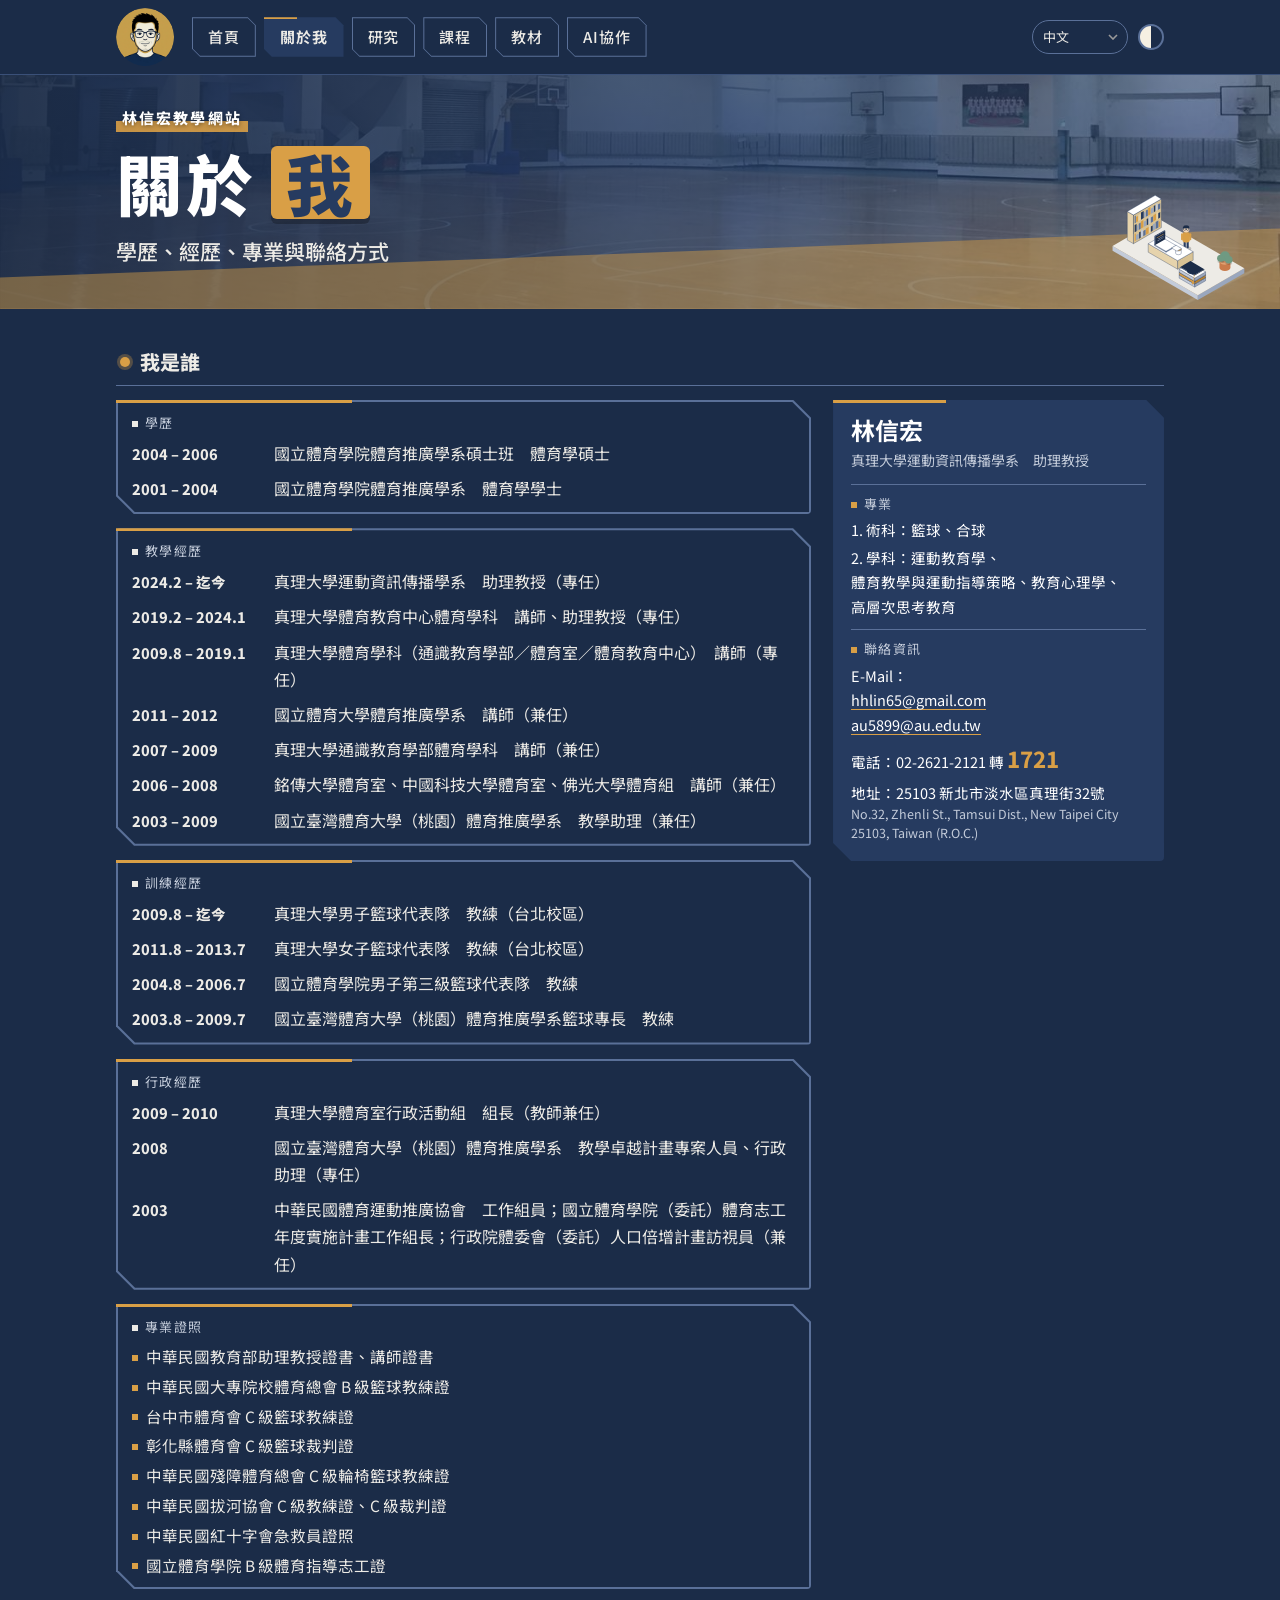
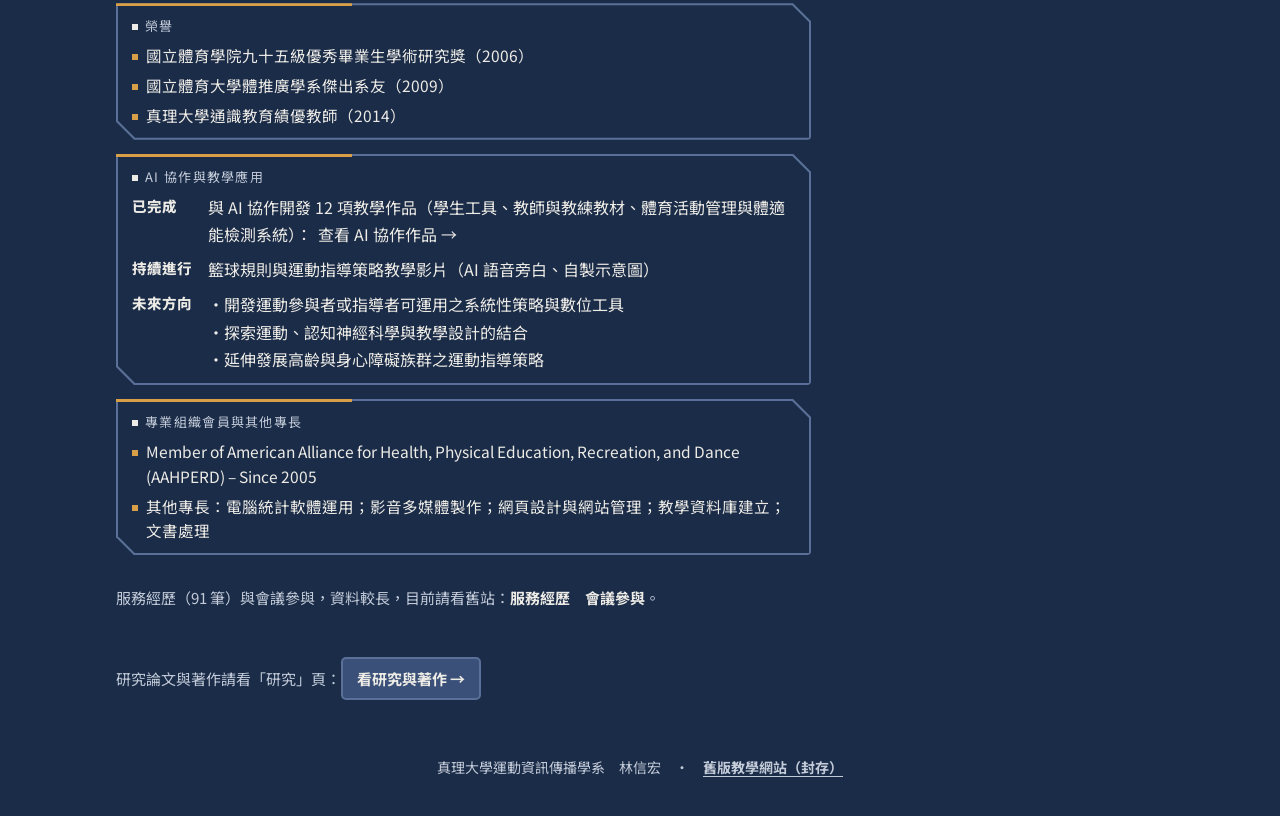
==== commit ca0d2fd0: "About: use cognitive neuroscience wording in second future-direction line (Arno) Co-Authored-By: Cla" ====
--- a/about.html
+++ b/about.html
@@ -34,7 +34,7 @@
     <header class="ph sech"><i class="led"></i><h2 id="me">我是誰</h2></header>
     <div class="cols" style="margin-top:14px">
       <div class="lcol">
-        <div class="cv"><article class="cvc"><div class="gl">學歷</div><ul class="tl"><li><b>2004 – 2006</b><span>國立體育學院體育推廣學系碩士班　體育學碩士</span></li><li><b>2001 – 2004</b><span>國立體育學院體育推廣學系　體育學學士</span></li></ul></article><article class="cvc"><div class="gl">教學經歷</div><ul class="tl"><li><b>2024.2 – 迄今</b><span>真理大學運動資訊傳播學系　助理教授（專任）</span></li><li><b>2019.2 – 2024.1</b><span>真理大學體育教育中心體育學科　講師、助理教授（專任）</span></li><li><b>2009.8 – 2019.1</b><span>真理大學體育學科（通識教育學部／體育室／體育教育中心）　講師（專任）</span></li><li><b>2011 – 2012</b><span>國立體育大學體育推廣學系　講師（兼任）</span></li><li><b>2007 – 2009</b><span>真理大學通識教育學部體育學科　講師（兼任）</span></li><li><b>2006 – 2008</b><span>銘傳大學體育室、中國科技大學體育室、佛光大學體育組　講師（兼任）</span></li><li><b>2003 – 2009</b><span>國立臺灣體育大學（桃園）體育推廣學系　教學助理（兼任）</span></li></ul></article><article class="cvc"><div class="gl">訓練經歷</div><ul class="tl"><li><b>2009.8 – 迄今</b><span>真理大學男子籃球代表隊　教練（台北校區）</span></li><li><b>2011.8 – 2013.7</b><span>真理大學女子籃球代表隊　教練（台北校區）</span></li><li><b>2004.8 – 2006.7</b><span>國立體育學院男子第三級籃球代表隊　教練</span></li><li><b>2003.8 – 2009.7</b><span>國立臺灣體育大學（桃園）體育推廣學系籃球專長　教練</span></li></ul></article><article class="cvc"><div class="gl">行政經歷</div><ul class="tl"><li><b>2009 – 2010</b><span>真理大學體育室行政活動組　組長（教師兼任）</span></li><li><b>2008</b><span>國立臺灣體育大學（桃園）體育推廣學系　教學卓越計畫專案人員、行政助理（專任）</span></li><li><b>2003</b><span>中華民國體育運動推廣協會　工作組員；國立體育學院（委託）體育志工年度實施計畫工作組長；行政院體委會（委託）人口倍增計畫訪視員（兼任）</span></li></ul></article><article class="cvc"><div class="gl">專業證照</div><ul class="bl"><li>中華民國教育部助理教授證書、講師證書</li><li>中華民國大專院校體育總會 B 級籃球教練證</li><li>台中市體育會 C 級籃球教練證</li><li>彰化縣體育會 C 級籃球裁判證</li><li>中華民國殘障體育總會 C 級輪椅籃球教練證</li><li>中華民國拔河協會 C 級教練證、C 級裁判證</li><li>中華民國紅十字會急救員證照</li><li>國立體育學院 B 級體育指導志工證</li></ul></article><article class="cvc"><div class="gl">榮譽</div><ul class="bl"><li>國立體育學院九十五級優秀畢業生學術研究獎（2006）</li><li>國立體育大學體推廣學系傑出系友（2009）</li><li>真理大學通識教育績優教師（2014）</li></ul></article><article class="cvc"><div class="gl">AI 協作與教學應用</div><ul class="tl aic"><li><b>已完成</b><span>與 AI 協作開發 12 項教學作品（學生工具、教師與教練教材、體育活動管理與體適能檢測系統）：<a href="ai.html">查看 AI 協作作品 →</a></span></li><li><b>持續進行</b><span>籃球規則與運動指導策略教學影片（AI 語音旁白、自製示意圖）</span></li><li><b>未來方向</b><span><span style="display:block;padding-left:1em;text-indent:-1em">・開發運動參與者或指導者可運用之系統性策略與數位工具</span><span style="display:block;padding-left:1em;text-indent:-1em">・探索運動、腦科學與教學設計的結合</span><span style="display:block;padding-left:1em;text-indent:-1em">・延伸發展高齡與身心障礙族群之運動指導策略</span></span></li></ul></article><article class="cvc"><div class="gl">專業組織會員與其他專長</div><ul class="bl"><li>Member of American Alliance for Health, Physical Education, Recreation, and Dance (AAHPERD) – Since 2005</li><li>其他專長：電腦統計軟體運用；影音多媒體製作；網頁設計與網站管理；教學資料庫建立；文書處理</li></ul></article></div><p class="todo">服務經歷（91 筆）與會議參與，資料較長，目前請看舊站：<a href="https://sites.google.com/site/hhlinspeclass/profiles/service" target="_blank" rel="noopener"><b>服務經歷</b></a>　<a href="https://sites.google.com/site/hhlinspeclass/profiles/conference" target="_blank" rel="noopener"><b>會議參與</b></a>。</p>
+        <div class="cv"><article class="cvc"><div class="gl">學歷</div><ul class="tl"><li><b>2004 – 2006</b><span>國立體育學院體育推廣學系碩士班　體育學碩士</span></li><li><b>2001 – 2004</b><span>國立體育學院體育推廣學系　體育學學士</span></li></ul></article><article class="cvc"><div class="gl">教學經歷</div><ul class="tl"><li><b>2024.2 – 迄今</b><span>真理大學運動資訊傳播學系　助理教授（專任）</span></li><li><b>2019.2 – 2024.1</b><span>真理大學體育教育中心體育學科　講師、助理教授（專任）</span></li><li><b>2009.8 – 2019.1</b><span>真理大學體育學科（通識教育學部／體育室／體育教育中心）　講師（專任）</span></li><li><b>2011 – 2012</b><span>國立體育大學體育推廣學系　講師（兼任）</span></li><li><b>2007 – 2009</b><span>真理大學通識教育學部體育學科　講師（兼任）</span></li><li><b>2006 – 2008</b><span>銘傳大學體育室、中國科技大學體育室、佛光大學體育組　講師（兼任）</span></li><li><b>2003 – 2009</b><span>國立臺灣體育大學（桃園）體育推廣學系　教學助理（兼任）</span></li></ul></article><article class="cvc"><div class="gl">訓練經歷</div><ul class="tl"><li><b>2009.8 – 迄今</b><span>真理大學男子籃球代表隊　教練（台北校區）</span></li><li><b>2011.8 – 2013.7</b><span>真理大學女子籃球代表隊　教練（台北校區）</span></li><li><b>2004.8 – 2006.7</b><span>國立體育學院男子第三級籃球代表隊　教練</span></li><li><b>2003.8 – 2009.7</b><span>國立臺灣體育大學（桃園）體育推廣學系籃球專長　教練</span></li></ul></article><article class="cvc"><div class="gl">行政經歷</div><ul class="tl"><li><b>2009 – 2010</b><span>真理大學體育室行政活動組　組長（教師兼任）</span></li><li><b>2008</b><span>國立臺灣體育大學（桃園）體育推廣學系　教學卓越計畫專案人員、行政助理（專任）</span></li><li><b>2003</b><span>中華民國體育運動推廣協會　工作組員；國立體育學院（委託）體育志工年度實施計畫工作組長；行政院體委會（委託）人口倍增計畫訪視員（兼任）</span></li></ul></article><article class="cvc"><div class="gl">專業證照</div><ul class="bl"><li>中華民國教育部助理教授證書、講師證書</li><li>中華民國大專院校體育總會 B 級籃球教練證</li><li>台中市體育會 C 級籃球教練證</li><li>彰化縣體育會 C 級籃球裁判證</li><li>中華民國殘障體育總會 C 級輪椅籃球教練證</li><li>中華民國拔河協會 C 級教練證、C 級裁判證</li><li>中華民國紅十字會急救員證照</li><li>國立體育學院 B 級體育指導志工證</li></ul></article><article class="cvc"><div class="gl">榮譽</div><ul class="bl"><li>國立體育學院九十五級優秀畢業生學術研究獎（2006）</li><li>國立體育大學體推廣學系傑出系友（2009）</li><li>真理大學通識教育績優教師（2014）</li></ul></article><article class="cvc"><div class="gl">AI 協作與教學應用</div><ul class="tl aic"><li><b>已完成</b><span>與 AI 協作開發 12 項教學作品（學生工具、教師與教練教材、體育活動管理與體適能檢測系統）：<a href="ai.html">查看 AI 協作作品 →</a></span></li><li><b>持續進行</b><span>籃球規則與運動指導策略教學影片（AI 語音旁白、自製示意圖）</span></li><li><b>未來方向</b><span><span style="display:block;padding-left:1em;text-indent:-1em">・開發運動參與者或指導者可運用之系統性策略與數位工具</span><span style="display:block;padding-left:1em;text-indent:-1em">・探索運動、認知神經科學與教學設計的結合</span><span style="display:block;padding-left:1em;text-indent:-1em">・延伸發展高齡與身心障礙族群之運動指導策略</span></span></li></ul></article><article class="cvc"><div class="gl">專業組織會員與其他專長</div><ul class="bl"><li>Member of American Alliance for Health, Physical Education, Recreation, and Dance (AAHPERD) – Since 2005</li><li>其他專長：電腦統計軟體運用；影音多媒體製作；網頁設計與網站管理；教學資料庫建立；文書處理</li></ul></article></div><p class="todo">服務經歷（91 筆）與會議參與，資料較長，目前請看舊站：<a href="https://sites.google.com/site/hhlinspeclass/profiles/service" target="_blank" rel="noopener"><b>服務經歷</b></a>　<a href="https://sites.google.com/site/hhlinspeclass/profiles/conference" target="_blank" rel="noopener"><b>會議參與</b></a>。</p>
       </div>
       <aside class="rcol" aria-label="基本資料">
         <article class="gauge pcard">
@@ -67,6 +67,6 @@
 })();
 </script>
 <script src="assets/js/site.js?v=20261115g" defer></script>
-<script src="assets/js/i18n.js?v=20261117d" defer></script>
+<script src="assets/js/i18n.js?v=20261117f" defer></script>
 </body>
 </html>
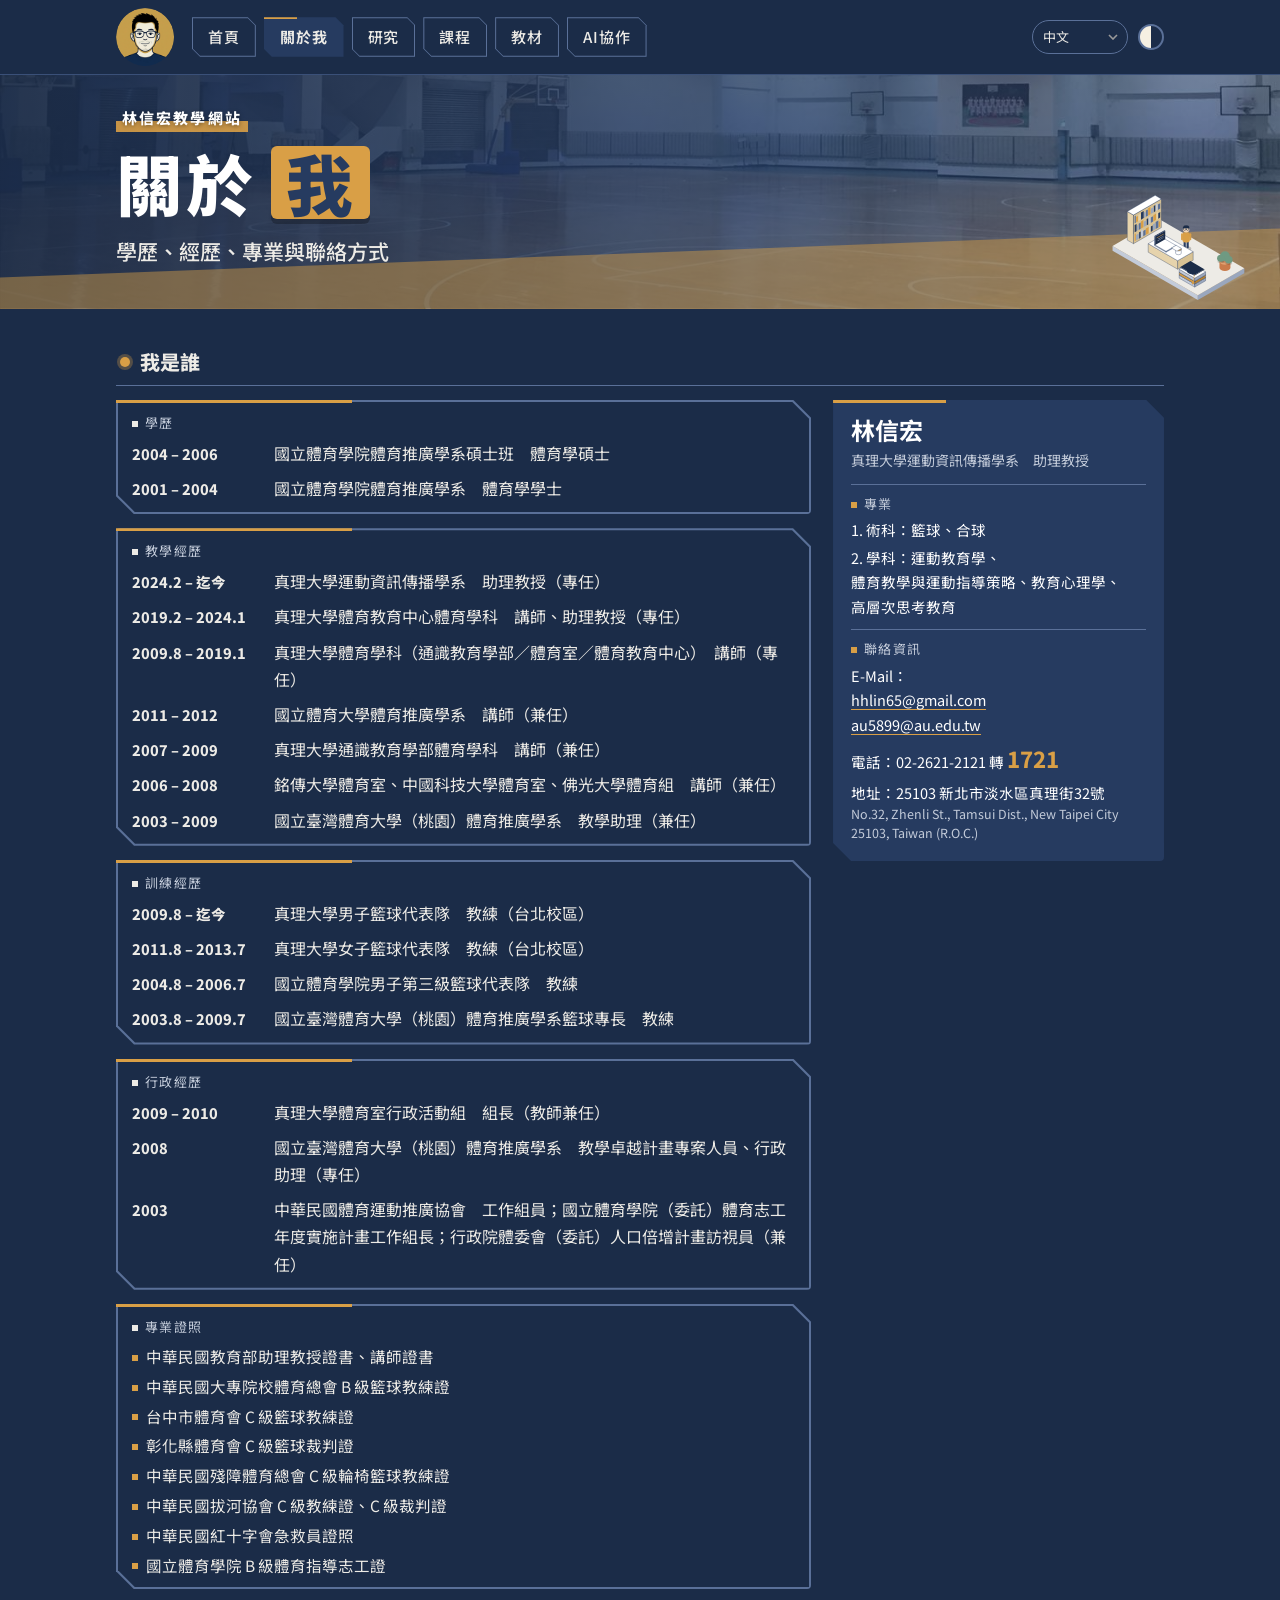
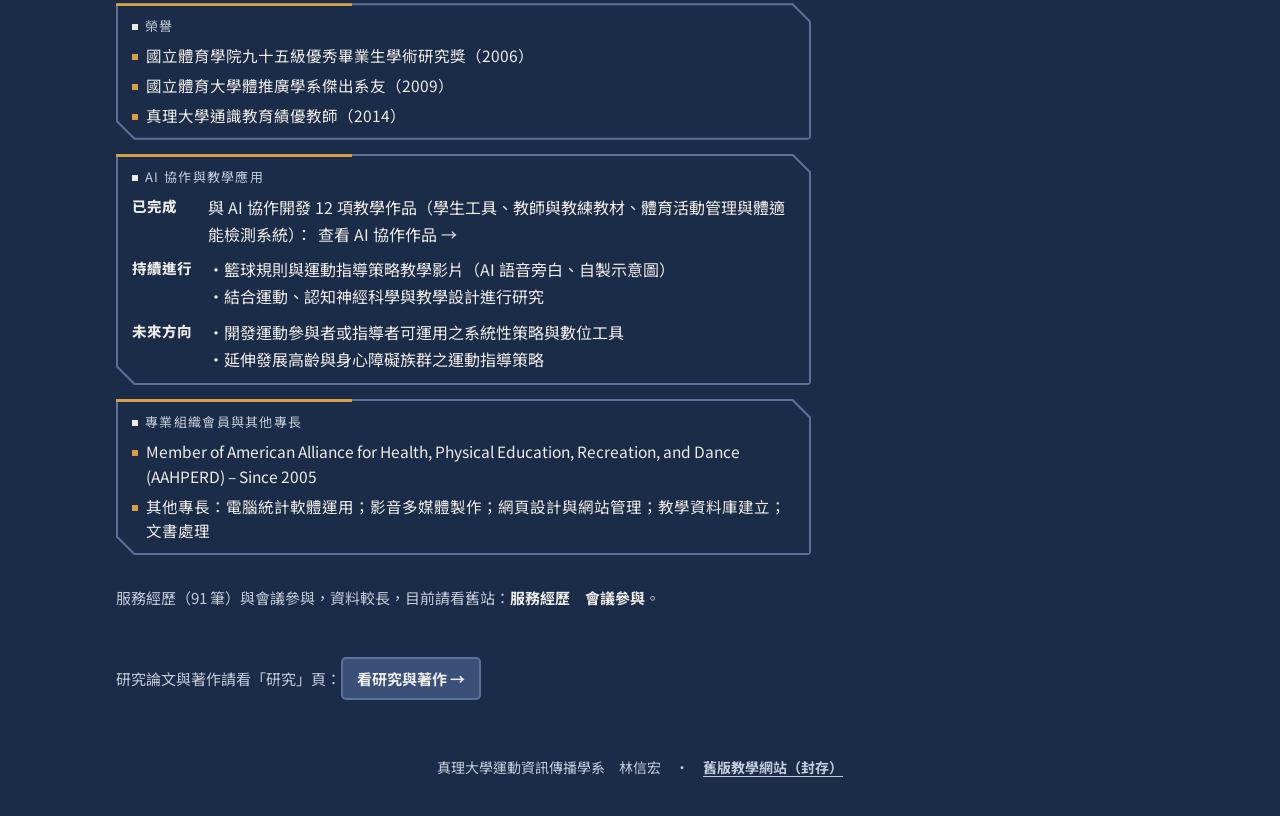
==== commit 6817bec8: "About: move research line to ongoing; two future directions remain (Arno) Co-Authored-By: Claude Son" ====
--- a/about.html
+++ b/about.html
@@ -34,7 +34,7 @@
     <header class="ph sech"><i class="led"></i><h2 id="me">我是誰</h2></header>
     <div class="cols" style="margin-top:14px">
       <div class="lcol">
-        <div class="cv"><article class="cvc"><div class="gl">學歷</div><ul class="tl"><li><b>2004 – 2006</b><span>國立體育學院體育推廣學系碩士班　體育學碩士</span></li><li><b>2001 – 2004</b><span>國立體育學院體育推廣學系　體育學學士</span></li></ul></article><article class="cvc"><div class="gl">教學經歷</div><ul class="tl"><li><b>2024.2 – 迄今</b><span>真理大學運動資訊傳播學系　助理教授（專任）</span></li><li><b>2019.2 – 2024.1</b><span>真理大學體育教育中心體育學科　講師、助理教授（專任）</span></li><li><b>2009.8 – 2019.1</b><span>真理大學體育學科（通識教育學部／體育室／體育教育中心）　講師（專任）</span></li><li><b>2011 – 2012</b><span>國立體育大學體育推廣學系　講師（兼任）</span></li><li><b>2007 – 2009</b><span>真理大學通識教育學部體育學科　講師（兼任）</span></li><li><b>2006 – 2008</b><span>銘傳大學體育室、中國科技大學體育室、佛光大學體育組　講師（兼任）</span></li><li><b>2003 – 2009</b><span>國立臺灣體育大學（桃園）體育推廣學系　教學助理（兼任）</span></li></ul></article><article class="cvc"><div class="gl">訓練經歷</div><ul class="tl"><li><b>2009.8 – 迄今</b><span>真理大學男子籃球代表隊　教練（台北校區）</span></li><li><b>2011.8 – 2013.7</b><span>真理大學女子籃球代表隊　教練（台北校區）</span></li><li><b>2004.8 – 2006.7</b><span>國立體育學院男子第三級籃球代表隊　教練</span></li><li><b>2003.8 – 2009.7</b><span>國立臺灣體育大學（桃園）體育推廣學系籃球專長　教練</span></li></ul></article><article class="cvc"><div class="gl">行政經歷</div><ul class="tl"><li><b>2009 – 2010</b><span>真理大學體育室行政活動組　組長（教師兼任）</span></li><li><b>2008</b><span>國立臺灣體育大學（桃園）體育推廣學系　教學卓越計畫專案人員、行政助理（專任）</span></li><li><b>2003</b><span>中華民國體育運動推廣協會　工作組員；國立體育學院（委託）體育志工年度實施計畫工作組長；行政院體委會（委託）人口倍增計畫訪視員（兼任）</span></li></ul></article><article class="cvc"><div class="gl">專業證照</div><ul class="bl"><li>中華民國教育部助理教授證書、講師證書</li><li>中華民國大專院校體育總會 B 級籃球教練證</li><li>台中市體育會 C 級籃球教練證</li><li>彰化縣體育會 C 級籃球裁判證</li><li>中華民國殘障體育總會 C 級輪椅籃球教練證</li><li>中華民國拔河協會 C 級教練證、C 級裁判證</li><li>中華民國紅十字會急救員證照</li><li>國立體育學院 B 級體育指導志工證</li></ul></article><article class="cvc"><div class="gl">榮譽</div><ul class="bl"><li>國立體育學院九十五級優秀畢業生學術研究獎（2006）</li><li>國立體育大學體推廣學系傑出系友（2009）</li><li>真理大學通識教育績優教師（2014）</li></ul></article><article class="cvc"><div class="gl">AI 協作與教學應用</div><ul class="tl aic"><li><b>已完成</b><span>與 AI 協作開發 12 項教學作品（學生工具、教師與教練教材、體育活動管理與體適能檢測系統）：<a href="ai.html">查看 AI 協作作品 →</a></span></li><li><b>持續進行</b><span>籃球規則與運動指導策略教學影片（AI 語音旁白、自製示意圖）</span></li><li><b>未來方向</b><span><span style="display:block;padding-left:1em;text-indent:-1em">・開發運動參與者或指導者可運用之系統性策略與數位工具</span><span style="display:block;padding-left:1em;text-indent:-1em">・探索運動、認知神經科學與教學設計的結合</span><span style="display:block;padding-left:1em;text-indent:-1em">・延伸發展高齡與身心障礙族群之運動指導策略</span></span></li></ul></article><article class="cvc"><div class="gl">專業組織會員與其他專長</div><ul class="bl"><li>Member of American Alliance for Health, Physical Education, Recreation, and Dance (AAHPERD) – Since 2005</li><li>其他專長：電腦統計軟體運用；影音多媒體製作；網頁設計與網站管理；教學資料庫建立；文書處理</li></ul></article></div><p class="todo">服務經歷（91 筆）與會議參與，資料較長，目前請看舊站：<a href="https://sites.google.com/site/hhlinspeclass/profiles/service" target="_blank" rel="noopener"><b>服務經歷</b></a>　<a href="https://sites.google.com/site/hhlinspeclass/profiles/conference" target="_blank" rel="noopener"><b>會議參與</b></a>。</p>
+        <div class="cv"><article class="cvc"><div class="gl">學歷</div><ul class="tl"><li><b>2004 – 2006</b><span>國立體育學院體育推廣學系碩士班　體育學碩士</span></li><li><b>2001 – 2004</b><span>國立體育學院體育推廣學系　體育學學士</span></li></ul></article><article class="cvc"><div class="gl">教學經歷</div><ul class="tl"><li><b>2024.2 – 迄今</b><span>真理大學運動資訊傳播學系　助理教授（專任）</span></li><li><b>2019.2 – 2024.1</b><span>真理大學體育教育中心體育學科　講師、助理教授（專任）</span></li><li><b>2009.8 – 2019.1</b><span>真理大學體育學科（通識教育學部／體育室／體育教育中心）　講師（專任）</span></li><li><b>2011 – 2012</b><span>國立體育大學體育推廣學系　講師（兼任）</span></li><li><b>2007 – 2009</b><span>真理大學通識教育學部體育學科　講師（兼任）</span></li><li><b>2006 – 2008</b><span>銘傳大學體育室、中國科技大學體育室、佛光大學體育組　講師（兼任）</span></li><li><b>2003 – 2009</b><span>國立臺灣體育大學（桃園）體育推廣學系　教學助理（兼任）</span></li></ul></article><article class="cvc"><div class="gl">訓練經歷</div><ul class="tl"><li><b>2009.8 – 迄今</b><span>真理大學男子籃球代表隊　教練（台北校區）</span></li><li><b>2011.8 – 2013.7</b><span>真理大學女子籃球代表隊　教練（台北校區）</span></li><li><b>2004.8 – 2006.7</b><span>國立體育學院男子第三級籃球代表隊　教練</span></li><li><b>2003.8 – 2009.7</b><span>國立臺灣體育大學（桃園）體育推廣學系籃球專長　教練</span></li></ul></article><article class="cvc"><div class="gl">行政經歷</div><ul class="tl"><li><b>2009 – 2010</b><span>真理大學體育室行政活動組　組長（教師兼任）</span></li><li><b>2008</b><span>國立臺灣體育大學（桃園）體育推廣學系　教學卓越計畫專案人員、行政助理（專任）</span></li><li><b>2003</b><span>中華民國體育運動推廣協會　工作組員；國立體育學院（委託）體育志工年度實施計畫工作組長；行政院體委會（委託）人口倍增計畫訪視員（兼任）</span></li></ul></article><article class="cvc"><div class="gl">專業證照</div><ul class="bl"><li>中華民國教育部助理教授證書、講師證書</li><li>中華民國大專院校體育總會 B 級籃球教練證</li><li>台中市體育會 C 級籃球教練證</li><li>彰化縣體育會 C 級籃球裁判證</li><li>中華民國殘障體育總會 C 級輪椅籃球教練證</li><li>中華民國拔河協會 C 級教練證、C 級裁判證</li><li>中華民國紅十字會急救員證照</li><li>國立體育學院 B 級體育指導志工證</li></ul></article><article class="cvc"><div class="gl">榮譽</div><ul class="bl"><li>國立體育學院九十五級優秀畢業生學術研究獎（2006）</li><li>國立體育大學體推廣學系傑出系友（2009）</li><li>真理大學通識教育績優教師（2014）</li></ul></article><article class="cvc"><div class="gl">AI 協作與教學應用</div><ul class="tl aic"><li><b>已完成</b><span>與 AI 協作開發 12 項教學作品（學生工具、教師與教練教材、體育活動管理與體適能檢測系統）：<a href="ai.html">查看 AI 協作作品 →</a></span></li><li><b>持續進行</b><span><span style="display:block;padding-left:1em;text-indent:-1em">・籃球規則與運動指導策略教學影片（AI 語音旁白、自製示意圖）</span><span style="display:block;padding-left:1em;text-indent:-1em">・結合運動、認知神經科學與教學設計進行研究</span></span></li><li><b>未來方向</b><span><span style="display:block;padding-left:1em;text-indent:-1em">・開發運動參與者或指導者可運用之系統性策略與數位工具</span><span style="display:block;padding-left:1em;text-indent:-1em">・延伸發展高齡與身心障礙族群之運動指導策略</span></span></li></ul></article><article class="cvc"><div class="gl">專業組織會員與其他專長</div><ul class="bl"><li>Member of American Alliance for Health, Physical Education, Recreation, and Dance (AAHPERD) – Since 2005</li><li>其他專長：電腦統計軟體運用；影音多媒體製作；網頁設計與網站管理；教學資料庫建立；文書處理</li></ul></article></div><p class="todo">服務經歷（91 筆）與會議參與，資料較長，目前請看舊站：<a href="https://sites.google.com/site/hhlinspeclass/profiles/service" target="_blank" rel="noopener"><b>服務經歷</b></a>　<a href="https://sites.google.com/site/hhlinspeclass/profiles/conference" target="_blank" rel="noopener"><b>會議參與</b></a>。</p>
       </div>
       <aside class="rcol" aria-label="基本資料">
         <article class="gauge pcard">
@@ -67,6 +67,6 @@
 })();
 </script>
 <script src="assets/js/site.js?v=20261115g" defer></script>
-<script src="assets/js/i18n.js?v=20261117f" defer></script>
+<script src="assets/js/i18n.js?v=20261117g" defer></script>
 </body>
 </html>
